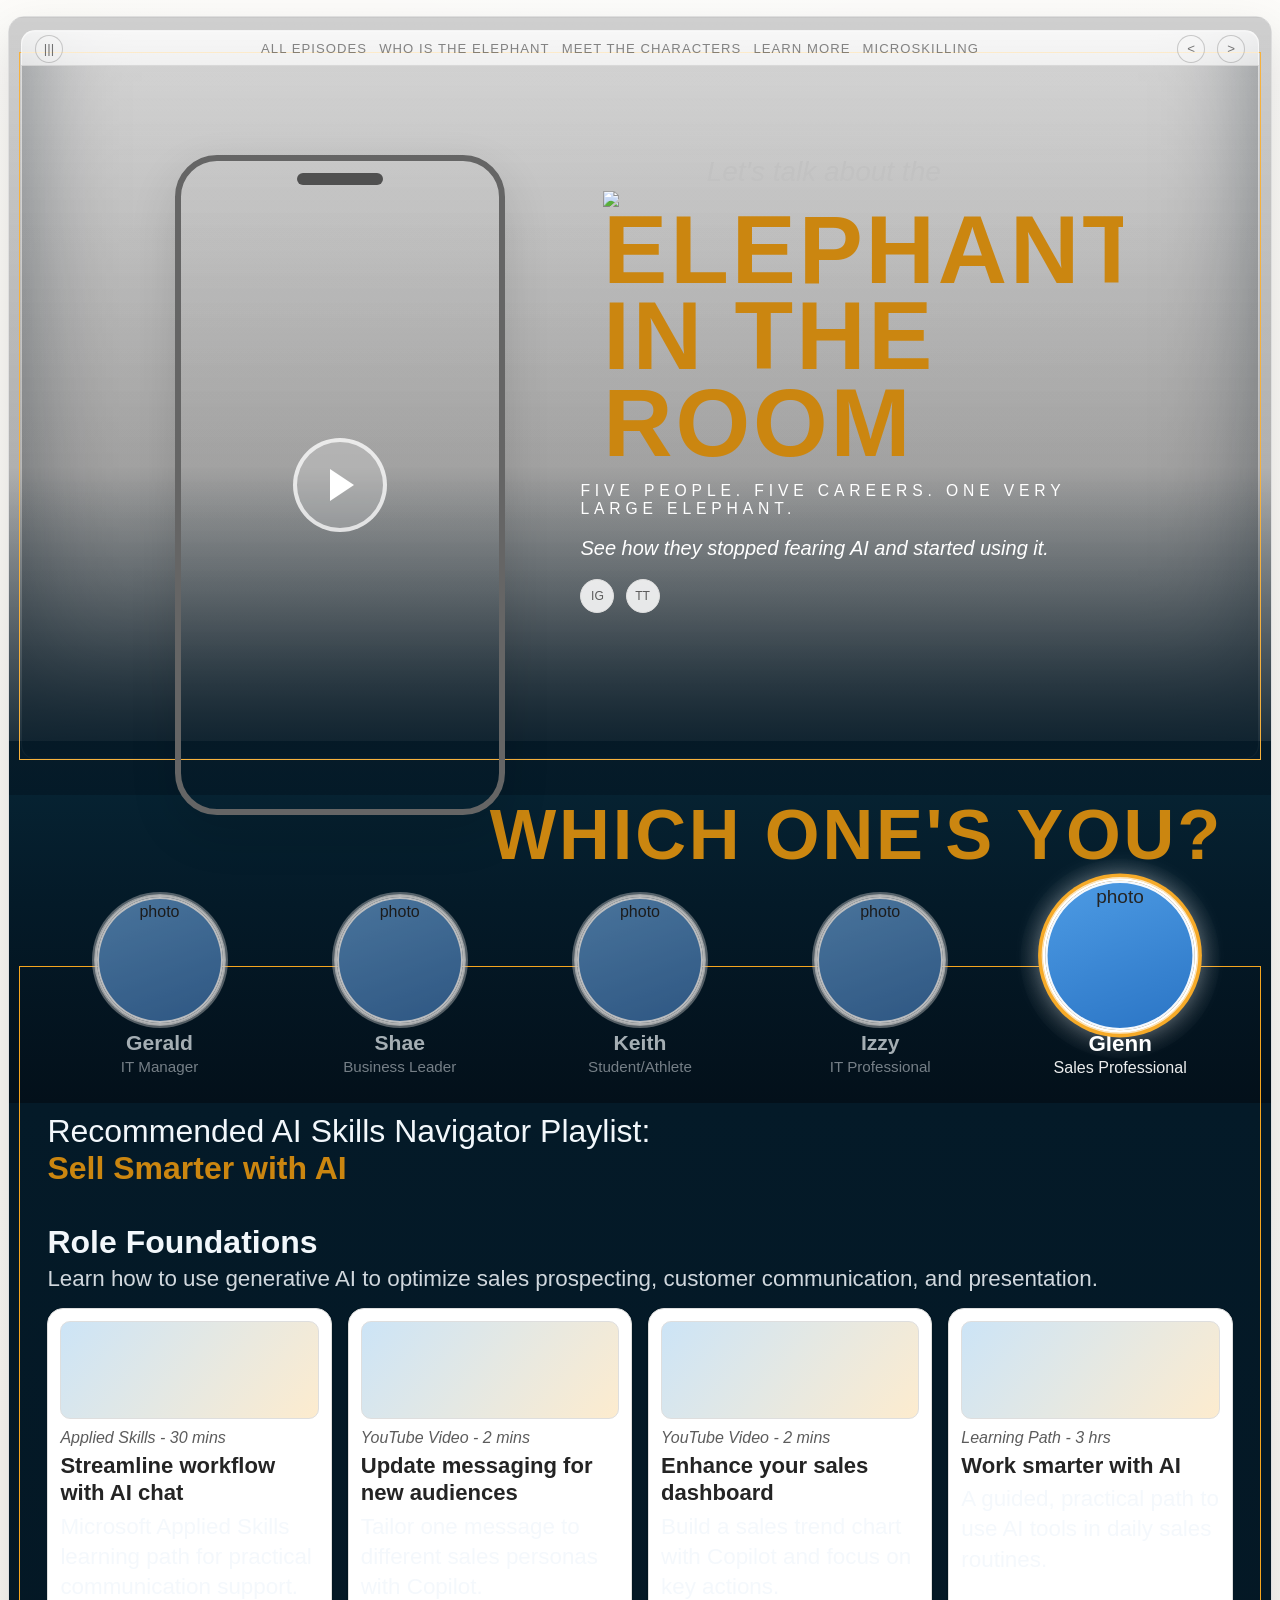
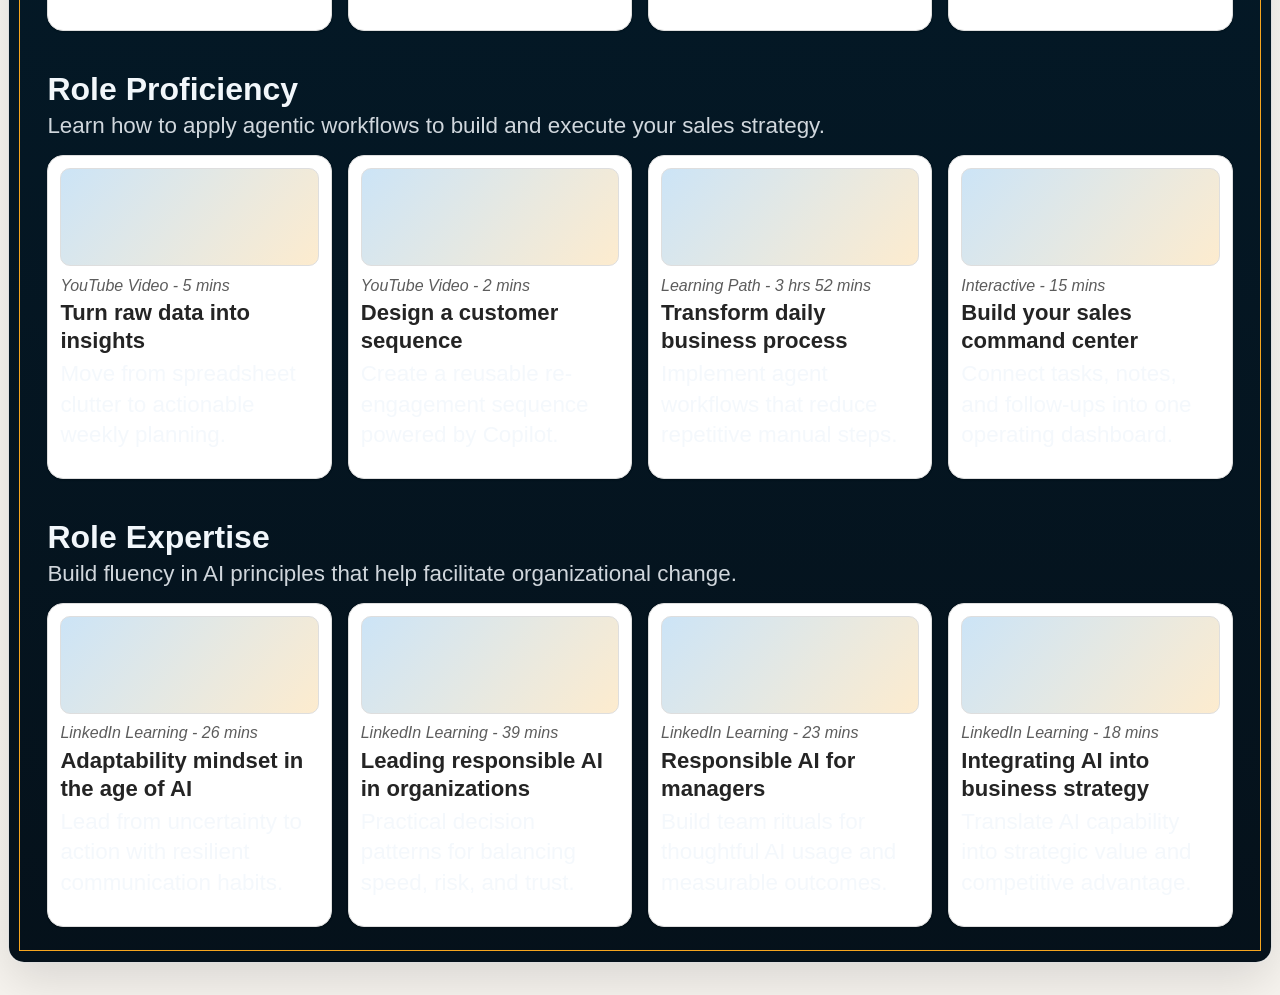
==== index.html @ 8b4877d6 "Add files via upload" ====
<!DOCTYPE html>
<html lang="en">
<head>
	<meta charset="UTF-8" />
	<meta name="viewport" content="width=device-width, initial-scale=1.0" />
	<title>Let's Talk About the Elephant</title>
	<script>
		(() => {
			const param = new URLSearchParams(window.location.search).get("scoutTheme");
			const theme =
				param || (window.matchMedia("(prefers-color-scheme: dark)").matches ? "dark" : "light");
			document.documentElement.setAttribute("data-theme", theme);
		})();
	</script>
	<link rel="stylesheet" href="styles.css" />
</head>
<body>
	<main class="page-shell">
		<header class="top-nav">
			<div class="menu-left">
				<button class="menu-btn" type="button" aria-label="Open menu">|||</button>
			</div>
			<nav class="nav-links" aria-label="Main navigation">
				<a href="#">All Episodes</a>
				<a href="#">Who Is the Elephant</a>
				<a href="#">Meet the Characters</a>
				<a href="#">Learn More</a>
				<a href="#">Microskilling</a>
			</nav>
			<div class="menu-right">
				<button class="arrow-btn" type="button" aria-label="Previous">&lt;</button>
				<button class="arrow-btn" type="button" aria-label="Next">&gt;</button>
			</div>
		</header>

		<section class="hero">
			<div class="hero-browser-layer" aria-hidden="true"></div>
			<div class="hero-pane-strip" aria-hidden="true"></div>
			<div class="phone-stage">
				<div class="phone" aria-label="Video preview in phone frame">
					<div class="notch"></div>
					<div class="person-placeholder">Video hero placeholder</div>
					<div class="play-btn" role="button" aria-label="Play video"></div>
				</div>
			</div>

			<div class="hero-copy">
				<p class="kicker">Let's talk about the</p>
				<h1 class="display"><img class="display-logo" src="Images/Asset 1SS_306090.png" alt="Elephant In The Room" /></h1>
				<p class="tagline">Five People. Five Careers. One Very Large Elephant.</p>
				<p class="subline">See how they stopped fearing AI and started using it.</p>
				<div class="socials" aria-label="Social media links">
					<a class="social-dot" href="#" aria-label="Instagram">IG</a>
					<a class="social-dot" href="#" aria-label="TikTok">TT</a>
				</div>
			</div>
		</section>

		<div class="lower-frame">
			<section class="characters">
				<h2 class="section-title">Which One's You?</h2>
				<div class="character-row">
					<article class="character" data-persona="gerald" role="button" tabindex="0" aria-pressed="false">
						<div class="avatar"><img class="avatar-photo" src="https://randomuser.me/api/portraits/men/45.jpg" alt="Gerald profile photo" /></div>
						<p class="character-name">Gerald</p>
						<p class="character-role">IT Manager</p>
					</article>
					<article class="character" data-persona="shae" role="button" tabindex="0" aria-pressed="false">
						<div class="avatar"><img class="avatar-photo" src="https://randomuser.me/api/portraits/women/44.jpg" alt="Shae profile photo" /></div>
						<p class="character-name">Shae</p>
						<p class="character-role">Business Leader</p>
					</article>
					<article class="character" data-persona="keith" role="button" tabindex="0" aria-pressed="false">
						<div class="avatar"><img class="avatar-photo" src="https://randomuser.me/api/portraits/men/22.jpg" alt="Keith profile photo" /></div>
						<p class="character-name">Keith</p>
						<p class="character-role">Student/Athlete</p>
					</article>
					<article class="character" data-persona="izzy" role="button" tabindex="0" aria-pressed="false">
						<div class="avatar"><img class="avatar-photo" src="https://randomuser.me/api/portraits/women/68.jpg" alt="Izzy profile photo" /></div>
						<p class="character-name">Izzy</p>
						<p class="character-role">IT Professional</p>
					</article>
					<article class="character active" data-persona="glenn" role="button" tabindex="0" aria-pressed="true">
						<div class="avatar"><img class="avatar-photo" src="https://randomuser.me/api/portraits/men/67.jpg" alt="Glenn profile photo" /></div>
						<p class="character-name">Glenn</p>
						<p class="character-role">Sales Professional</p>
					</article>
				</div>
			</section>

			<section class="content">
				<p class="recommend">Recommended AI Skills Navigator Playlist:<br /><strong>Sell Smarter with AI</strong></p>
				<div id="paths-root"></div>
			</section>
		</div>
	</main>
	<script>
		(() => {
			const personas = {
				gerald: {
					playlist: "Secure and Scale IT with AI",
					paths: [
						{
							title: "Role Foundations",
							description: "Build practical AI habits for service desk triage, documentation, and IT request handling.",
							cards: [
								{ meta: "Applied Skills - 35 mins", title: "Summarize tickets with Copilot", description: "Turn long issue threads into concise status updates and next-step plans." },
								{ meta: "YouTube Video - 4 mins", title: "Draft better incident notes", description: "Use structured prompts to create faster, clearer post-incident recaps." },
								{ meta: "Learning Path - 2 hrs 40 mins", title: "Automate repetitive IT tasks", description: "Reduce manual admin work across onboarding, reporting, and routine maintenance." },
								{ meta: "Interactive - 20 mins", title: "Build a triage workflow", description: "Design a lightweight triage flow that routes and prioritizes tickets with AI support." }
							]
						},
						{
							title: "Role Proficiency",
							description: "Move from one-off prompts to repeatable agent workflows for IT operations.",
							cards: [
								{ meta: "YouTube Video - 6 mins", title: "Standardize escalation guidance", description: "Create reusable escalation playbooks for common infrastructure events." },
								{ meta: "Applied Skills - 40 mins", title: "Create a runbook copilot", description: "Convert long runbooks into guided, task-based assistant flows." },
								{ meta: "Learning Path - 3 hrs 10 mins", title: "Improve root-cause analysis", description: "Use AI-assisted pattern spotting to reduce recurring incidents." },
								{ meta: "Interactive - 18 mins", title: "Model your on-call dashboard", description: "Design a single view for alerts, ownership, and incident status." }
							]
						},
						{
							title: "Role Expertise",
							description: "Lead safe AI adoption in IT with governance, reliability, and measurable outcomes.",
							cards: [
								{ meta: "LinkedIn Learning - 28 mins", title: "Responsible AI for IT leaders", description: "Set controls and guardrails while enabling rapid experimentation." },
								{ meta: "Learning Path - 2 hrs 55 mins", title: "Modernize IT knowledge systems", description: "Turn fragmented docs into a searchable, maintainable AI-ready knowledge base." },
								{ meta: "YouTube Video - 7 mins", title: "Measure support performance with AI", description: "Track resolution quality and speed using practical benchmark metrics." },
								{ meta: "Interactive - 15 mins", title: "Roadmap AI ops maturity", description: "Create a 90-day maturity plan for team capability, tooling, and governance." }
							]
						}
					]
				},
				shae: {
					playlist: "Lead Teams with Confident AI Decisions",
					paths: [
						{
							title: "Role Foundations",
							description: "Use AI to improve strategic planning, communication, and decision quality.",
							cards: [
								{ meta: "Learning Path - 2 hrs 20 mins", title: "Frame stronger business questions", description: "Translate ambiguous goals into clear, testable prompts and decisions." },
								{ meta: "YouTube Video - 3 mins", title: "Summarize executive updates", description: "Generate concise weekly briefs tailored for stakeholders." },
								{ meta: "Applied Skills - 25 mins", title: "Draft strategic narratives", description: "Build persuasive, data-informed narratives for change initiatives." },
								{ meta: "Interactive - 14 mins", title: "Map team priorities", description: "Use AI to balance impact, effort, and urgency in your planning cycle." }
							]
						},
						{
							title: "Role Proficiency",
							description: "Operationalize AI into recurring leadership rhythms and team execution.",
							cards: [
								{ meta: "YouTube Video - 5 mins", title: "Coach with AI-prepared 1:1s", description: "Generate focused coaching agendas from project and performance signals." },
								{ meta: "Learning Path - 3 hrs 05 mins", title: "Drive cross-functional alignment", description: "Use shared AI workspaces to align teams on goals and dependencies." },
								{ meta: "Applied Skills - 45 mins", title: "Prioritize roadmap tradeoffs", description: "Test decision scenarios quickly before committing resources." },
								{ meta: "Interactive - 16 mins", title: "Build an operating cadence", description: "Create repeatable review loops for forecasting, blockers, and risk decisions." }
							]
						},
						{
							title: "Role Expertise",
							description: "Shape responsible AI culture with transparency, accountability, and adoption metrics.",
							cards: [
								{ meta: "LinkedIn Learning - 31 mins", title: "Executive AI communication", description: "Communicate AI strategy clearly to boards, leaders, and operational teams." },
								{ meta: "Learning Path - 2 hrs 48 mins", title: "Govern AI decision quality", description: "Define checks for evidence, bias, and consistency in high-impact decisions." },
								{ meta: "YouTube Video - 6 mins", title: "Adoption scorecard design", description: "Track utilization, quality, and business impact across departments." },
								{ meta: "Interactive - 12 mins", title: "Plan leadership enablement", description: "Create an adoption plan for managers at different AI maturity levels." }
							]
						}
					]
				},
				keith: {
					playlist: "Study Faster and Perform Better with AI",
					paths: [
						{
							title: "Role Foundations",
							description: "Learn practical AI workflows for class prep, time management, and communication.",
							cards: [
								{ meta: "YouTube Video - 3 mins", title: "Break readings into study notes", description: "Convert long readings into concise summaries and flashcard prompts." },
								{ meta: "Applied Skills - 22 mins", title: "Build a weekly planner", description: "Use AI to map coursework, training blocks, and deadlines in one schedule." },
								{ meta: "Learning Path - 1 hr 55 mins", title: "Write clearer assignments", description: "Improve structure, argument flow, and revision quality with AI feedback." },
								{ meta: "Interactive - 10 mins", title: "Set game-day routines", description: "Create consistent pre- and post-performance reflection templates." }
							]
						},
						{
							title: "Role Proficiency",
							description: "Use AI to train smarter, reflect faster, and improve execution under pressure.",
							cards: [
								{ meta: "YouTube Video - 4 mins", title: "Analyze practice sessions", description: "Turn notes and stats into actionable practice focus points." },
								{ meta: "Learning Path - 2 hrs 30 mins", title: "Presentation and communication skills", description: "Use AI rehearsal tools to improve delivery for class and team contexts." },
								{ meta: "Applied Skills - 28 mins", title: "Build feedback loops", description: "Capture coach and instructor feedback in a structured improvement system." },
								{ meta: "Interactive - 15 mins", title: "Plan recovery windows", description: "Balance workload, rest, and deadlines with adaptive planning prompts." }
							]
						},
						{
							title: "Role Expertise",
							description: "Develop long-term AI literacy for career growth and ethical tool use.",
							cards: [
								{ meta: "LinkedIn Learning - 24 mins", title: "Responsible AI habits for students", description: "Use AI ethically while maintaining originality and academic integrity." },
								{ meta: "YouTube Video - 5 mins", title: "Build your professional profile", description: "Create stronger resumes and bios with evidence-based career storytelling." },
								{ meta: "Learning Path - 2 hrs 15 mins", title: "Career readiness with AI", description: "Practice interview prep, role research, and networking communication." },
								{ meta: "Interactive - 12 mins", title: "Map next-semester goals", description: "Set measurable growth goals for academics, athletics, and career prep." }
							]
						}
					]
				},
				izzy: {
					playlist: "Engineer Better Systems with AI",
					paths: [
						{
							title: "Role Foundations",
							description: "Apply AI to debugging, documentation, and code quality improvements.",
							cards: [
								{ meta: "Applied Skills - 34 mins", title: "Write cleaner technical docs", description: "Generate maintainable docs from code context and architecture notes." },
								{ meta: "YouTube Video - 4 mins", title: "Prompt for safer refactors", description: "Use AI to propose small, testable code changes with rollback confidence." },
								{ meta: "Learning Path - 2 hrs 42 mins", title: "Accelerate code reviews", description: "Build a rubric for faster review cycles and higher signal feedback." },
								{ meta: "Interactive - 17 mins", title: "Create a debug playbook", description: "Standardize diagnosis patterns for recurring defects and incidents." }
							]
						},
						{
							title: "Role Proficiency",
							description: "Move to advanced AI-assisted engineering workflows and automation patterns.",
							cards: [
								{ meta: "YouTube Video - 6 mins", title: "Test generation with guardrails", description: "Generate edge-case-focused tests while preserving meaningful assertions." },
								{ meta: "Applied Skills - 38 mins", title: "Automate integration checks", description: "Use AI to create repeatable pre-merge validation routines." },
								{ meta: "Learning Path - 3 hrs 20 mins", title: "Design resilient architecture", description: "Explore tradeoffs and failure modes with AI-assisted design prompts." },
								{ meta: "Interactive - 16 mins", title: "Plan technical debt sprints", description: "Prioritize debt reduction by impact, risk, and implementation effort." }
							]
						},
						{
							title: "Role Expertise",
							description: "Build AI engineering leadership with governance and scalable standards.",
							cards: [
								{ meta: "LinkedIn Learning - 29 mins", title: "Engineering governance with AI", description: "Set standards for quality, privacy, and reliability in AI-assisted code." },
								{ meta: "Learning Path - 2 hrs 58 mins", title: "Lead AI-ready platform teams", description: "Scale reusable patterns across teams with clear ownership models." },
								{ meta: "YouTube Video - 7 mins", title: "Measure development velocity", description: "Track where AI creates real delivery gains versus noise." },
								{ meta: "Interactive - 13 mins", title: "Set a code quality charter", description: "Define non-negotiable quality gates for AI-assisted development." }
							]
						}
					]
				},
				glenn: {
					playlist: "Sell Smarter with AI",
					paths: [
						{
							title: "Role Foundations",
							description: "Learn how to use generative AI to optimize sales prospecting, customer communication, and presentation.",
							cards: [
								{ meta: "Applied Skills - 30 mins", title: "Streamline workflow with AI chat", description: "Microsoft Applied Skills learning path for practical communication support." },
								{ meta: "YouTube Video - 2 mins", title: "Update messaging for new audiences", description: "Tailor one message to different sales personas with Copilot." },
								{ meta: "YouTube Video - 2 mins", title: "Enhance your sales dashboard", description: "Build a sales trend chart with Copilot and focus on key actions." },
								{ meta: "Learning Path - 3 hrs", title: "Work smarter with AI", description: "A guided, practical path to use AI tools in daily sales routines." }
							]
						},
						{
							title: "Role Proficiency",
							description: "Learn how to apply agentic workflows to build and execute your sales strategy.",
							cards: [
								{ meta: "YouTube Video - 5 mins", title: "Turn raw data into insights", description: "Move from spreadsheet clutter to actionable weekly planning." },
								{ meta: "YouTube Video - 2 mins", title: "Design a customer sequence", description: "Create a reusable re-engagement sequence powered by Copilot." },
								{ meta: "Learning Path - 3 hrs 52 mins", title: "Transform daily business process", description: "Implement agent workflows that reduce repetitive manual steps." },
								{ meta: "Interactive - 15 mins", title: "Build your sales command center", description: "Connect tasks, notes, and follow-ups into one operating dashboard." }
							]
						},
						{
							title: "Role Expertise",
							description: "Build fluency in AI principles that help facilitate organizational change.",
							cards: [
								{ meta: "LinkedIn Learning - 26 mins", title: "Adaptability mindset in the age of AI", description: "Lead from uncertainty to action with resilient communication habits." },
								{ meta: "LinkedIn Learning - 39 mins", title: "Leading responsible AI in organizations", description: "Practical decision patterns for balancing speed, risk, and trust." },
								{ meta: "LinkedIn Learning - 23 mins", title: "Responsible AI for managers", description: "Build team rituals for thoughtful AI usage and measurable outcomes." },
								{ meta: "LinkedIn Learning - 18 mins", title: "Integrating AI into business strategy", description: "Translate AI capability into strategic value and competitive advantage." }
							]
						}
					]
				}
			};

			const personaCards = Array.from(document.querySelectorAll(".character[data-persona]"));
			const playlistStrong = document.querySelector(".recommend strong");
			const pathsRoot = document.getElementById("paths-root");

			if (!personaCards.length || !playlistStrong || !pathsRoot) {
				return;
			}

			function renderCards(cards, container) {
				cards.forEach((item) => {
					const card = document.createElement("article");
					card.className = "card";

					const thumb = document.createElement("div");
					thumb.className = "thumb";
					card.appendChild(thumb);

					const meta = document.createElement("em");
					meta.textContent = item.meta;
					card.appendChild(meta);

					const title = document.createElement("h4");
					title.className = "card-title";
					title.textContent = item.title;
					card.appendChild(title);

					const desc = document.createElement("p");
					desc.className = "card-desc";
					desc.textContent = item.description;
					card.appendChild(desc);

					container.appendChild(card);
				});
			}

			function renderPaths(paths) {
				pathsRoot.textContent = "";
				paths.forEach((pathItem) => {
					const section = document.createElement("section");
					section.className = "path";

					const heading = document.createElement("h3");
					heading.textContent = pathItem.title;
					section.appendChild(heading);

					const desc = document.createElement("p");
					desc.textContent = pathItem.description;
					section.appendChild(desc);

					const grid = document.createElement("div");
					grid.className = "card-grid";
					renderCards(pathItem.cards, grid);
					section.appendChild(grid);

					pathsRoot.appendChild(section);
				});
			}

			function setActivePersona(personaId) {
				const data = personas[personaId];
				if (!data) {
					return;
				}

				personaCards.forEach((card) => {
					const isActive = card.dataset.persona === personaId;
					card.classList.toggle("active", isActive);
					card.classList.toggle("is-active", isActive);
					card.setAttribute("aria-pressed", isActive ? "true" : "false");
				});

				playlistStrong.textContent = data.playlist;
				renderPaths(data.paths);
			}

			personaCards.forEach((card) => {
				card.addEventListener("click", () => {
					setActivePersona(card.dataset.persona);
				});

				card.addEventListener("keydown", (event) => {
					if (event.key === "Enter" || event.key === " ") {
						event.preventDefault();
						setActivePersona(card.dataset.persona);
					}
				});
			});

			setActivePersona("glenn");
		})();
	</script>
</body>
</html>
---- styles.css ----
:root {
  color-scheme: light;
  --hero-bg-focus-x: 75%;
  --hero-bg-focus-y: 39%;
  --cp-bg: #f7f4ef;
  --cp-bg-elevated: #fcfbf8;
  --cp-surface: #ffffff;
  --cp-surface-soft: #f5f5f5;
  --cp-border: #dedede;
  --cp-border-strong: #919191;
  --cp-text: #242424;
  --cp-text-muted: #5c5c5c;
  --cp-text-soft: #6f6f6f;
  --cp-accent: #b11f4b;
  --cp-accent-hover: #9a1a41;
  --cp-accent-soft: rgba(177, 31, 75, 0.08);
  --cp-accent-fg: #ffffff;
  --cp-success: #16a34a;
  --cp-danger: #dc2626;
  --cp-warning: #f59e0b;
  --cp-link: #0078d4;
  --cp-shadow: 0 18px 48px rgba(0, 0, 0, 0.12);
  --cp-overlay: rgba(255, 255, 255, 0.8);
  --cp-panel: rgba(255, 255, 255, 0.86);
  --cp-panel-strong: rgba(255, 255, 255, 0.96);
  --cp-sheen: rgba(255, 255, 255, 0.55);
  --cp-highlight: rgba(177, 31, 75, 0.12);
  --cp-ocean-deep: #03101a;
  --cp-ocean-mid: #041a28;
  --cp-ocean-soft: #072636;
  --cp-ocean-text: #f2f7fb;
}
html[data-theme="dark"] {
  color-scheme: dark;
  --cp-bg: #3d3b3a;
  --cp-bg-elevated: #343231;
  --cp-surface: #292929;
  --cp-surface-soft: #2e2e2e;
  --cp-border: #474747;
  --cp-border-strong: #5f5f5f;
  --cp-text: #dedede;
  --cp-text-muted: #919191;
  --cp-text-soft: #b0b0b0;
  --cp-accent: #fd8ea1;
  --cp-accent-hover: #fb7b91;
  --cp-accent-soft: rgba(253, 142, 161, 0.14);
  --cp-accent-fg: #1a1a1a;
  --cp-success: #4ade80;
  --cp-danger: #f87171;
  --cp-warning: #fbbf24;
  --cp-link: #4da6ff;
  --cp-shadow: 0 18px 48px rgba(0, 0, 0, 0.32);
  --cp-overlay: rgba(41, 41, 41, 0.88);
  --cp-panel: rgba(41, 41, 41, 0.72);
  --cp-panel-strong: rgba(41, 41, 41, 0.96);
  --cp-sheen: rgba(255, 255, 255, 0.04);
  --cp-highlight: rgba(253, 142, 161, 0.12);
  --cp-ocean-deep: #04111b;
  --cp-ocean-mid: #052031;
  --cp-ocean-soft: #093244;
  --cp-ocean-text: #f2f7fb;
}

* {
  box-sizing: border-box;
}

body {
  margin: 0;
  font-family: "Segoe UI", Aptos, Calibri, -apple-system, BlinkMacSystemFont, sans-serif;
  color: var(--cp-text);
  background:
    radial-gradient(1400px 500px at 50% -80px, var(--cp-sheen), transparent 70%),
    linear-gradient(var(--cp-bg-elevated), var(--cp-bg));
}

a {
  color: inherit;
  text-decoration: none;
}

.page-shell {
  width: min(1400px, calc(100% - 1rem));
  margin: 1rem auto 2rem;
  background: linear-gradient(var(--cp-surface), var(--cp-bg-elevated));
  border: 1px solid var(--cp-border);
  border-radius: 16px;
  overflow: hidden;
  box-shadow: var(--cp-shadow);
  position: relative;
}

.top-nav {
  display: flex;
  justify-content: space-between;
  align-items: center;
  gap: 1rem;
  padding: 0.3rem 0.9rem;
  position: absolute;
  left: 0.72rem;
  right: 0.72rem;
  top: 0.82rem;
  z-index: 5;
  border-bottom: 0;
  background: transparent;
}

.menu-left,
.menu-right,
.nav-links {
  display: flex;
  align-items: center;
  gap: 0.75rem;
}

.menu-btn,
.arrow-btn {
  width: 28px;
  height: 28px;
  border-radius: 50%;
  border: 1px solid rgba(36, 36, 36, 0.22);
  background: rgba(255, 255, 255, 0.16);
  color: rgba(36, 36, 36, 0.62);
  cursor: pointer;
}

.nav-links {
  flex: 1;
  justify-content: center;
  flex-wrap: wrap;
  font-size: 0.82rem;
  letter-spacing: 0.08em;
  text-transform: uppercase;
  color: rgba(36, 36, 36, 0.55);
}

.hero {
  display: grid;
  grid-template-columns: minmax(280px, 1.1fr) 1fr;
  min-height: 700px;
  padding-bottom: 2.4rem;
  position: relative;
  isolation: isolate;
  z-index: 3;
  overflow: visible;
  background:
    linear-gradient(
      180deg,
      color-mix(in srgb, var(--cp-text) 22%, transparent) 0%,
      color-mix(in srgb, var(--cp-text) 46%, transparent) 100%
    ),
    url("Images/b8951c20d79c535f1d0859998ead3071.jpg");
  background-size: cover;
  background-position: var(--hero-bg-focus-x) var(--hero-bg-focus-y);
}

.hero-browser-layer {
  position: absolute;
  left: 0.72rem;
  right: 0.72rem;
  top: 0.82rem;
  bottom: 2.25rem;
  border-radius: 14px;
  background:
    linear-gradient(
      180deg,
      rgba(255, 255, 255, 0.16) 0%,
      rgba(255, 255, 255, 0.03) 22%,
      rgba(0, 0, 0, 0.18) 100%
    ),
    url("Images/b8951c20d79c535f1d0859998ead3071.jpg");
  background-size: cover;
  background-position: var(--hero-bg-focus-x) var(--hero-bg-focus-y);
  border: 1px solid rgba(255, 255, 255, 0.24);
  box-shadow:
    inset 0 1px 0 rgba(255, 255, 255, 0.28),
    inset 0 -70px 100px rgba(4, 15, 26, 0.4);
  overflow: hidden;
  z-index: 0;
}


.hero-pane-strip {
  position: absolute;
  left: 0.72rem;
  right: 0.72rem;
  top: 0.82rem;
  height: 36px;
  border-radius: 14px 14px 0 0;
  background: linear-gradient(180deg, rgba(255, 255, 255, 0.84), rgba(255, 255, 255, 0.68));
  border-bottom: 1px solid rgba(36, 36, 36, 0.15);
  z-index: 3;
  pointer-events: none;
}

.hero::after {
  content: "";
  position: absolute;
  left: 0.6rem;
  right: 0.6rem;
  top: 2.2rem;
  bottom: 2.2rem;
  border: 1px solid color-mix(in srgb, var(--cp-warning) 80%, var(--cp-surface) 20%);
  pointer-events: none;
  z-index: 2;
}

.hero::before {
  content: "";
  position: absolute;
  left: 0;
  right: 0;
  bottom: 0;
  height: 42%;
  background: linear-gradient(
    180deg,
    color-mix(in srgb, var(--cp-ocean-soft) 0%, transparent) 0%,
    var(--cp-ocean-mid) 100%
  );
  pointer-events: none;
  z-index: 1;
}

.phone-stage {
  display: grid;
  place-items: start center;
  padding: 2.5rem 1rem;
  background: transparent;
  z-index: 4;
}

.phone {
  width: min(330px, 85%);
  aspect-ratio: 9 / 18;
  border-radius: 42px;
  border: 6px solid color-mix(in srgb, var(--cp-border-strong) 60%, var(--cp-text) 40%);
  background-image: url("Images/1774267270237.jpg");
  background-size: cover;
  background-position: center;
  position: relative;
  transform: translateY(98px);
  overflow: hidden;
  box-shadow: var(--cp-shadow);
  z-index: 2;
}

.notch {
  width: 86px;
  height: 12px;
  border-radius: 999px;
  background: color-mix(in srgb, var(--cp-text) 80%, var(--cp-surface) 20%);
  position: absolute;
  top: 12px;
  left: 50%;
  transform: translateX(-50%);
}

.person-placeholder {
  display: none;
}

.play-btn {
  width: 94px;
  height: 94px;
  border-radius: 50%;
  border: 4px solid rgba(255, 255, 255, 0.72);
  background: rgba(255, 255, 255, 0.18);
  position: absolute;
  left: 50%;
  top: 50%;
  transform: translate(-50%, -50%);
  display: grid;
  place-items: center;
  backdrop-filter: blur(2px);
}

.play-btn::before {
  content: "";
  border-style: solid;
  border-width: 16px 0 16px 24px;
  border-color: transparent transparent transparent #ffffff;
  margin-left: 4px;
}

.hero-copy {
  display: grid;
  align-content: center;
  justify-items: start;
  text-align: left;
  padding: 2rem 1.8rem 2.3rem 0.4rem;
  background: transparent;
  z-index: 4;
  transform: translateX(-96px);
}

.kicker {
  margin: 0;
  font-size: 1.75rem;
  color: color-mix(in srgb, var(--cp-surface) 72%, var(--cp-text) 28%);
  font-style: italic;
  width: min(520px, 86%);
  text-align: center;
}

.display {
  margin: 0.2rem 0 1rem;
  font-family: Impact, Haettenschweiler, "Arial Narrow Bold", sans-serif;
  line-height: 0.9;
  letter-spacing: 0.03em;
  text-transform: uppercase;
  font-size: clamp(3rem, 8vw, 6rem);
  color: color-mix(in srgb, var(--cp-warning) 80%, var(--cp-text) 20%);
  width: 100%;
  display: flex;
  justify-content: center;
}

.display-logo {
  width: min(520px, 86vw);
  max-width: 100%;
  height: auto;
  display: block;
  margin: 0 auto;
}

.tagline {
  margin: 0;
  max-width: 500px;
  text-transform: uppercase;
  letter-spacing: 0.31em;
  font-size: 0.98rem;
  color: var(--cp-surface);
}

.subline {
  margin: 1.2rem 0 0;
  font-size: 1.25rem;
  font-style: italic;
  color: var(--cp-surface);
}

.socials {
  margin-top: 1.2rem;
  display: flex;
  gap: 0.7rem;
}

.social-dot {
  width: 34px;
  height: 34px;
  border-radius: 50%;
  background: var(--cp-panel);
  border: 1px solid var(--cp-border);
  display: grid;
  place-items: center;
  font-size: 0.76rem;
  color: var(--cp-text-muted);
}

.lower-frame {
  position: relative;
  margin-top: -3.4rem;
  z-index: 1;
}

.lower-frame::before {
  content: none;
}

.characters {
  border-top: 0;
  margin-top: 0;
  padding: 3.3rem 2.4rem 1.8rem;
  position: relative;
  background:
    linear-gradient(
      180deg,
      var(--cp-ocean-soft) 0%,
      var(--cp-ocean-mid) 45%,
      var(--cp-ocean-deep) 100%
    );
}

.section-title {
  margin: 0 0 1.4rem;
  text-align: right;
  font-family: Impact, Haettenschweiler, "Arial Narrow Bold", sans-serif;
  font-size: clamp(2.4rem, 6vw, 4.4rem);
  letter-spacing: 0.04em;
  color: color-mix(in srgb, var(--cp-warning) 80%, var(--cp-text) 20%);
  text-transform: uppercase;
  padding-right: 0.6rem;
}

.character-row {
  display: grid;
  grid-template-columns: repeat(5, minmax(120px, 1fr));
  gap: 1rem;
  align-items: start;
  position: relative;
  z-index: 4;
  isolation: isolate;
}

.character {
  text-align: center;
  position: relative;
  z-index: 5;
  cursor: pointer;
  transform: translateY(0) scale(1);
  transition: transform 180ms ease;
}

.avatar {
  width: 126px;
  height: 126px;
  margin: 0 auto 0.5rem;
  border-radius: 50%;
  background: linear-gradient(160deg, #4d9be4, #2b75c5);
  border: 2px solid rgba(255, 255, 255, 0.95);
  box-shadow:
    0 0 0 2px rgba(255, 255, 255, 0.86),
    0 0 0 5px rgba(255, 255, 255, 0.42);
  display: block;
  position: relative;
  z-index: 6;
  overflow: visible;
}

.avatar::after {
  content: "";
  position: absolute;
  inset: -5px;
  border-radius: 50%;
  border: 1px solid rgba(255, 255, 255, 0.68);
  pointer-events: none;
}

.avatar-photo {
  width: 100%;
  height: 116%;
  object-fit: cover;
  object-position: center 12%;
  display: block;
  position: absolute;
  z-index: 2;
  left: 0;
  top: -12%;
  border-radius: 0;
  clip-path: circle(48% at 50% 58%);
}

.character.active,
.character.is-active {
  transform: translateY(-3px) scale(1.06);
}

.character.active::before,
.character.is-active::before {
  content: "";
  position: absolute;
  left: 50%;
  top: -28px;
  width: 188px;
  height: 188px;
  transform: translateX(-50%);
  border-radius: 50%;
  background: radial-gradient(
    circle,
    rgba(255, 255, 255, 0.58) 0%,
    rgba(255, 255, 255, 0.3) 34%,
    rgba(255, 255, 255, 0.08) 56%,
    rgba(255, 255, 255, 0) 74%
  );
  pointer-events: none;
  z-index: 2;
}

.character.active .avatar,
.character.is-active .avatar {
  box-shadow:
    0 0 0 2px var(--cp-surface),
    0 0 0 6px color-mix(in srgb, var(--cp-warning) 88%, var(--cp-surface) 12%),
    0 0 24px color-mix(in srgb, var(--cp-surface) 60%, transparent);
  transform: scale(1.12);
}

.character:not(.active):not(.is-active) .avatar {
  filter: saturate(0.72) brightness(0.76);
}

.character:not(.active):not(.is-active) .character-name {
  color: color-mix(in srgb, var(--cp-ocean-text) 68%, transparent);
}

.character:not(.active):not(.is-active) .character-role {
  color: color-mix(in srgb, var(--cp-ocean-text) 48%, transparent);
}

.character.active .character-name,
.character.is-active .character-name {
  color: #ffffff;
}

.character.active .character-role,
.character.is-active .character-role {
  color: rgba(255, 255, 255, 0.92);
}

.character-name {
  margin: 0;
  color: var(--cp-ocean-text);
  font-size: 1.32rem;
  font-weight: 700;
}

.character-role {
  margin: 0.15rem 0 0;
  color: color-mix(in srgb, var(--cp-ocean-text) 82%, transparent);
  font-size: 0.95rem;
}

.content {
  --lower-line-top: -8.6rem;
  padding: 0.6rem 2.4rem 2rem;
  position: relative;
  z-index: 2;
  background:
    linear-gradient(
      180deg,
      var(--cp-ocean-mid) 0%,
      color-mix(in srgb, var(--cp-ocean-mid) 78%, var(--cp-ocean-deep) 22%) 38%,
      color-mix(in srgb, var(--cp-ocean-deep) 94%, var(--cp-text) 6%) 100%
    );
}

.content::before {
  content: "";
  position: absolute;
  left: 0.6rem;
  right: 0.6rem;
  top: var(--lower-line-top);
  bottom: 0.7rem;
  border: 1px solid color-mix(in srgb, var(--cp-warning) 92%, var(--cp-surface) 8%);
  pointer-events: none;
  z-index: 2;
}

.content > * {
  position: relative;
  z-index: 1;
}

.recommend {
  font-size: 2rem;
  color: var(--cp-ocean-text);
  margin: 0;
}

.recommend strong {
  color: color-mix(in srgb, var(--cp-warning) 80%, var(--cp-text) 20%);
}

.path {
  margin-top: 2.3rem;
}

.path h3 {
  margin: 0;
  color: var(--cp-ocean-text);
  font-size: 2rem;
}

.path p {
  margin: 0.3rem 0 1rem;
  color: color-mix(in srgb, var(--cp-ocean-text) 86%, transparent);
  font-size: 1.4rem;
}

.card-grid {
  display: grid;
  grid-template-columns: repeat(4, minmax(240px, 1fr));
  gap: 1rem;
  overflow-x: auto;
  padding-bottom: 0.2rem;
}

.card {
  min-height: 210px;
  border-radius: 16px;
  border: 1px solid var(--cp-border);
  background: var(--cp-surface);
  padding: 0.75rem;
  box-shadow: 0 0 2px rgba(0,0,0,0.12), 0 1px 2px rgba(0,0,0,0.14);
}

.thumb {
  height: 98px;
  border-radius: 0.625rem;
  border: 1px solid var(--cp-border);
  background:
    linear-gradient(130deg, color-mix(in srgb, var(--cp-link) 20%, var(--cp-surface) 80%), color-mix(in srgb, var(--cp-warning) 20%, var(--cp-surface) 80%));
}

.card em {
  display: block;
  margin-top: 0.65rem;
  color: var(--cp-text-muted);
}

.card-title {
  margin: 0.3rem 0 0;
  color: var(--cp-text);
  font-size: 1.38rem;
  line-height: 1.25;
}

.card-desc {
  margin: 0.45rem 0 0;
  color: var(--cp-text-soft);
  line-height: 1.35;
}

@media (max-width: 1080px) {
  .hero {
    grid-template-columns: minmax(260px, 0.95fr) 1fr;
    min-height: 640px;
    padding-bottom: 1.2rem;
    overflow: visible;
  }

  .hero-browser-layer {
    left: 0.8rem;
    right: 0.8rem;
    top: 0.8rem;
    bottom: 0.95rem;
  }

  .hero-pane-strip {
    left: 0.8rem;
    right: 0.8rem;
    top: 0.8rem;
  }

  .top-nav {
    left: 0.8rem;
    right: 0.8rem;
    top: 0.8rem;
  }

  .hero::after {
    top: 1.2rem;
    bottom: 0.9rem;
  }

  .hero::before {
    height: 38%;
  }

  .lower-frame {
    margin-top: 0;
  }

  .characters {
    padding: 1.1rem 1.2rem 1.2rem;
  }

  .section-title {
    text-align: center;
    padding-right: 0;
  }

  .phone-stage {
    padding: 1.2rem 0.8rem 0.9rem;
  }

  .phone {
    width: min(290px, 78%);
    transform: translateY(34px);
  }

  .tagline {
    letter-spacing: 0.25em;
  }

  .hero-copy {
    transform: translateX(-24px);
    justify-items: start;
    text-align: left;
    padding: 1.8rem 1.1rem 2rem 0.35rem;
  }

  .character-row {
    grid-template-columns: repeat(5, minmax(100px, 1fr));
  }

  .avatar {
    width: 112px;
    height: 112px;
  }

  .content::before {
    --lower-line-top: -8.6rem;
    left: 0.8rem;
    right: 0.8rem;
  }
}

@media (max-width: 900px) {
  .hero {
    grid-template-columns: 1fr;
    min-height: auto;
    padding-bottom: 1.5rem;
    overflow: hidden;
  }

  .hero::after {
    top: 1.2rem;
    bottom: 0.9rem;
  }

  .hero::before {
    height: 38%;
  }

  .phone-stage {
    padding-bottom: 1rem;
  }

  .phone {
    width: min(280px, 80vw);
    transform: translateY(0);
  }

  .hero-copy {
    transform: translateX(0);
    justify-items: center;
    text-align: center;
    padding: 1.8rem 1.2rem 2rem;
  }

  .kicker {
    width: min(540px, 95%);
  }

  .display-logo {
    width: min(540px, 94vw);
  }

  .tagline {
    max-width: 620px;
    text-align: center;
  }
}

@media (max-width: 760px) {
  .page-shell {
    width: calc(100% - 0.6rem);
    margin: 0.3rem auto 1rem;
    border-radius: 10px;
  }

  .hero-browser-layer {
    left: 0.55rem;
    right: 0.55rem;
    top: 0.55rem;
  }

  .hero-pane-strip {
    left: 0.55rem;
    right: 0.55rem;
    top: 0.55rem;
    height: 32px;
  }

  .top-nav {
    left: 0.55rem;
    right: 0.55rem;
    top: 0.55rem;
    padding: 0.2rem 0.35rem;
    gap: 0.35rem;
    flex-wrap: nowrap;
    justify-content: space-between;
    align-items: center;
  }

  .menu-left,
  .menu-right {
    gap: 0.25rem;
  }

  .menu-btn,
  .arrow-btn {
    width: 24px;
    height: 24px;
    font-size: 0.82rem;
  }

  .nav-links {
    order: 0;
    width: auto;
    min-width: 0;
    flex: 1;
    justify-content: flex-start;
    flex-wrap: nowrap;
    overflow-x: auto;
    scrollbar-width: none;
    font-size: 0.56rem;
    letter-spacing: 0.05em;
    gap: 0.35rem;
    padding: 0 0.15rem;
  }

  .nav-links a {
    white-space: nowrap;
    display: inline-block;
  }

  .nav-links::-webkit-scrollbar {
    display: none;
  }

  .phone-stage {
    padding: 0.9rem 0.6rem 0.45rem;
  }

  .phone {
    width: min(220px, 64vw);
    border-width: 5px;
  }

  .hero-copy {
    transform: translateX(0);
    justify-items: center;
    text-align: center;
    padding: 1rem 0.8rem 1.4rem;
  }

  .kicker {
    width: min(360px, 94%);
    font-size: 1.2rem;
  }

  .display {
    font-size: clamp(2.5rem, 16vw, 4rem);
  }

  .display-logo {
    width: min(380px, 90vw);
  }

  .tagline {
    max-width: 340px;
    font-size: 0.74rem;
    letter-spacing: 0.12em;
  }

  .subline {
    font-size: 0.95rem;
  }

  .character-row {
    grid-template-columns: repeat(2, minmax(120px, 1fr));
    justify-items: center;
  }

  .avatar {
    width: 106px;
    height: 106px;
  }

  .content {
    --lower-line-top: -7.4rem;
  }

  .recommend {
    font-size: 1.5rem;
    line-height: 1.2;
  }

  .path h3 {
    font-size: 1.7rem;
  }

  .path p {
    font-size: 1.02rem;
  }

  .card-grid {
    grid-template-columns: repeat(4, minmax(210px, 1fr));
  }
}
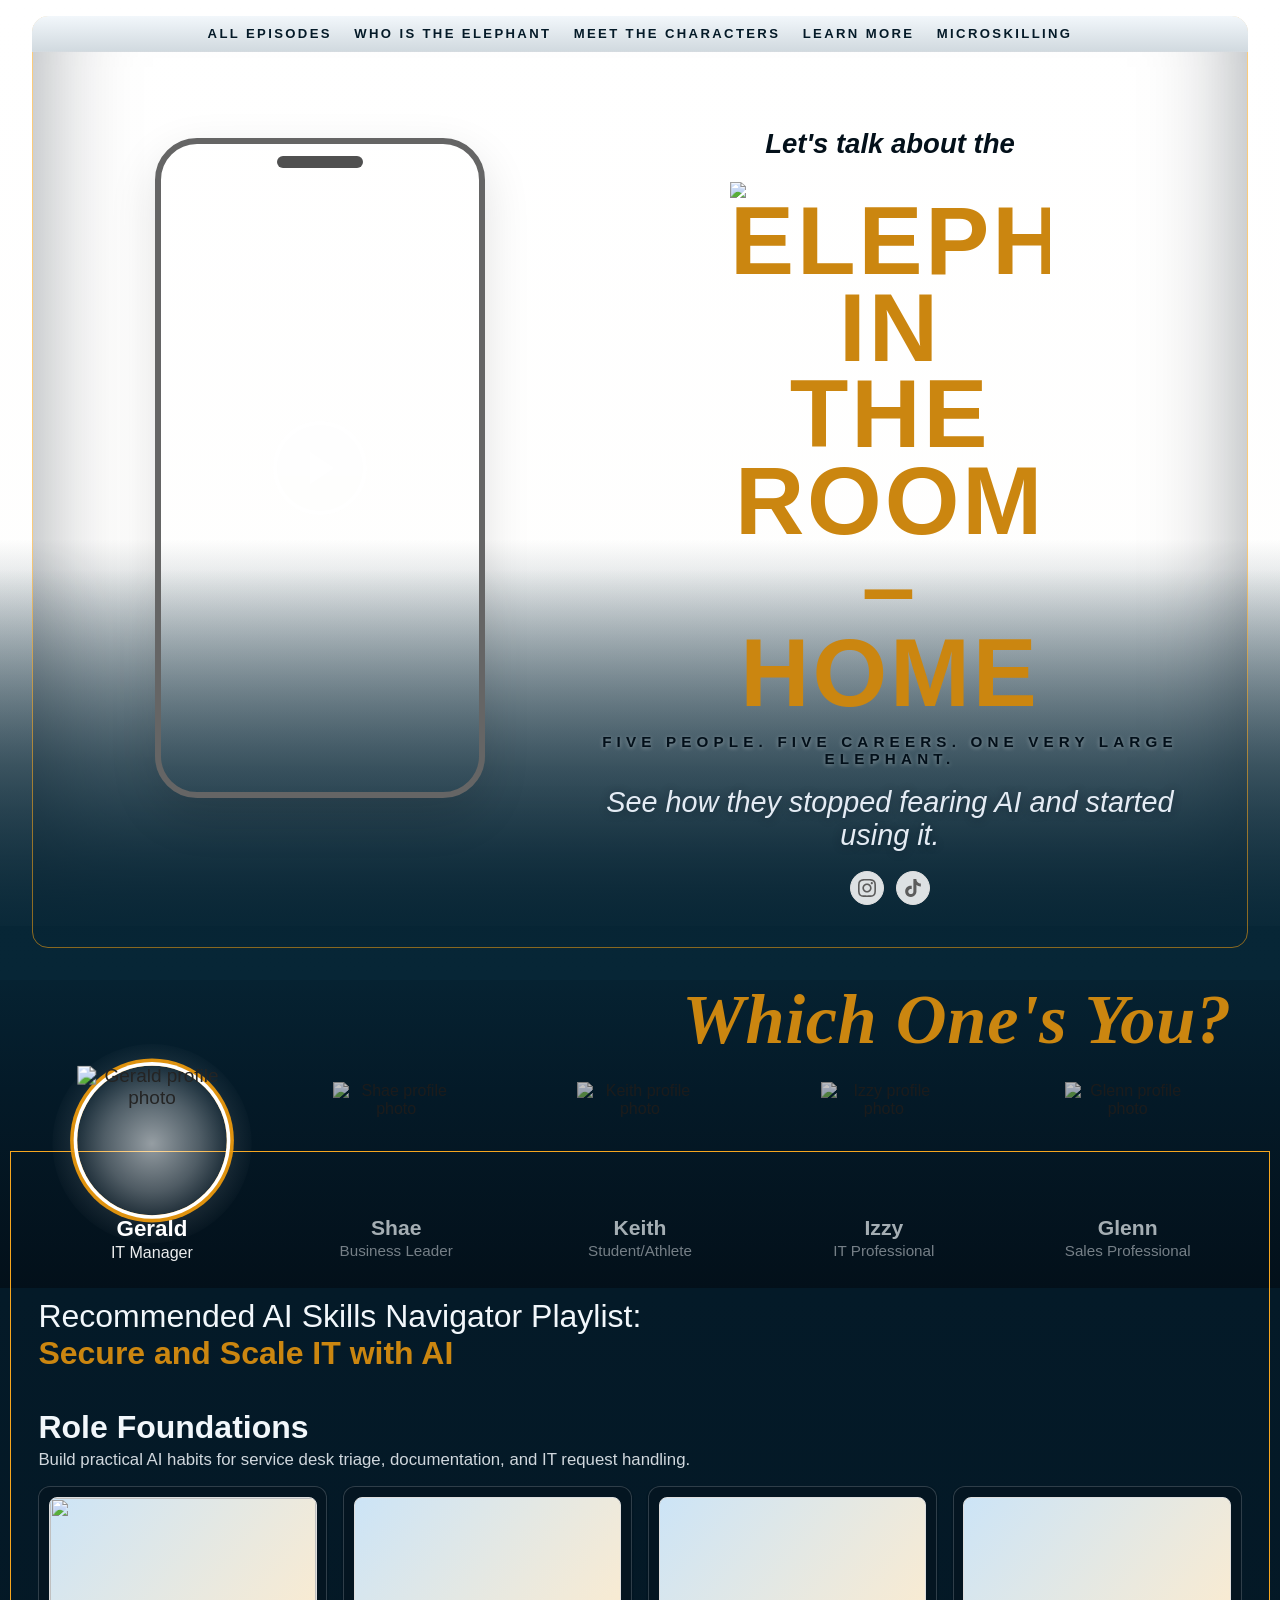
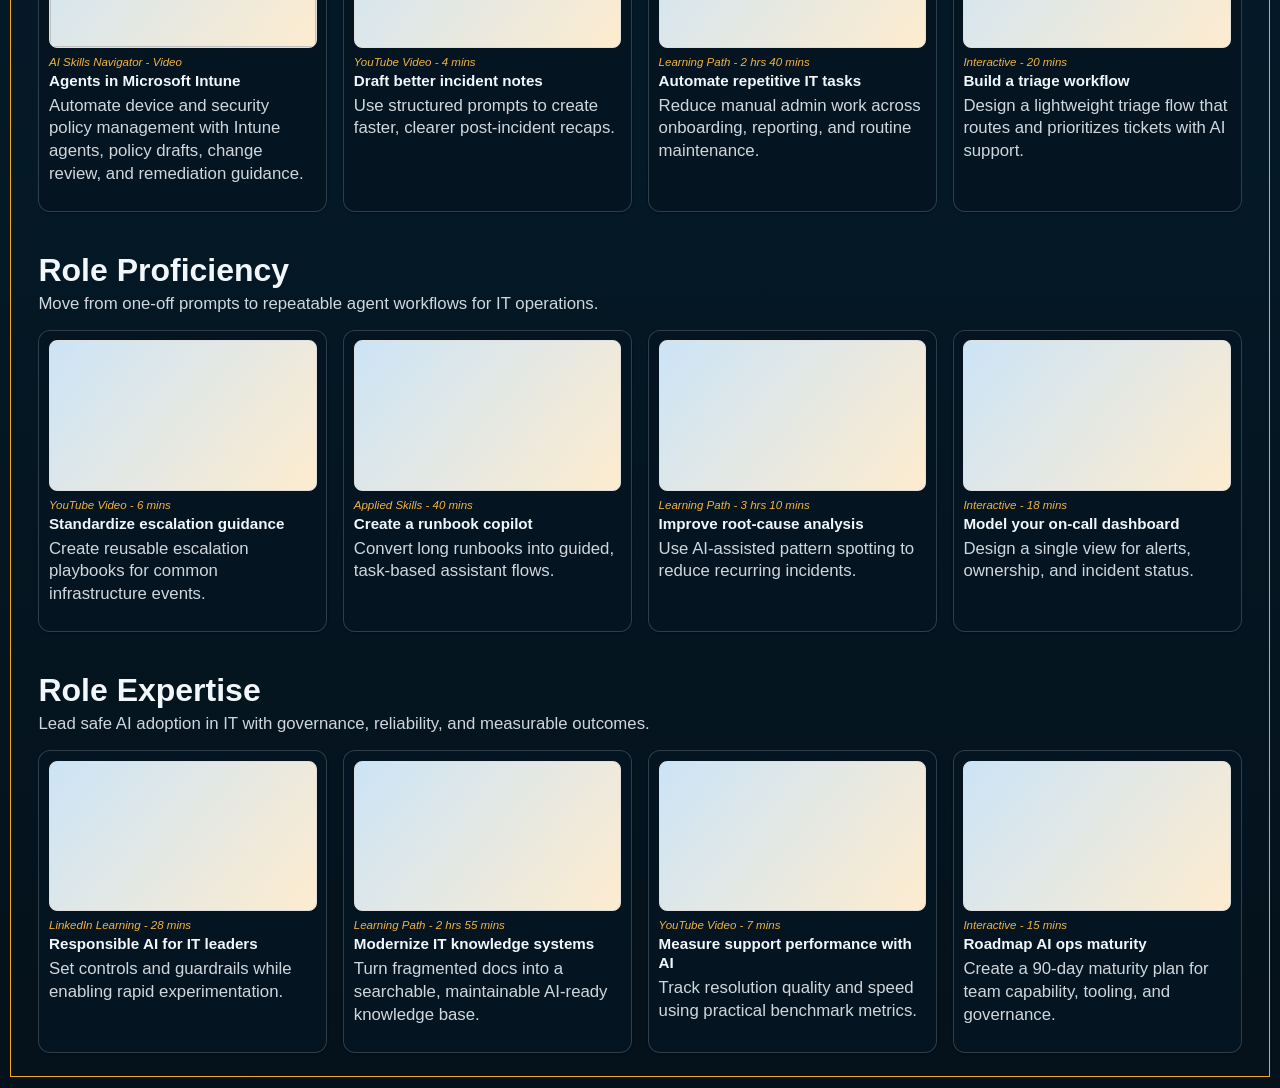
==== commit ab264233: "Wire AI Skills Navigator test tile Co-authored-by: Copilot <223556219+Copilot@users.noreply.github.c" ====
--- a/index.html
+++ b/index.html
@@ -2,6 +2,7 @@
 <html lang="en">
 <head>
 	<meta charset="UTF-8" />
+	<link rel="icon" type="image/x-icon" href="favicon.ico" />
 	<meta name="viewport" content="width=device-width, initial-scale=1.0" />
 	<title>Let's Talk About the Elephant</title>
 	<script>
@@ -16,21 +17,20 @@
 </head>
 <body>
 	<main class="page-shell">
-		<header class="top-nav">
+		<header class="top-nav hero-nav">
 			<div class="menu-left">
-				<button class="menu-btn" type="button" aria-label="Open menu">|||</button>
+				<button class="nav-hamburger" aria-label="Open menu" aria-expanded="false" aria-controls="main-nav" onclick="var n=document.getElementById('main-nav');var open=n.classList.toggle('open');this.setAttribute('aria-expanded',open);">
+					<span></span><span></span><span></span>
+				</button>
 			</div>
-			<nav class="nav-links" aria-label="Main navigation">
-				<a href="#">All Episodes</a>
-				<a href="#">Who Is the Elephant</a>
-				<a href="#">Meet the Characters</a>
-				<a href="#">Learn More</a>
-				<a href="#">Microskilling</a>
+			<nav class="nav-links" id="main-nav" aria-label="Main navigation">
+				<a href="all-episodes.html">All Episodes</a>
+				<a href="who-is-the-elephant.html">Who Is the Elephant</a>
+				<a href="meet-the-characters.html">Meet the Characters</a>
+				<a href="learn-more.html">Learn More</a>
+				<a href="microskilling.html">Microskilling</a>
 			</nav>
-			<div class="menu-right">
-				<button class="arrow-btn" type="button" aria-label="Previous">&lt;</button>
-				<button class="arrow-btn" type="button" aria-label="Next">&gt;</button>
-			</div>
+			<div class="menu-right"></div>
 		</header>
 
 		<section class="hero">
@@ -46,12 +46,16 @@
 
 			<div class="hero-copy">
 				<p class="kicker">Let's talk about the</p>
-				<h1 class="display"><img class="display-logo" src="Images/Asset 1SS_306090.png" alt="Elephant In The Room" /></h1>
+				<h1 class="display"><a href="index.html"><img class="display-logo" src="Images/eitr-logo.png" alt="Elephant In The Room – Home" /></a></h1>
 				<p class="tagline">Five People. Five Careers. One Very Large Elephant.</p>
 				<p class="subline">See how they stopped fearing AI and started using it.</p>
 				<div class="socials" aria-label="Social media links">
-					<a class="social-dot" href="#" aria-label="Instagram">IG</a>
-					<a class="social-dot" href="#" aria-label="TikTok">TT</a>
+					<a class="social-dot" href="#" aria-label="Instagram">
+						<svg xmlns="http://www.w3.org/2000/svg" width="18" height="18" viewBox="0 0 24 24" fill="currentColor" aria-hidden="true"><path d="M12 2.163c3.204 0 3.584.012 4.85.07 3.252.148 4.771 1.691 4.919 4.919.058 1.265.069 1.645.069 4.849 0 3.205-.012 3.584-.069 4.849-.149 3.225-1.664 4.771-4.919 4.919-1.266.058-1.644.07-4.85.07-3.204 0-3.584-.012-4.849-.07-3.26-.149-4.771-1.699-4.919-4.92-.058-1.265-.07-1.644-.07-4.849 0-3.204.013-3.583.07-4.849.149-3.227 1.664-4.771 4.919-4.919 1.266-.057 1.645-.069 4.849-.069zm0-2.163c-3.259 0-3.667.014-4.947.072-4.358.2-6.78 2.618-6.98 6.98-.059 1.281-.073 1.689-.073 4.948 0 3.259.014 3.668.072 4.948.2 4.358 2.618 6.78 6.98 6.98 1.281.058 1.689.072 4.948.072 3.259 0 3.668-.014 4.948-.072 4.354-.2 6.782-2.618 6.979-6.98.059-1.28.073-1.689.073-4.948 0-3.259-.014-3.667-.072-4.947-.196-4.354-2.617-6.78-6.979-6.98-1.281-.059-1.69-.073-4.949-.073zm0 5.838c-3.403 0-6.162 2.759-6.162 6.162s2.759 6.163 6.162 6.163 6.162-2.759 6.162-6.163c0-3.403-2.759-6.162-6.162-6.162zm0 10.162c-2.209 0-4-1.79-4-4 0-2.209 1.791-4 4-4s4 1.791 4 4c0 2.21-1.791 4-4 4zm6.406-11.845c-.796 0-1.441.645-1.441 1.44s.645 1.44 1.441 1.44c.795 0 1.439-.645 1.439-1.44s-.644-1.44-1.439-1.44z"/></svg>
+					</a>
+					<a class="social-dot" href="#" aria-label="TikTok">
+						<svg xmlns="http://www.w3.org/2000/svg" width="18" height="18" viewBox="0 0 24 24" fill="currentColor" aria-hidden="true"><path d="M12.525.02c1.31-.02 2.61-.01 3.91-.02.08 1.53.63 3.09 1.75 4.17 1.12 1.11 2.7 1.62 4.24 1.79v4.03c-1.44-.05-2.89-.35-4.2-.97-.57-.26-1.1-.59-1.62-.93-.01 2.92.01 5.84-.02 8.75-.08 1.4-.54 2.79-1.35 3.94-1.31 1.92-3.58 3.17-5.91 3.21-1.43.08-2.86-.31-4.08-1.03-2.02-1.19-3.44-3.37-3.65-5.71-.02-.5-.03-1-.01-1.49.18-1.9 1.12-3.72 2.58-4.96 1.66-1.44 3.98-2.13 6.15-1.72.02 1.48-.04 2.96-.04 4.44-.99-.32-2.15-.23-3.02.37-.63.41-1.11 1.04-1.36 1.75-.21.51-.15 1.07-.14 1.61.24 1.64 1.82 3.02 3.5 2.87 1.12-.01 2.19-.66 2.77-1.61.19-.33.4-.67.41-1.06.1-1.79.06-3.57.07-5.36.01-4.03-.01-8.05.02-12.07z"/></svg>
+					</a>
 				</div>
 			</div>
 		</section>
@@ -60,28 +64,28 @@
 			<section class="characters">
 				<h2 class="section-title">Which One's You?</h2>
 				<div class="character-row">
-					<article class="character" data-persona="gerald" role="button" tabindex="0" aria-pressed="false">
-						<div class="avatar"><img class="avatar-photo" src="https://randomuser.me/api/portraits/men/45.jpg" alt="Gerald profile photo" /></div>
+					<article class="character active" data-persona="gerald" role="button" tabindex="0" aria-pressed="true">
+						<div class="avatar"><img class="avatar-photo" src="Images/persona-gerald.png" alt="Gerald profile photo" /></div>
 						<p class="character-name">Gerald</p>
 						<p class="character-role">IT Manager</p>
 					</article>
 					<article class="character" data-persona="shae" role="button" tabindex="0" aria-pressed="false">
-						<div class="avatar"><img class="avatar-photo" src="https://randomuser.me/api/portraits/women/44.jpg" alt="Shae profile photo" /></div>
+						<div class="avatar"><img class="avatar-photo" src="Images/persona-shae.png" alt="Shae profile photo" /></div>
 						<p class="character-name">Shae</p>
 						<p class="character-role">Business Leader</p>
 					</article>
 					<article class="character" data-persona="keith" role="button" tabindex="0" aria-pressed="false">
-						<div class="avatar"><img class="avatar-photo" src="https://randomuser.me/api/portraits/men/22.jpg" alt="Keith profile photo" /></div>
+						<div class="avatar"><img class="avatar-photo" src="Images/persona-keith.png" alt="Keith profile photo" /></div>
 						<p class="character-name">Keith</p>
 						<p class="character-role">Student/Athlete</p>
 					</article>
 					<article class="character" data-persona="izzy" role="button" tabindex="0" aria-pressed="false">
-						<div class="avatar"><img class="avatar-photo" src="https://randomuser.me/api/portraits/women/68.jpg" alt="Izzy profile photo" /></div>
+						<div class="avatar"><img class="avatar-photo" src="Images/persona-izzy.png" alt="Izzy profile photo" /></div>
 						<p class="character-name">Izzy</p>
 						<p class="character-role">IT Professional</p>
 					</article>
-					<article class="character active" data-persona="glenn" role="button" tabindex="0" aria-pressed="true">
-						<div class="avatar"><img class="avatar-photo" src="https://randomuser.me/api/portraits/men/67.jpg" alt="Glenn profile photo" /></div>
+					<article class="character" data-persona="glenn" role="button" tabindex="0" aria-pressed="false">
+						<div class="avatar"><img class="avatar-photo" src="Images/persona-glenn.png" alt="Glenn profile photo" /></div>
 						<p class="character-name">Glenn</p>
 						<p class="character-role">Sales Professional</p>
 					</article>
@@ -104,7 +108,7 @@
 							title: "Role Foundations",
 							description: "Build practical AI habits for service desk triage, documentation, and IT request handling.",
 							cards: [
-								{ meta: "Applied Skills - 35 mins", title: "Summarize tickets with Copilot", description: "Turn long issue threads into concise status updates and next-step plans." },
+								{ meta: "AI Skills Navigator - Video", title: "Agents in Microsoft Intune", description: "Automate device and security policy management with Intune agents, policy drafts, change review, and remediation guidance.", href: "https://aiskillsnavigator.microsoft.com/explore/search/video-b31382f2aa0606f35a648957e7b6203b2398a7e28b1e0f45dbfedc8eec042595", thumbnail: "https://i.ytimg.com/vi/V7dlyoXzEE4/hqdefault.jpg" },
 								{ meta: "YouTube Video - 4 mins", title: "Draft better incident notes", description: "Use structured prompts to create faster, clearer post-incident recaps." },
 								{ meta: "Learning Path - 2 hrs 40 mins", title: "Automate repetitive IT tasks", description: "Reduce manual admin work across onboarding, reporting, and routine maintenance." },
 								{ meta: "Interactive - 20 mins", title: "Build a triage workflow", description: "Design a lightweight triage flow that routes and prioritizes tickets with AI support." }
@@ -284,11 +288,24 @@
 
 			function renderCards(cards, container) {
 				cards.forEach((item) => {
-					const card = document.createElement("article");
+					const card = document.createElement(item.href ? "a" : "article");
 					card.className = "card";
+					if (item.href) {
+						card.href = item.href;
+						card.target = "_blank";
+						card.rel = "noopener noreferrer";
+						card.setAttribute("aria-label", `${item.title} on AI Skills Navigator`);
+					}
 
 					const thumb = document.createElement("div");
 					thumb.className = "thumb";
+					if (item.thumbnail) {
+						const image = document.createElement("img");
+						image.src = item.thumbnail;
+						image.alt = "";
+						image.loading = "lazy";
+						thumb.appendChild(image);
+					}
 					card.appendChild(thumb);
 
 					const meta = document.createElement("em");
@@ -362,7 +379,7 @@
 				});
 			});
 
-			setActivePersona("glenn");
+			setActivePersona("gerald");
 		})();
 	</script>
 </body>
--- a/styles.css
+++ b/styles.css
@@ -1,7 +1,7 @@
 :root {
   color-scheme: light;
-  --hero-bg-focus-x: 75%;
-  --hero-bg-focus-y: 39%;
+  --hero-bg-focus-x: 50%;
+  --hero-bg-focus-y: 35%;
   --cp-bg: #f7f4ef;
   --cp-bg-elevated: #fcfbf8;
   --cp-surface: #ffffff;
@@ -69,9 +69,7 @@
   margin: 0;
   font-family: "Segoe UI", Aptos, Calibri, -apple-system, BlinkMacSystemFont, sans-serif;
   color: var(--cp-text);
-  background:
-    radial-gradient(1400px 500px at 50% -80px, var(--cp-sheen), transparent 70%),
-    linear-gradient(var(--cp-bg-elevated), var(--cp-bg));
+  background: var(--cp-ocean-deep);
 }
 
 a {
@@ -80,13 +78,14 @@
 }
 
 .page-shell {
-  width: min(1400px, calc(100% - 1rem));
-  margin: 1rem auto 2rem;
+  width: 100%;
+  max-width: 100%;
+  margin: 0;
   background: linear-gradient(var(--cp-surface), var(--cp-bg-elevated));
-  border: 1px solid var(--cp-border);
-  border-radius: 16px;
+  border: none;
+  border-radius: 0;
   overflow: hidden;
-  box-shadow: var(--cp-shadow);
+  box-shadow: none;
   position: relative;
 }
 
@@ -95,14 +94,28 @@
   justify-content: space-between;
   align-items: center;
   gap: 1rem;
-  padding: 0.3rem 0.9rem;
-  position: absolute;
-  left: 0.72rem;
-  right: 0.72rem;
-  top: 0.82rem;
+  padding: 0.5rem 1.4rem;
+  position: relative;
   z-index: 5;
   border-bottom: 0;
-  background: transparent;
+  background: var(--cp-ocean-deep);
+}
+
+.top-nav.hero-nav {
+  position: absolute;
+  left: 2rem;
+  right: 2rem;
+  top: 1rem;
+  height: 36px;
+  padding: 0 0.9rem;
+  z-index: 7;
+  border-radius: 16px 16px 0 0;
+  background: linear-gradient(
+    180deg,
+    var(--cp-ocean-text),
+    color-mix(in srgb, var(--cp-ocean-text) 86%, var(--cp-ocean-soft) 14%)
+  );
+  border-bottom: 1px solid color-mix(in srgb, var(--cp-ocean-deep) 12%, transparent);
 }
 
 .menu-left,
@@ -113,31 +126,62 @@
   gap: 0.75rem;
 }
 
+/* Hidden on desktop, shown only at mobile breakpoint */
+.nav-hamburger {
+  display: none;
+}
+
+/* Home link — visible on desktop, hidden on mobile */
+.home-link {
+  display: inline-flex;
+}
+
 .menu-btn,
 .arrow-btn {
   width: 28px;
   height: 28px;
   border-radius: 50%;
-  border: 1px solid rgba(36, 36, 36, 0.22);
-  background: rgba(255, 255, 255, 0.16);
-  color: rgba(36, 36, 36, 0.62);
+  border: 1px solid rgba(245, 158, 11, 0.5);
+  background: rgba(245, 158, 11, 0.08);
+  color: var(--cp-warning);
   cursor: pointer;
+  font-weight: 700;
 }
 
 .nav-links {
   flex: 1;
   justify-content: center;
-  flex-wrap: wrap;
+  flex-wrap: nowrap;
   font-size: 0.82rem;
-  letter-spacing: 0.08em;
+  letter-spacing: 0.18em;
   text-transform: uppercase;
-  color: rgba(36, 36, 36, 0.55);
+  color: rgba(242, 247, 251, 0.75);
+  font-weight: 600;
+  gap: 1.4rem;
+}
+
+.nav-links a {
+  white-space: nowrap;
+}
+
+.nav-links a:hover {
+  color: #fff;
+}
+
+/* Homepage: nav floats over light hero image — darken text */
+.hero-nav .nav-links {
+  color: var(--cp-ocean-mid);
+  text-shadow: 0 1px 3px rgba(255,255,255,0.4);
+}
+
+.hero-nav .nav-links a:hover {
+  color: var(--cp-ocean-deep);
 }
 
 .hero {
   display: grid;
-  grid-template-columns: minmax(280px, 1.1fr) 1fr;
-  min-height: 700px;
+  grid-template-columns: minmax(220px, 0.75fr) 0.75fr;
+  min-height: 580px;
   padding-bottom: 2.4rem;
   position: relative;
   isolation: isolate;
@@ -146,61 +190,47 @@
   background:
     linear-gradient(
       180deg,
-      color-mix(in srgb, var(--cp-text) 22%, transparent) 0%,
-      color-mix(in srgb, var(--cp-text) 46%, transparent) 100%
+      transparent 0%,
+      transparent 55%,
+      color-mix(in srgb, var(--cp-ocean-soft) 60%, transparent) 78%,
+      var(--cp-ocean-soft) 100%
     ),
-    url("Images/b8951c20d79c535f1d0859998ead3071.jpg");
-  background-size: cover;
-  background-position: var(--hero-bg-focus-x) var(--hero-bg-focus-y);
+    url("Images/EITRbkdNew.png");
+  background-size: 186% auto;
+  background-position: 33% 38%;
+  background-repeat: no-repeat;
 }
 
 .hero-browser-layer {
   position: absolute;
-  left: 0.72rem;
-  right: 0.72rem;
-  top: 0.82rem;
-  bottom: 2.25rem;
-  border-radius: 14px;
-  background:
-    linear-gradient(
-      180deg,
-      rgba(255, 255, 255, 0.16) 0%,
-      rgba(255, 255, 255, 0.03) 22%,
-      rgba(0, 0, 0, 0.18) 100%
-    ),
-    url("Images/b8951c20d79c535f1d0859998ead3071.jpg");
-  background-size: cover;
-  background-position: var(--hero-bg-focus-x) var(--hero-bg-focus-y);
+  left: 2rem;
+  right: 2rem;
+  top: 1rem;
+  bottom: 2rem;
+  border-radius: 16px;
   border: 1px solid rgba(255, 255, 255, 0.24);
   box-shadow:
     inset 0 1px 0 rgba(255, 255, 255, 0.28),
     inset 0 -70px 100px rgba(4, 15, 26, 0.4);
   overflow: hidden;
   z-index: 0;
-}
-
+  pointer-events: none;
+}
 
 .hero-pane-strip {
-  position: absolute;
-  left: 0.72rem;
-  right: 0.72rem;
-  top: 0.82rem;
-  height: 36px;
-  border-radius: 14px 14px 0 0;
-  background: linear-gradient(180deg, rgba(255, 255, 255, 0.84), rgba(255, 255, 255, 0.68));
-  border-bottom: 1px solid rgba(36, 36, 36, 0.15);
-  z-index: 3;
-  pointer-events: none;
+  display: none;
 }
 
 .hero::after {
   content: "";
   position: absolute;
-  left: 0.6rem;
-  right: 0.6rem;
-  top: 2.2rem;
-  bottom: 2.2rem;
-  border: 1px solid color-mix(in srgb, var(--cp-warning) 80%, var(--cp-surface) 20%);
+  left: 2rem;
+  right: 2rem;
+  top: 1rem;
+  bottom: 2rem;
+  border: 1px solid color-mix(in srgb, var(--cp-warning) 72%, transparent);
+  border-radius: 16px;
+  opacity: 0.74;
   pointer-events: none;
   z-index: 2;
 }
@@ -215,7 +245,7 @@
   background: linear-gradient(
     180deg,
     color-mix(in srgb, var(--cp-ocean-soft) 0%, transparent) 0%,
-    var(--cp-ocean-mid) 100%
+    var(--cp-ocean-soft) 100%
   );
   pointer-events: none;
   z-index: 1;
@@ -285,25 +315,34 @@
 .hero-copy {
   display: grid;
   align-content: center;
-  justify-items: start;
-  text-align: left;
-  padding: 2rem 1.8rem 2.3rem 0.4rem;
+  justify-items: center;
+  text-align: center;
+  padding: 8rem 1.8rem 2.3rem 0.4rem;
   background: transparent;
+  border: 0;
+  border-radius: 0;
+  box-shadow: none;
+  backdrop-filter: none;
   z-index: 4;
-  transform: translateX(-96px);
+  transform: translateX(-46px);
+  max-width: min(620px, 96%);
 }
 
 .kicker {
   margin: 0;
-  font-size: 1.75rem;
-  color: color-mix(in srgb, var(--cp-surface) 72%, var(--cp-text) 28%);
+  font-size: 1.72rem;
+  color: var(--cp-ocean-deep);
   font-style: italic;
-  width: min(520px, 86%);
+  font-weight: 600;
+  width: auto;
+  max-width: min(560px, 96%);
   text-align: center;
+  display: block;
+  text-shadow: 0 1px 6px rgba(255,255,255,0.5);
 }
 
 .display {
-  margin: 0.2rem 0 1rem;
+  margin: 1.4rem 0 1rem;
   font-family: Impact, Haettenschweiler, "Arial Narrow Bold", sans-serif;
   line-height: 0.9;
   letter-spacing: 0.03em;
@@ -316,7 +355,7 @@
 }
 
 .display-logo {
-  width: min(520px, 86vw);
+  width: min(320px, 55vw);
   max-width: 100%;
   height: auto;
   display: block;
@@ -325,24 +364,30 @@
 
 .tagline {
   margin: 0;
-  max-width: 500px;
+  max-width: 580px;
   text-transform: uppercase;
-  letter-spacing: 0.31em;
-  font-size: 0.98rem;
-  color: var(--cp-surface);
+  letter-spacing: 0.34em;
+  font-size: 0.95rem;
+  color: var(--cp-ocean-deep);
+  font-weight: 700;
+  text-shadow: 0 1px 4px rgba(255,255,255,0.4);
+  display: block;
 }
 
 .subline {
   margin: 1.2rem 0 0;
-  font-size: 1.25rem;
+  font-size: 1.8rem;
   font-style: italic;
-  color: var(--cp-surface);
+  color: rgba(236, 243, 251, 0.96);
+  text-shadow: 0 1px 8px rgba(8, 20, 34, 0.45);
+  display: block;
 }
 
 .socials {
   margin-top: 1.2rem;
   display: flex;
   gap: 0.7rem;
+  justify-content: center;
 }
 
 .social-dot {
@@ -384,11 +429,12 @@
 .section-title {
   margin: 0 0 1.4rem;
   text-align: right;
-  font-family: Impact, Haettenschweiler, "Arial Narrow Bold", sans-serif;
+  font-family: Georgia, "Times New Roman", serif;
+  font-style: italic;
   font-size: clamp(2.4rem, 6vw, 4.4rem);
-  letter-spacing: 0.04em;
+  letter-spacing: 0.01em;
   color: color-mix(in srgb, var(--cp-warning) 80%, var(--cp-text) 20%);
-  text-transform: uppercase;
+  text-transform: none;
   padding-right: 0.6rem;
 }
 
@@ -416,11 +462,9 @@
   height: 126px;
   margin: 0 auto 0.5rem;
   border-radius: 50%;
-  background: linear-gradient(160deg, #4d9be4, #2b75c5);
-  border: 2px solid rgba(255, 255, 255, 0.95);
-  box-shadow:
-    0 0 0 2px rgba(255, 255, 255, 0.86),
-    0 0 0 5px rgba(255, 255, 255, 0.42);
+  background: transparent;
+  border: none;
+  box-shadow: none;
   display: block;
   position: relative;
   z-index: 6;
@@ -428,26 +472,21 @@
 }
 
 .avatar::after {
-  content: "";
-  position: absolute;
-  inset: -5px;
-  border-radius: 50%;
-  border: 1px solid rgba(255, 255, 255, 0.68);
-  pointer-events: none;
+  display: none;
 }
 
 .avatar-photo {
   width: 100%;
-  height: 116%;
-  object-fit: cover;
-  object-position: center 12%;
+  height: 100%;
+  object-fit: contain;
+  object-position: center bottom;
   display: block;
   position: absolute;
   z-index: 2;
   left: 0;
-  top: -12%;
+  top: 0;
   border-radius: 0;
-  clip-path: circle(48% at 50% 58%);
+  clip-path: none;
 }
 
 .character.active,
@@ -478,15 +517,16 @@
 
 .character.active .avatar,
 .character.is-active .avatar {
-  box-shadow:
-    0 0 0 2px var(--cp-surface),
-    0 0 0 6px color-mix(in srgb, var(--cp-warning) 88%, var(--cp-surface) 12%),
-    0 0 24px color-mix(in srgb, var(--cp-surface) 60%, transparent);
   transform: scale(1.12);
+  outline: none;
+  box-shadow: 0 0 0 3px var(--cp-surface), 0 0 0 6px color-mix(in srgb, var(--cp-warning) 90%, transparent);
+  border-radius: 50%;
 }
 
 .character:not(.active):not(.is-active) .avatar {
   filter: saturate(0.72) brightness(0.76);
+  box-shadow: none;
+  outline: none;
 }
 
 .character:not(.active):not(.is-active) .character-name {
@@ -574,7 +614,7 @@
 .path p {
   margin: 0.3rem 0 1rem;
   color: color-mix(in srgb, var(--cp-ocean-text) 86%, transparent);
-  font-size: 1.4rem;
+  font-size: 1.05rem;
 }
 
 .card-grid {
@@ -586,39 +626,64 @@
 }
 
 .card {
-  min-height: 210px;
-  border-radius: 16px;
-  border: 1px solid var(--cp-border);
-  background: var(--cp-surface);
-  padding: 0.75rem;
-  box-shadow: 0 0 2px rgba(0,0,0,0.12), 0 1px 2px rgba(0,0,0,0.14);
+  display: block;
+  min-height: auto;
+  border-radius: 12px;
+  border: 1px solid color-mix(in srgb, var(--cp-ocean-text) 18%, transparent);
+  background: color-mix(in srgb, var(--cp-ocean-deep) 76%, var(--cp-ocean-soft) 24%);
+  padding: 0.6rem;
+  box-shadow: 0 0 2px rgba(0,0,0,0.22), 0 1px 2px rgba(0,0,0,0.2);
+}
+
+a.card {
+  color: inherit;
+  text-decoration: none;
+  transition: border-color 160ms ease, transform 160ms ease;
+}
+
+a.card:hover,
+a.card:focus-visible {
+  border-color: color-mix(in srgb, var(--cp-warning) 70%, transparent);
+  transform: translateY(-2px);
 }
 
 .thumb {
-  height: 98px;
-  border-radius: 0.625rem;
+  aspect-ratio: 16 / 9;
+  height: auto;
+  border-radius: 0.5rem;
   border: 1px solid var(--cp-border);
   background:
     linear-gradient(130deg, color-mix(in srgb, var(--cp-link) 20%, var(--cp-surface) 80%), color-mix(in srgb, var(--cp-warning) 20%, var(--cp-surface) 80%));
+  overflow: hidden;
+}
+
+.thumb img {
+  display: block;
+  width: 100%;
+  height: 100%;
+  object-fit: cover;
 }
 
 .card em {
   display: block;
-  margin-top: 0.65rem;
-  color: var(--cp-text-muted);
+  margin-top: 0.5rem;
+  font-size: 0.72rem;
+  color: color-mix(in srgb, var(--cp-warning) 78%, var(--cp-ocean-text) 22%);
 }
 
 .card-title {
-  margin: 0.3rem 0 0;
-  color: var(--cp-text);
-  font-size: 1.38rem;
+  margin: 0.2rem 0 0;
+  color: var(--cp-ocean-text);
+  font-size: 0.95rem;
   line-height: 1.25;
+  font-weight: 600;
 }
 
 .card-desc {
-  margin: 0.45rem 0 0;
-  color: var(--cp-text-soft);
+  margin: 0.25rem 0 0;
+  color: color-mix(in srgb, var(--cp-ocean-text) 78%, transparent);
   line-height: 1.35;
+  font-size: 0.82rem;
 }
 
 @media (max-width: 1080px) {
@@ -636,19 +701,15 @@
     bottom: 0.95rem;
   }
 
-  .hero-pane-strip {
+  .top-nav.hero-nav {
     left: 0.8rem;
     right: 0.8rem;
     top: 0.8rem;
   }
 
-  .top-nav {
+  .hero::after {
     left: 0.8rem;
     right: 0.8rem;
-    top: 0.8rem;
-  }
-
-  .hero::after {
     top: 1.2rem;
     bottom: 0.9rem;
   }
@@ -663,6 +724,7 @@
 
   .characters {
     padding: 1.1rem 1.2rem 1.2rem;
+    overflow: visible;
   }
 
   .section-title {
@@ -685,9 +747,10 @@
 
   .hero-copy {
     transform: translateX(-24px);
-    justify-items: start;
-    text-align: left;
-    padding: 1.8rem 1.1rem 2rem 0.35rem;
+    justify-items: center;
+    text-align: center;
+    padding: 1.5rem 1.1rem 1.8rem;
+    max-width: min(560px, 96%);
   }
 
   .character-row {
@@ -707,11 +770,82 @@
 }
 
 @media (max-width: 900px) {
+  .top-nav {
+    padding: 0 1rem;
+    height: 48px;
+  }
+
+  .top-nav.hero-nav {
+    height: 48px;
+  }
+
+  .nav-links {
+    display: none;
+    position: absolute;
+    top: 48px;
+    left: 0;
+    right: 0;
+    flex-direction: column;
+    background: var(--cp-ocean-deep);
+    padding: 0.75rem 1.2rem 1rem;
+    gap: 0.6rem;
+    z-index: 100;
+    border-top: 1px solid rgba(255,255,255,0.1);
+  }
+
+  .nav-links.open {
+    display: flex;
+  }
+
+  .nav-links a {
+    font-size: 0.9rem;
+    letter-spacing: 0.06em;
+    color: rgba(242,247,251,0.85);
+    padding: 0.35rem 0;
+    border-bottom: 1px solid rgba(255,255,255,0.07);
+    white-space: nowrap;
+  }
+
+  .nav-links a:last-child { border-bottom: none; }
+
+  .nav-hamburger {
+    display: flex;
+    flex-direction: column;
+    justify-content: center;
+    gap: 5px;
+    width: 32px;
+    height: 32px;
+    cursor: pointer;
+    background: none;
+    border: none;
+    padding: 0;
+  }
+
+  .nav-hamburger span {
+    display: block;
+    height: 2px;
+    width: 22px;
+    background: var(--cp-ocean-mid);
+    border-radius: 2px;
+    transition: all 180ms;
+  }
+
+  .kicker {
+    color: #ffffff;
+    text-shadow: 0 1px 6px rgba(0,0,0,0.4);
+  }
+
+  .tagline {
+    color: #ffffff;
+    text-shadow: 0 1px 6px rgba(0,0,0,0.4);
+  }
+
   .hero {
     grid-template-columns: 1fr;
     min-height: auto;
     padding-bottom: 1.5rem;
     overflow: hidden;
+    justify-items: center;
   }
 
   .hero::after {
@@ -735,8 +869,12 @@
   .hero-copy {
     transform: translateX(0);
     justify-items: center;
+    justify-self: center;
     text-align: center;
-    padding: 1.8rem 1.2rem 2rem;
+    padding: 1.4rem 1rem 1.6rem;
+    max-width: min(620px, 94%);
+    margin: 0 auto;
+    width: 100%;
   }
 
   .kicker {
@@ -750,6 +888,18 @@
   .tagline {
     max-width: 620px;
     text-align: center;
+  }
+}
+
+@media (min-width: 761px) and (max-width: 900px) {
+  .phone-stage {
+    padding-top: 4rem;
+  }
+
+  .section-title {
+    text-align: right;
+    padding-right: 1.2rem;
+    padding-left: 40%;
   }
 }
 
@@ -766,62 +916,89 @@
     top: 0.55rem;
   }
 
-  .hero-pane-strip {
-    left: 0.55rem;
-    right: 0.55rem;
-    top: 0.55rem;
+  .top-nav {
+    padding: 0 1rem;
+    height: 48px;
+    position: relative;
+  }
+
+  .top-nav.hero-nav {
+    position: absolute;
+    top: 0;
+    left: 0;
+    right: 0;
+    height: 48px;
+  }
+
+  /* Hide desktop nav links and show hamburger */
+  .nav-links {
+    display: none;
+    position: absolute;
+    top: 48px;
+    left: 0;
+    right: 0;
+    flex-direction: column;
+    background: var(--cp-ocean-deep);
+    padding: 0.75rem 1.2rem 1rem;
+    gap: 0.6rem;
+    z-index: 100;
+    border-top: 1px solid rgba(255,255,255,0.1);
+  }
+
+  .nav-links.open {
+    display: flex;
+  }
+
+  .nav-links a {
+    font-size: 0.9rem;
+    letter-spacing: 0.06em;
+    color: rgba(242,247,251,0.85);
+    padding: 0.35rem 0;
+    border-bottom: 1px solid rgba(255,255,255,0.07);
+    white-space: nowrap;
+  }
+
+  .nav-links a:last-child { border-bottom: none; }
+
+  /* Hide Home link on mobile — use hamburger menu instead */
+  .home-link { display: none; }
+
+  .nav-hamburger {
+    display: flex;
+    flex-direction: column;
+    justify-content: center;
+    gap: 5px;
+    width: 32px;
     height: 32px;
-  }
-
-  .top-nav {
-    left: 0.55rem;
-    right: 0.55rem;
-    top: 0.55rem;
-    padding: 0.2rem 0.35rem;
-    gap: 0.35rem;
-    flex-wrap: nowrap;
-    justify-content: space-between;
-    align-items: center;
-  }
-
-  .menu-left,
-  .menu-right {
-    gap: 0.25rem;
-  }
-
-  .menu-btn,
-  .arrow-btn {
-    width: 24px;
-    height: 24px;
-    font-size: 0.82rem;
-  }
-
-  .nav-links {
-    order: 0;
-    width: auto;
-    min-width: 0;
-    flex: 1;
-    justify-content: flex-start;
-    flex-wrap: nowrap;
-    overflow-x: auto;
-    scrollbar-width: none;
-    font-size: 0.56rem;
-    letter-spacing: 0.05em;
-    gap: 0.35rem;
-    padding: 0 0.15rem;
-  }
-
-  .nav-links a {
-    white-space: nowrap;
-    display: inline-block;
-  }
-
-  .nav-links::-webkit-scrollbar {
-    display: none;
+    cursor: pointer;
+    background: none;
+    border: none;
+    padding: 0;
+  }
+
+  .nav-hamburger span {
+    display: block;
+    height: 2px;
+    width: 22px;
+    background: var(--cp-ocean-mid);
+    border-radius: 2px;
+    transition: all 180ms;
+  }
+
+  .hero-nav .nav-hamburger span {
+    background: var(--cp-ocean-mid);
+  }
+
+  .menu-left, .menu-right { gap: 0.4rem; }
+
+  .menu-btn, .arrow-btn {
+    width: 28px;
+    height: 28px;
+    font-size: 0.8rem;
   }
 
   .phone-stage {
-    padding: 0.9rem 0.6rem 0.45rem;
+    padding: 3.05rem 0.6rem 0.45rem;
   }
 
   .phone {
@@ -833,44 +1010,83 @@
     transform: translateX(0);
     justify-items: center;
     text-align: center;
-    padding: 1rem 0.8rem 1.4rem;
+    padding: 1rem 3rem 1.2rem;
+    max-width: 100%;
+    width: 100%;
+    margin: 0 auto;
+    border-radius: 12px;
+    box-sizing: border-box;
   }
 
   .kicker {
-    width: min(360px, 94%);
+    width: 100%;
     font-size: 1.2rem;
   }
 
   .display {
-    font-size: clamp(2.5rem, 16vw, 4rem);
+    font-size: clamp(2rem, 13vw, 3.5rem);
+    width: 100%;
   }
 
   .display-logo {
-    width: min(380px, 90vw);
+    width: min(280px, 80%);
+    max-width: 100%;
   }
 
   .tagline {
-    max-width: 340px;
+    max-width: 100%;
     font-size: 0.74rem;
-    letter-spacing: 0.12em;
+    letter-spacing: 0.1em;
   }
 
   .subline {
-    font-size: 0.95rem;
+    font-size: 0.9rem;
+    max-width: 100%;
   }
 
   .character-row {
-    grid-template-columns: repeat(2, minmax(120px, 1fr));
-    justify-items: center;
+    display: flex;
+    align-items: flex-start;
+    gap: 0.7rem;
+    overflow-x: auto;
+    overflow-y: visible;
+    padding: 1rem 0.2rem 0.35rem;
+    scrollbar-width: none;
+  }
+
+  .character-row::-webkit-scrollbar {
+    display: none;
+  }
+
+  .character {
+    flex: 0 0 auto;
+    min-width: 90px;
+  }
+
+  .character.active,
+  .character.is-active {
+    transform: translateY(-1px) scale(1.02);
   }
 
   .avatar {
-    width: 106px;
-    height: 106px;
+    width: 90px;
+    height: 90px;
+  }
+
+  .character.active::before,
+  .character.is-active::before {
+    top: -10px;
+    width: 118px;
+    height: 118px;
+  }
+
+  .character.active .avatar,
+  .character.is-active .avatar {
+    transform: scale(1.03);
   }
 
   .content {
-    --lower-line-top: -7.4rem;
+    --lower-line-top: -6.15rem;
   }
 
   .recommend {
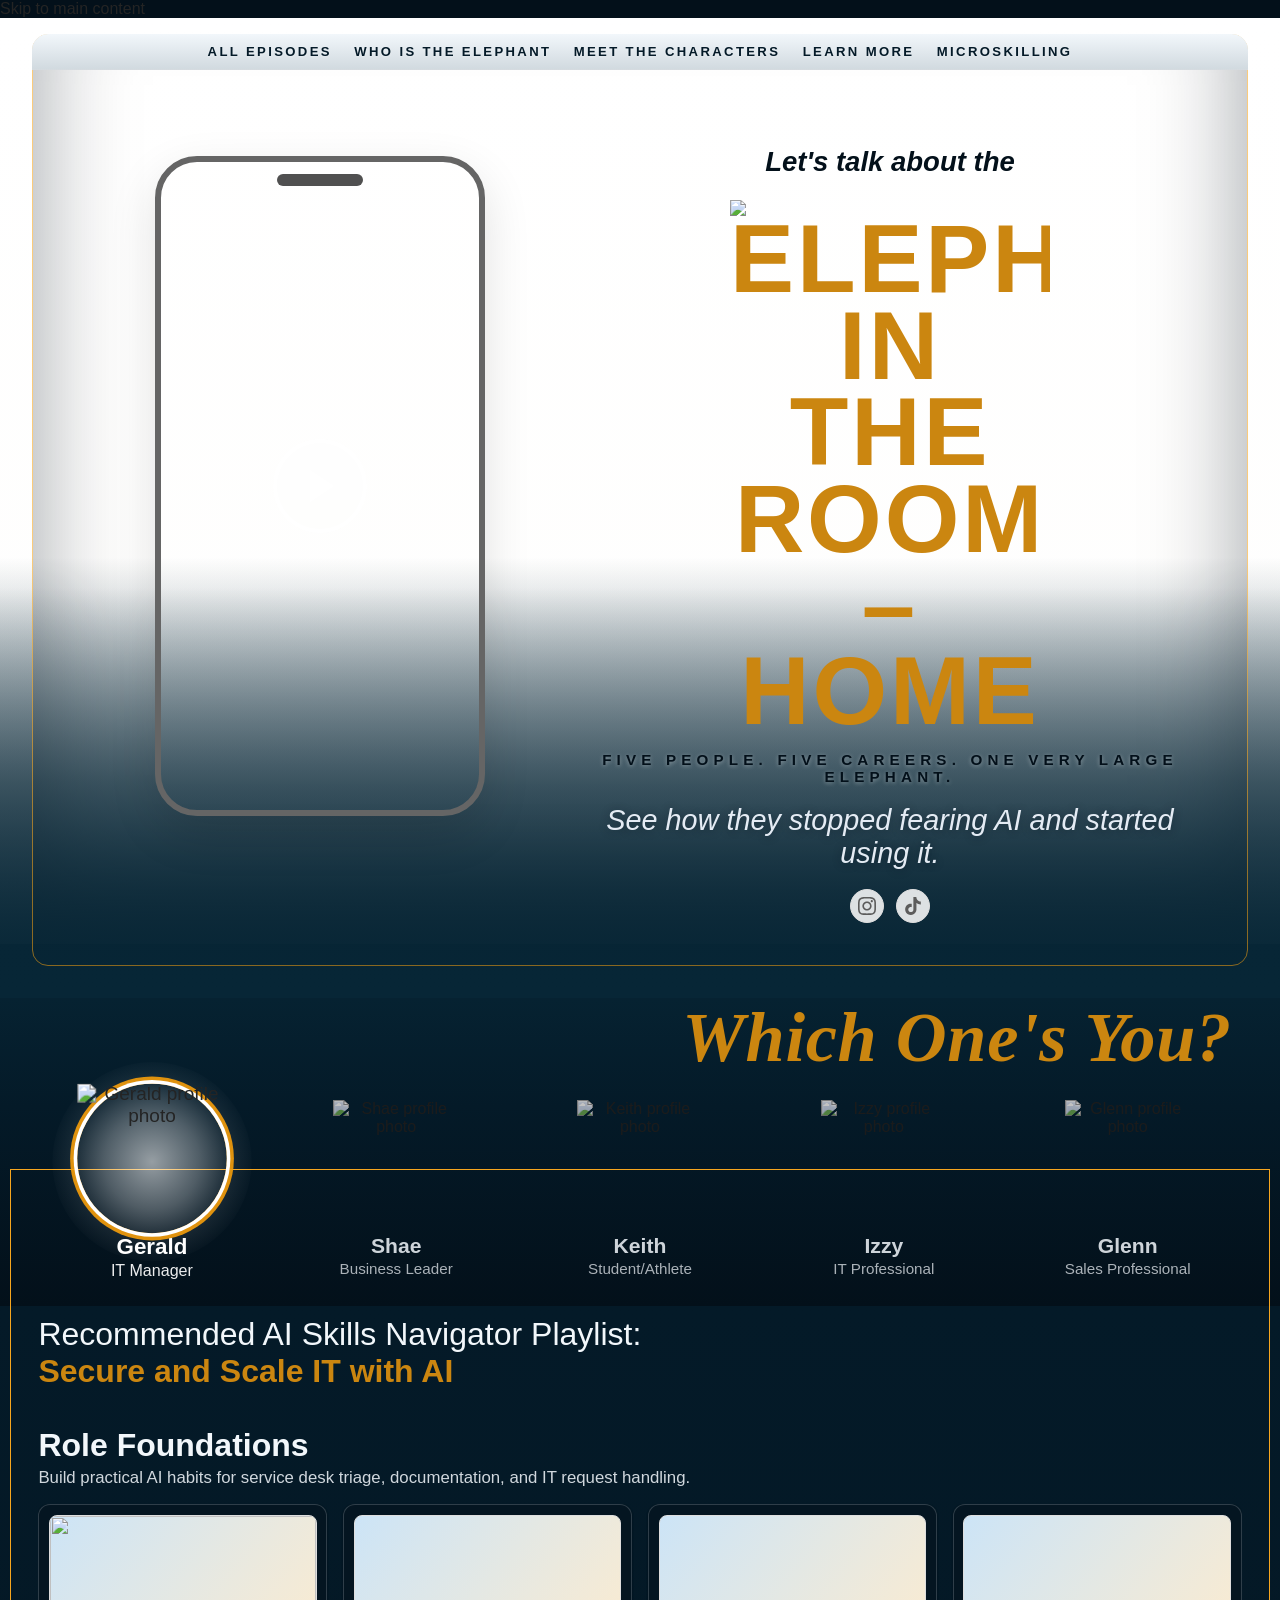
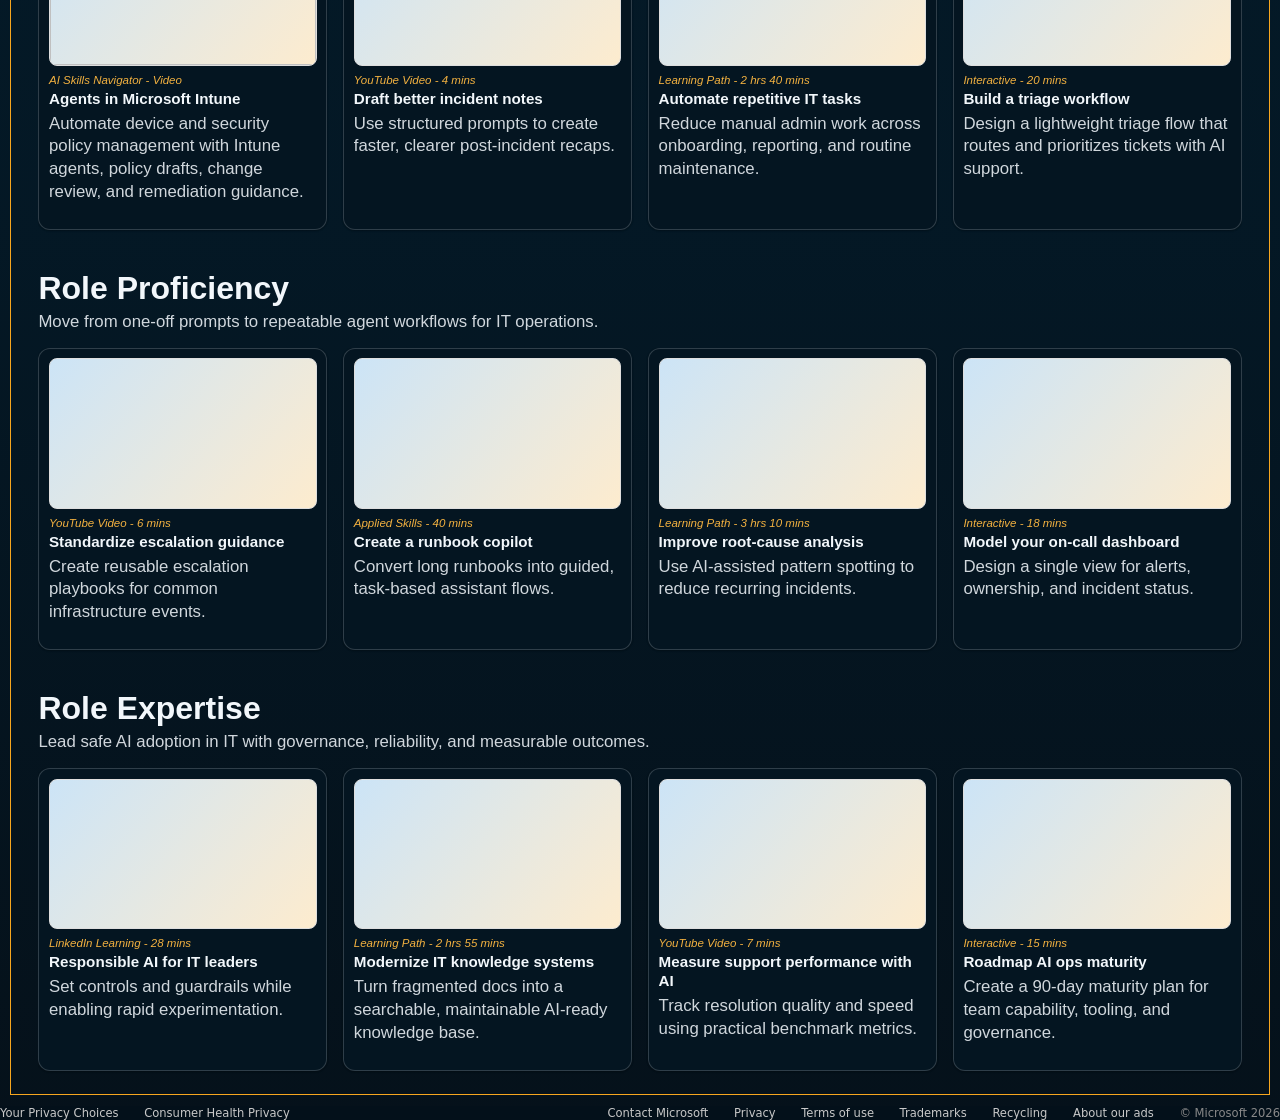
==== commit 1e9c28d6: "v2: Compliance, WCAG 2.1 AA, and design updates - Microsoft WCP Cookie Consent + Clarity analytics -" ====
--- a/index.html
+++ b/index.html
@@ -4,7 +4,37 @@
 	<meta charset="UTF-8" />
 	<link rel="icon" type="image/x-icon" href="favicon.ico" />
 	<meta name="viewport" content="width=device-width, initial-scale=1.0" />
-	<title>Let's Talk About the Elephant</title>
+  <meta name="description" content="Elephant In The Room — A Microsoft AI Skills Navigator series. Five people. Five careers. One very large elephant." />
+  <meta property="og:title" content="Elephant In The Room | AI Skills Navigator" />
+  <meta property="og:description" content="Elephant In The Room — A Microsoft AI Skills Navigator series. Five people. Five careers. One very large elephant." />
+  <meta property="og:type" content="website" />
+  <meta property="og:url" content="https://aiskillsnavigator.microsoft.com/eitr/" />
+  <meta name="twitter:card" content="summary_large_image" />
+  <meta name="twitter:site" content="@Microsoft" />
+  <meta property="og:image" content="Images/eitr-logo.png" />
+  <meta name="twitter:image" content="Images/eitr-logo.png" />
+	<title>Elephant In The Room | AI Skills Navigator</title>
+
+  <!-- Microsoft Clarity analytics -->
+  <script type="text/javascript">
+    (function(c,l,a,r,i,t,y){
+      c[a]=c[a]||function(){(c[a].q=c[a].q||[]).push(arguments)};
+      t=l.createElement(r);t.async=1;t.src="https://www.clarity.ms/tag/"+i;
+      y=l.getElementsByTagName(r)[0];y.parentNode.insertBefore(t,y);
+    })(window,document,"clarity","script","ttqwpbrhaw");
+  </script>
+
+  <!-- Microsoft WCP Cookie Consent -->
+  <script src="https://wcpstatic.microsoft.com/mscc/lib/v2/wcp-consent.js"></script>
+  <script>
+    window.onload = function() {
+      if (typeof WcpConsent !== 'undefined') {
+        WcpConsent.init('en-US', 'cookie-banner', function(err, _siteConsent) {
+          if (!err) { window.siteConsent = _siteConsent; }
+        });
+      }
+    };
+  </script>
 	<script>
 		(() => {
 			const param = new URLSearchParams(window.location.search).get("scoutTheme");
@@ -16,8 +46,11 @@
 	<link rel="stylesheet" href="styles.css" />
 </head>
 <body>
-	<main class="page-shell">
-		<header class="top-nav hero-nav">
+  <div id="cookie-banner"></div>
+  <a class="skip-nav" href="#main-content">Skip to main content</a>
+
+<main id="main-content" class="page-shell">
+		<header class="top-nav hero-nav" role="banner">
 			<div class="menu-left">
 				<button class="nav-hamburger" aria-label="Open menu" aria-expanded="false" aria-controls="main-nav" onclick="var n=document.getElementById('main-nav');var open=n.classList.toggle('open');this.setAttribute('aria-expanded',open);">
 					<span></span><span></span><span></span>
@@ -94,7 +127,7 @@
 
 			<section class="content">
 				<p class="recommend">Recommended AI Skills Navigator Playlist:<br /><strong>Sell Smarter with AI</strong></p>
-				<div id="paths-root"></div>
+				<div id="paths-root" aria-live="polite" aria-atomic="true"></div>
 			</section>
 		</div>
 	</main>
@@ -382,5 +415,22 @@
 			setActivePersona("gerald");
 		})();
 	</script>
+  <footer class="ms-footer" role="contentinfo" aria-label="Microsoft footer">
+    <nav style="display:flex;flex-direction:row;justify-content:space-between;align-items:center;flex-wrap:wrap;gap:0.5rem;font-size:0.72rem;font-family:'Segoe UI',system-ui,sans-serif;">
+      <div style="display:flex;align-items:center;gap:1.6rem;flex-wrap:wrap;">
+        <a href="https://privacy.microsoft.com/en-us/privacystatement" target="_blank" rel="noopener" style="color:#c8c8c8;text-decoration:none;white-space:nowrap;">Your Privacy Choices</a>
+        <a href="https://go.microsoft.com/fwlink/?LinkId=521839" target="_blank" rel="noopener" style="color:#c8c8c8;text-decoration:none;white-space:nowrap;">Consumer Health Privacy</a>
+      </div>
+      <div style="display:flex;align-items:center;gap:1.6rem;flex-wrap:wrap;">
+        <a href="https://support.microsoft.com/contactus" target="_blank" rel="noopener" style="color:#c8c8c8;text-decoration:none;white-space:nowrap;">Contact Microsoft</a>
+        <a href="https://privacy.microsoft.com/en-us/privacystatement" target="_blank" rel="noopener" style="color:#c8c8c8;text-decoration:none;white-space:nowrap;">Privacy</a>
+        <a href="https://go.microsoft.com/fwlink/?LinkID=206977" target="_blank" rel="noopener" style="color:#c8c8c8;text-decoration:none;white-space:nowrap;">Terms of use</a>
+        <a href="https://www.microsoft.com/trademarks" target="_blank" rel="noopener" style="color:#c8c8c8;text-decoration:none;white-space:nowrap;">Trademarks</a>
+        <a href="https://www.microsoft.com/en-us/legal/compliance/recycling" target="_blank" rel="noopener" style="color:#c8c8c8;text-decoration:none;white-space:nowrap;">Recycling</a>
+        <a href="https://go.microsoft.com/fwlink/?LinkId=248395" target="_blank" rel="noopener" style="color:#c8c8c8;text-decoration:none;white-space:nowrap;">About our ads</a>
+        <span style="color:#888;white-space:nowrap;">&copy; Microsoft <script>document.write(new Date().getFullYear())</script></span>
+      </div>
+    </nav>
+  </footer>
 </body>
 </html>
--- a/styles.css
+++ b/styles.css
@@ -333,12 +333,12 @@
   font-size: 1.72rem;
   color: var(--cp-ocean-deep);
   font-style: italic;
-  font-weight: 600;
+  font-weight: 700;
   width: auto;
   max-width: min(560px, 96%);
   text-align: center;
   display: block;
-  text-shadow: 0 1px 6px rgba(255,255,255,0.5);
+  text-shadow: 0 1px 8px rgba(255,255,255,0.8), 0 0 24px rgba(255,255,255,0.5);
 }
 
 .display {
@@ -1106,3 +1106,75 @@
     grid-template-columns: repeat(4, minmax(210px, 1fr));
   }
 }
+
+ Microsoft  */Compliance Footer /* 
+.ms-footer {
+  background: #171717;
+  color: #c8c8c8;
+  font-family: "Segoe UI", system-ui, sans-serif;
+  font-size: 0.72rem;
+  padding: 1rem 3rem;
+  margin-top: 4rem;
+  border-top: 1px solid #303030;
+}
+@media (max-width: 760px) {
+  .ms-footer { padding: 1.2rem 1.5rem; margin-top: 2rem; }
+  .ms-footer nav { flex-direction: column !important; align-items: flex-start !important; gap: 1rem !important; }
+}
+
+ WCAG 2.1  */AA Accessibility /* 
+
+/* Skip navigation link */
+.skip-nav {
+  position: absolute;
+  top: -100%;
+  left: 1rem;
+  z-index: 9999;
+  background: #fff;
+  color: #000;
+  padding: 0.75rem 1.25rem;
+  font-size: 0.9rem;
+  font-weight: 600;
+  border-radius: 0 0 8px 8px;
+  text-decoration: none;
+  border: 2px solid #000;
+  transition: top 0.1s;
+}
+.skip-nav:focus {
+  top: 0;
+}
+
+/* Focus visible styles for keyboard nav */
+a:focus-visible,
+button:focus-visible,
+[role="button"]:focus-visible,
+[tabindex]:focus-visible {
+  outline: 3px solid #0078d4;
+  outline-offset: 3px;
+  border-radius: 4px;
+}
+
+/* Character cards focus */
+.character:focus-visible {
+  outline: 3px solid #0078d4;
+  outline-offset: 6px;
+  border-radius: 50%;
+}
+
+/* Ensure inactive persona text meets contrast on dark bg */
+.character:not(.active):not(.is-active) .character-name {
+  color: rgba(242, 247, 251, 0.85);
+}
+.character:not(.active):not(.is-active) .character-role {
+  color: rgba(242, 247, 251, 0.70);
+}
+
+/* Fix card meta text contrast (#5c5c5c is  boost to #595959 min) */borderline 
+.card em {
+  color: #595959;
+}
+
+/* Hero kicker contrast over photo background */
+.kicker {
+  text-shadow: 0 1px 8px rgba(255,255,255,0.6), 0 0 20px rgba(255,255,255,0.3);
+}
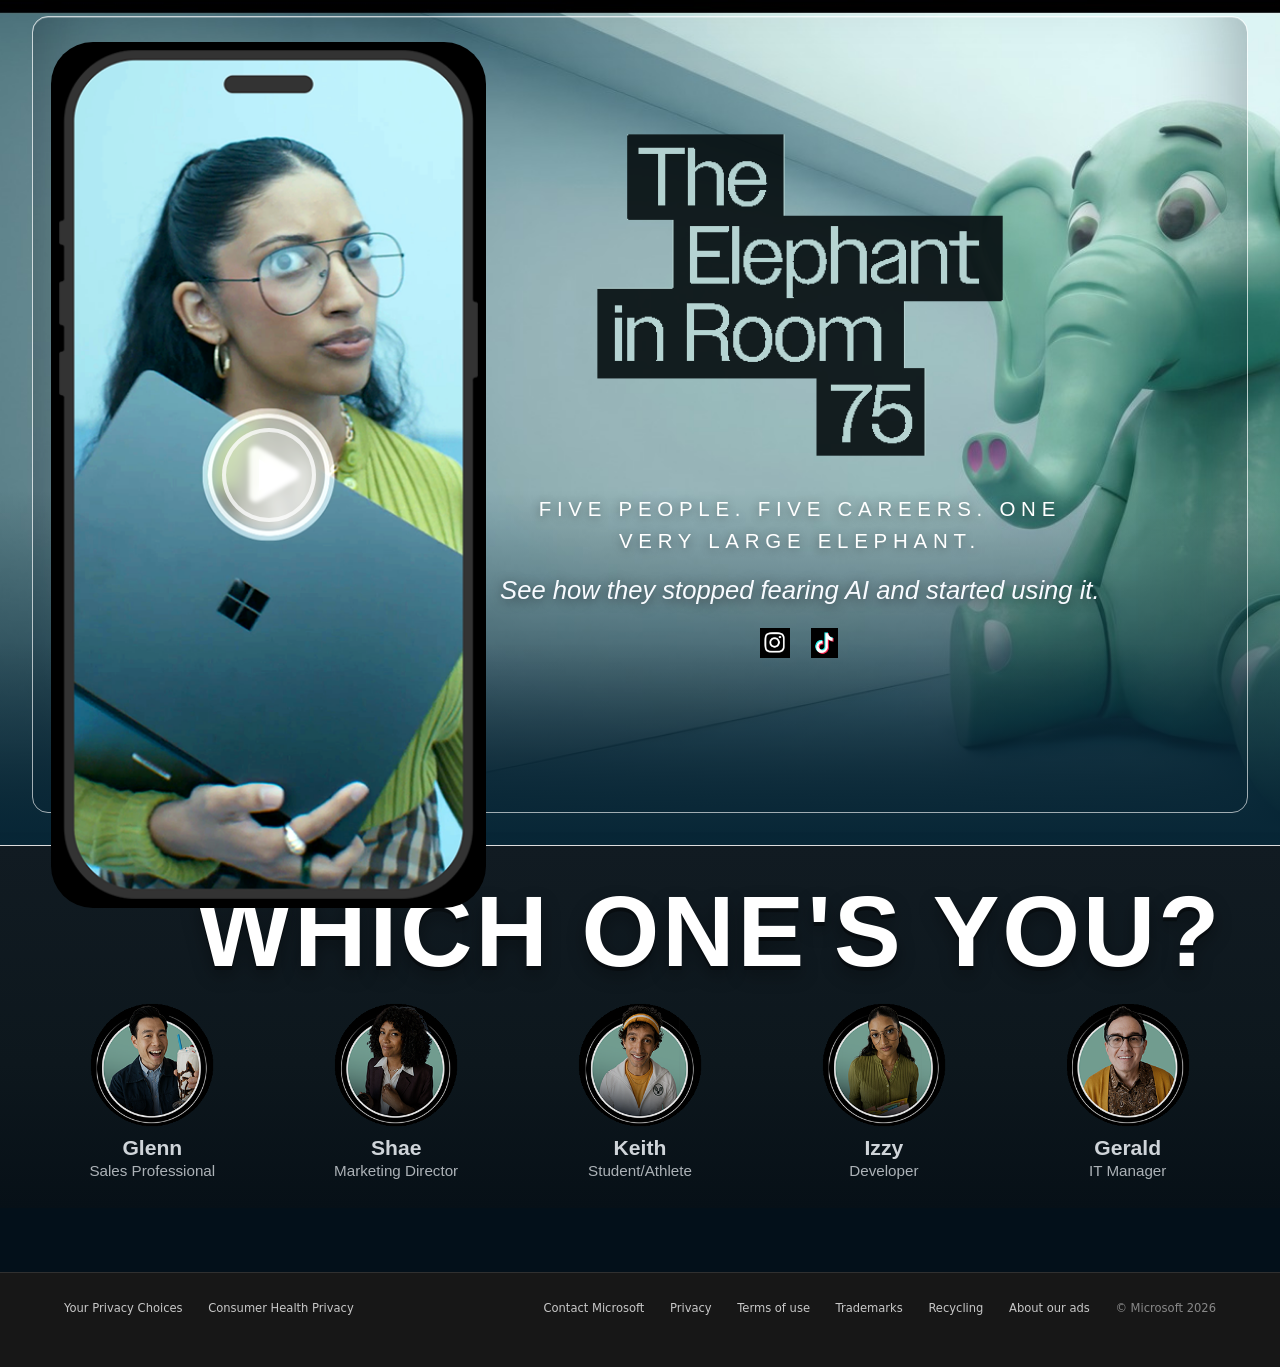
==== commit 71721285: "Refresh EITR landing page visuals and playlists Co-authored-by: Copilot <223556219+Copilot@users.nor" ====
--- a/index.html
+++ b/index.html
@@ -1,3 +1,4 @@
+<!-- Copyright (c) Microsoft Corporation. Licensed under the MIT License. -->
 <!DOCTYPE html>
 <html lang="en">
 <head>
@@ -11,8 +12,8 @@
   <meta property="og:url" content="https://aiskillsnavigator.microsoft.com/eitr/" />
   <meta name="twitter:card" content="summary_large_image" />
   <meta name="twitter:site" content="@Microsoft" />
-  <meta property="og:image" content="Images/eitr-logo.png" />
-  <meta name="twitter:image" content="Images/eitr-logo.png" />
+  <meta property="og:image" content="Images/v2-eitr-logo.png" />
+  <meta name="twitter:image" content="Images/v2-eitr-logo.png" />
 	<title>Elephant In The Room | AI Skills Navigator</title>
 
   <!-- Microsoft Clarity analytics -->
@@ -47,25 +48,9 @@
 </head>
 <body>
   <div id="cookie-banner"></div>
-  <a class="skip-nav" href="#main-content">Skip to main content</a>
+  <a class="skip-nav" href="#main-content" tabindex="0" style="position:absolute;width:1px;height:1px;padding:0;margin:-1px;overflow:hidden;clip:rect(0,0,0,0);white-space:nowrap;border:0;">Skip to main content</a>
 
 <main id="main-content" class="page-shell">
-		<header class="top-nav hero-nav" role="banner">
-			<div class="menu-left">
-				<button class="nav-hamburger" aria-label="Open menu" aria-expanded="false" aria-controls="main-nav" onclick="var n=document.getElementById('main-nav');var open=n.classList.toggle('open');this.setAttribute('aria-expanded',open);">
-					<span></span><span></span><span></span>
-				</button>
-			</div>
-			<nav class="nav-links" id="main-nav" aria-label="Main navigation">
-				<a href="all-episodes.html">All Episodes</a>
-				<a href="who-is-the-elephant.html">Who Is the Elephant</a>
-				<a href="meet-the-characters.html">Meet the Characters</a>
-				<a href="learn-more.html">Learn More</a>
-				<a href="microskilling.html">Microskilling</a>
-			</nav>
-			<div class="menu-right"></div>
-		</header>
-
 		<section class="hero">
 			<div class="hero-browser-layer" aria-hidden="true"></div>
 			<div class="hero-pane-strip" aria-hidden="true"></div>
@@ -79,15 +64,15 @@
 
 			<div class="hero-copy">
 				<p class="kicker">Let's talk about the</p>
-				<h1 class="display"><a href="index.html"><img class="display-logo" src="Images/eitr-logo.png" alt="Elephant In The Room – Home" /></a></h1>
+				<h1 class="display"><img class="display-logo" src="Images/v2-eitr-logo.png" alt="Elephant In The Room" /></h1>
 				<p class="tagline">Five People. Five Careers. One Very Large Elephant.</p>
 				<p class="subline">See how they stopped fearing AI and started using it.</p>
 				<div class="socials" aria-label="Social media links">
 					<a class="social-dot" href="#" aria-label="Instagram">
-						<svg xmlns="http://www.w3.org/2000/svg" width="18" height="18" viewBox="0 0 24 24" fill="currentColor" aria-hidden="true"><path d="M12 2.163c3.204 0 3.584.012 4.85.07 3.252.148 4.771 1.691 4.919 4.919.058 1.265.069 1.645.069 4.849 0 3.205-.012 3.584-.069 4.849-.149 3.225-1.664 4.771-4.919 4.919-1.266.058-1.644.07-4.85.07-3.204 0-3.584-.012-4.849-.07-3.26-.149-4.771-1.699-4.919-4.92-.058-1.265-.07-1.644-.07-4.849 0-3.204.013-3.583.07-4.849.149-3.227 1.664-4.771 4.919-4.919 1.266-.057 1.645-.069 4.849-.069zm0-2.163c-3.259 0-3.667.014-4.947.072-4.358.2-6.78 2.618-6.98 6.98-.059 1.281-.073 1.689-.073 4.948 0 3.259.014 3.668.072 4.948.2 4.358 2.618 6.78 6.98 6.98 1.281.058 1.689.072 4.948.072 3.259 0 3.668-.014 4.948-.072 4.354-.2 6.782-2.618 6.979-6.98.059-1.28.073-1.689.073-4.948 0-3.259-.014-3.667-.072-4.947-.196-4.354-2.617-6.78-6.979-6.98-1.281-.059-1.69-.073-4.949-.073zm0 5.838c-3.403 0-6.162 2.759-6.162 6.162s2.759 6.163 6.162 6.163 6.162-2.759 6.162-6.163c0-3.403-2.759-6.162-6.162-6.162zm0 10.162c-2.209 0-4-1.79-4-4 0-2.209 1.791-4 4-4s4 1.791 4 4c0 2.21-1.791 4-4 4zm6.406-11.845c-.796 0-1.441.645-1.441 1.44s.645 1.44 1.441 1.44c.795 0 1.439-.645 1.439-1.44s-.644-1.44-1.439-1.44z"/></svg>
+						<img src="Images/v2-icon-instagram.png" alt="" />
 					</a>
 					<a class="social-dot" href="#" aria-label="TikTok">
-						<svg xmlns="http://www.w3.org/2000/svg" width="18" height="18" viewBox="0 0 24 24" fill="currentColor" aria-hidden="true"><path d="M12.525.02c1.31-.02 2.61-.01 3.91-.02.08 1.53.63 3.09 1.75 4.17 1.12 1.11 2.7 1.62 4.24 1.79v4.03c-1.44-.05-2.89-.35-4.2-.97-.57-.26-1.1-.59-1.62-.93-.01 2.92.01 5.84-.02 8.75-.08 1.4-.54 2.79-1.35 3.94-1.31 1.92-3.58 3.17-5.91 3.21-1.43.08-2.86-.31-4.08-1.03-2.02-1.19-3.44-3.37-3.65-5.71-.02-.5-.03-1-.01-1.49.18-1.9 1.12-3.72 2.58-4.96 1.66-1.44 3.98-2.13 6.15-1.72.02 1.48-.04 2.96-.04 4.44-.99-.32-2.15-.23-3.02.37-.63.41-1.11 1.04-1.36 1.75-.21.51-.15 1.07-.14 1.61.24 1.64 1.82 3.02 3.5 2.87 1.12-.01 2.19-.66 2.77-1.61.19-.33.4-.67.41-1.06.1-1.79.06-3.57.07-5.36.01-4.03-.01-8.05.02-12.07z"/></svg>
+						<img src="Images/v2-icon-tiktok.png" alt="" />
 					</a>
 				</div>
 			</div>
@@ -97,36 +82,49 @@
 			<section class="characters">
 				<h2 class="section-title">Which One's You?</h2>
 				<div class="character-row">
-					<article class="character active" data-persona="gerald" role="button" tabindex="0" aria-pressed="true">
-						<div class="avatar"><img class="avatar-photo" src="Images/persona-gerald.png" alt="Gerald profile photo" /></div>
-						<p class="character-name">Gerald</p>
-						<p class="character-role">IT Manager</p>
-					</article>
-					<article class="character" data-persona="shae" role="button" tabindex="0" aria-pressed="false">
-						<div class="avatar"><img class="avatar-photo" src="Images/persona-shae.png" alt="Shae profile photo" /></div>
-						<p class="character-name">Shae</p>
-						<p class="character-role">Business Leader</p>
-					</article>
-					<article class="character" data-persona="keith" role="button" tabindex="0" aria-pressed="false">
-						<div class="avatar"><img class="avatar-photo" src="Images/persona-keith.png" alt="Keith profile photo" /></div>
-						<p class="character-name">Keith</p>
-						<p class="character-role">Student/Athlete</p>
-					</article>
-					<article class="character" data-persona="izzy" role="button" tabindex="0" aria-pressed="false">
-						<div class="avatar"><img class="avatar-photo" src="Images/persona-izzy.png" alt="Izzy profile photo" /></div>
-						<p class="character-name">Izzy</p>
-						<p class="character-role">IT Professional</p>
-					</article>
-					<article class="character" data-persona="glenn" role="button" tabindex="0" aria-pressed="false">
-						<div class="avatar"><img class="avatar-photo" src="Images/persona-glenn.png" alt="Glenn profile photo" /></div>
-						<p class="character-name">Glenn</p>
-						<p class="character-role">Sales Professional</p>
-					</article>
+					<button class="character" data-persona="glenn" type="button" aria-pressed="false">
+						<span class="avatar"><img class="avatar-photo" src="Images/v2-persona-glenn.png" alt="Glenn profile photo" /></span>
+						<span class="character-name">Glenn</span>
+						<span class="character-role">Sales Professional</span>
+					</button>
+					<button class="character" data-persona="shae" type="button" aria-pressed="false">
+						<span class="avatar"><img class="avatar-photo" src="Images/v2-persona-shae.png" alt="Shae profile photo" /></span>
+						<span class="character-name">Shae</span>
+						<span class="character-role">Marketing Director</span>
+					</button>
+					<button class="character" data-persona="keith" type="button" aria-pressed="false">
+						<span class="avatar"><img class="avatar-photo" src="Images/v2-persona-keith.png" alt="Keith profile photo" /></span>
+						<span class="character-name">Keith</span>
+						<span class="character-role">Student/Athlete</span>
+					</button>
+					<button class="character" data-persona="izzy" type="button" aria-pressed="false">
+						<span class="avatar"><img class="avatar-photo" src="Images/v2-persona-izzy.png" alt="Izzy profile photo" /></span>
+						<span class="character-name">Izzy</span>
+						<span class="character-role">Developer</span>
+					</button>
+					<button class="character" data-persona="gerald" type="button" aria-pressed="false">
+						<span class="avatar"><img class="avatar-photo" src="Images/v2-persona-gerald.png" alt="Gerald profile photo" /></span>
+						<span class="character-name">Gerald</span>
+						<span class="character-role">IT Manager</span>
+					</button>
 				</div>
 			</section>
 
-			<section class="content">
-				<p class="recommend">Recommended AI Skills Navigator Playlist:<br /><strong>Sell Smarter with AI</strong></p>
+			<section class="content" id="content-panel" hidden>
+				<article class="story-panel" id="story-panel">
+					<span class="story-eyebrow">Meet Glenn</span>
+					<h2>Can he use AI to paint a winning picture?</h2>
+					<p>Glenn, an accountant at a paint company, has a shot at landing Frosty Boy, a beloved ice cream-and-burger chain, but time is running out to build the pitch. Can he use AI to paint a winning picture, or will things get messy?</p>
+					<div class="story-actions">
+						<a href="all-episodes.html#glenn" class="story-link">Watch Glenn's story now</a>
+						<a class="inline-social" href="#" aria-label="Instagram"><img src="Images/v2-icon-instagram.png" alt="" /></a>
+						<a class="inline-social" href="#" aria-label="TikTok"><img src="Images/v2-icon-tiktok.png" alt="" /></a>
+					</div>
+				</article>
+				<div class="playlist-header">
+					<h2 class="recommend">Start your AI skilling journey on AI Skills Navigator</h2>
+					<p class="recommend-subline"></p>
+				</div>
 				<div id="paths-root" aria-live="polite" aria-atomic="true"></div>
 			</section>
 		</div>
@@ -135,187 +133,90 @@
 		(() => {
 			const personas = {
 				gerald: {
-					playlist: "Secure and Scale IT with AI",
-					paths: [
-						{
-							title: "Role Foundations",
-							description: "Build practical AI habits for service desk triage, documentation, and IT request handling.",
-							cards: [
-								{ meta: "AI Skills Navigator - Video", title: "Agents in Microsoft Intune", description: "Automate device and security policy management with Intune agents, policy drafts, change review, and remediation guidance.", href: "https://aiskillsnavigator.microsoft.com/explore/search/video-b31382f2aa0606f35a648957e7b6203b2398a7e28b1e0f45dbfedc8eec042595", thumbnail: "https://i.ytimg.com/vi/V7dlyoXzEE4/hqdefault.jpg" },
-								{ meta: "YouTube Video - 4 mins", title: "Draft better incident notes", description: "Use structured prompts to create faster, clearer post-incident recaps." },
-								{ meta: "Learning Path - 2 hrs 40 mins", title: "Automate repetitive IT tasks", description: "Reduce manual admin work across onboarding, reporting, and routine maintenance." },
-								{ meta: "Interactive - 20 mins", title: "Build a triage workflow", description: "Design a lightweight triage flow that routes and prioritizes tickets with AI support." }
-							]
-						},
-						{
-							title: "Role Proficiency",
-							description: "Move from one-off prompts to repeatable agent workflows for IT operations.",
-							cards: [
-								{ meta: "YouTube Video - 6 mins", title: "Standardize escalation guidance", description: "Create reusable escalation playbooks for common infrastructure events." },
-								{ meta: "Applied Skills - 40 mins", title: "Create a runbook copilot", description: "Convert long runbooks into guided, task-based assistant flows." },
-								{ meta: "Learning Path - 3 hrs 10 mins", title: "Improve root-cause analysis", description: "Use AI-assisted pattern spotting to reduce recurring incidents." },
-								{ meta: "Interactive - 18 mins", title: "Model your on-call dashboard", description: "Design a single view for alerts, ownership, and incident status." }
-							]
-						},
-						{
-							title: "Role Expertise",
-							description: "Lead safe AI adoption in IT with governance, reliability, and measurable outcomes.",
-							cards: [
-								{ meta: "LinkedIn Learning - 28 mins", title: "Responsible AI for IT leaders", description: "Set controls and guardrails while enabling rapid experimentation." },
-								{ meta: "Learning Path - 2 hrs 55 mins", title: "Modernize IT knowledge systems", description: "Turn fragmented docs into a searchable, maintainable AI-ready knowledge base." },
-								{ meta: "YouTube Video - 7 mins", title: "Measure support performance with AI", description: "Track resolution quality and speed using practical benchmark metrics." },
-								{ meta: "Interactive - 15 mins", title: "Roadmap AI ops maturity", description: "Create a 90-day maturity plan for team capability, tooling, and governance." }
-							]
-						}
+					story: {
+						eyebrow: "Meet Gerald",
+						heading: "Can he embrace AI without opening a new can of worms?",
+						body: "Gerald is an IT manager who helped build TinDin into a fast-growing tinned-fish business, but he worries expansion and AI could cost it the human touch. Can he embrace AI without opening a new can of worms, or sardines?",
+						watchLabel: "Watch Gerald's story now"
+					},
+					sectionTitle: "Work less. Azure more.",
+					sectionSubtitle: "Need help managing Azure spend? Use Copilot and agents to spend less time managing Azure and get Azure to manage itself.",
+					paths: [
+						{ title: "Managing Costs in Azure", description: "A few basic things to know before you use AI tools.", href: "https://aiskillsnavigator.microsoft.com/playlists/precreated/precreatedplaylist-0ef615fbd653fc0871395be14d9a111876b52ea174528f123cb557f4db8e7ca0?UTM_Source=AUD&UTM_Medium=Webpage&UTM_Campaign=EITREvetPage&UTM_Term=ITpro&UTM_Content=PL1", thumbnail: "Images/thumb-it-costs.png", imageAsset: "Thumbnail selected from folder" },
+						{ title: "Copilot in your cost management toolbox", description: "Gerald demonstrated how Copilot helped him discover efficiencies. Review some additional and more in depth examples.", href: "https://aiskillsnavigator.microsoft.com/playlists/precreated/precreatedplaylist-d5eaee65690b635da60defd7aa78b239586bb72dbe0be20b7545ac05dbb46e10?UTM_Source=AUD&UTM_Medium=Webpage&UTM_Campaign=EITREvetPage&UTM_Term=ITpro&UTM_Content=PL2", thumbnail: "Images/thumb-it-toolbox.png", imageAsset: "Thumbnail selected from folder" },
+						{ title: "Investigate agents for operations", description: "Whether you're planning, deploying, validating, or managing, agentic tools can add to your capabilities.", href: "https://aiskillsnavigator.microsoft.com/playlists/precreated/precreatedplaylist-bd617e6a478bdedefc9c211a995323be7718f1d8973f0cdfca260f39b5514582?UTM_Source=AUD&UTM_Medium=Webpage&UTM_Campaign=EITREvetPage&UTM_Term=ITpro&UTM_Content=PL3", thumbnail: "Images/thumb-it-agents.png", imageAsset: "Thumbnail selected from folder" }
 					]
 				},
 				shae: {
-					playlist: "Lead Teams with Confident AI Decisions",
-					paths: [
-						{
-							title: "Role Foundations",
-							description: "Use AI to improve strategic planning, communication, and decision quality.",
-							cards: [
-								{ meta: "Learning Path - 2 hrs 20 mins", title: "Frame stronger business questions", description: "Translate ambiguous goals into clear, testable prompts and decisions." },
-								{ meta: "YouTube Video - 3 mins", title: "Summarize executive updates", description: "Generate concise weekly briefs tailored for stakeholders." },
-								{ meta: "Applied Skills - 25 mins", title: "Draft strategic narratives", description: "Build persuasive, data-informed narratives for change initiatives." },
-								{ meta: "Interactive - 14 mins", title: "Map team priorities", description: "Use AI to balance impact, effort, and urgency in your planning cycle." }
-							]
-						},
-						{
-							title: "Role Proficiency",
-							description: "Operationalize AI into recurring leadership rhythms and team execution.",
-							cards: [
-								{ meta: "YouTube Video - 5 mins", title: "Coach with AI-prepared 1:1s", description: "Generate focused coaching agendas from project and performance signals." },
-								{ meta: "Learning Path - 3 hrs 05 mins", title: "Drive cross-functional alignment", description: "Use shared AI workspaces to align teams on goals and dependencies." },
-								{ meta: "Applied Skills - 45 mins", title: "Prioritize roadmap tradeoffs", description: "Test decision scenarios quickly before committing resources." },
-								{ meta: "Interactive - 16 mins", title: "Build an operating cadence", description: "Create repeatable review loops for forecasting, blockers, and risk decisions." }
-							]
-						},
-						{
-							title: "Role Expertise",
-							description: "Shape responsible AI culture with transparency, accountability, and adoption metrics.",
-							cards: [
-								{ meta: "LinkedIn Learning - 31 mins", title: "Executive AI communication", description: "Communicate AI strategy clearly to boards, leaders, and operational teams." },
-								{ meta: "Learning Path - 2 hrs 48 mins", title: "Govern AI decision quality", description: "Define checks for evidence, bias, and consistency in high-impact decisions." },
-								{ meta: "YouTube Video - 6 mins", title: "Adoption scorecard design", description: "Track utilization, quality, and business impact across departments." },
-								{ meta: "Interactive - 12 mins", title: "Plan leadership enablement", description: "Create an adoption plan for managers at different AI maturity levels." }
-							]
-						}
+					story: {
+						eyebrow: "Meet Shae",
+						heading: "Can AI strengthen her big idea without taking away what makes it hers?",
+						body: "Shae, a marketing director at a cosmetics brand owned by a tween vlogger, must launch a new product while defending a shrinking marketing budget. Can AI strengthen her big idea without taking away what makes it hers?",
+						watchLabel: "Watch Shae's story now"
+					},
+					sectionTitle: "Lead Teams with Confident AI Decisions",
+					sectionSubtitle: "Explore AI use cases for marketing planning, content production, and campaign decision-making.",
+					paths: [
+						{ title: "Scale content production efficiently", description: "Repurpose long-form assets into slides, social copy, emails, and other campaign materials.", href: "learn-more.html", thumbnail: "Images/thumb-marketing-scale.png" },
+						{ title: "Improve decision-making with data", description: "Use AI to summarize top KPIs for messaging impact and turn campaign outcomes into clear recommendations.", href: "https://youtu.be/F7aKSXlI3Yw?si=aQP4oBSJtHovdENo", thumbnail: "https://i.ytimg.com/vi/F7aKSXlI3Yw/hqdefault.jpg", imageAsset: "https://youtu.be/F7aKSXlI3Yw?si=aQP4oBSJtHovdENo" },
+						{ title: "Create marketing copy aligned to brand voice", description: "Use Copilot to generate marketing copy that aligns to storybook voice, tone, and quality expectations.", href: "learn-more.html", thumbnail: "Images/thumb-marketing-copy.png" }
 					]
 				},
 				keith: {
-					playlist: "Study Faster and Perform Better with AI",
-					paths: [
-						{
-							title: "Role Foundations",
-							description: "Learn practical AI workflows for class prep, time management, and communication.",
-							cards: [
-								{ meta: "YouTube Video - 3 mins", title: "Break readings into study notes", description: "Convert long readings into concise summaries and flashcard prompts." },
-								{ meta: "Applied Skills - 22 mins", title: "Build a weekly planner", description: "Use AI to map coursework, training blocks, and deadlines in one schedule." },
-								{ meta: "Learning Path - 1 hr 55 mins", title: "Write clearer assignments", description: "Improve structure, argument flow, and revision quality with AI feedback." },
-								{ meta: "Interactive - 10 mins", title: "Set game-day routines", description: "Create consistent pre- and post-performance reflection templates." }
-							]
-						},
-						{
-							title: "Role Proficiency",
-							description: "Use AI to train smarter, reflect faster, and improve execution under pressure.",
-							cards: [
-								{ meta: "YouTube Video - 4 mins", title: "Analyze practice sessions", description: "Turn notes and stats into actionable practice focus points." },
-								{ meta: "Learning Path - 2 hrs 30 mins", title: "Presentation and communication skills", description: "Use AI rehearsal tools to improve delivery for class and team contexts." },
-								{ meta: "Applied Skills - 28 mins", title: "Build feedback loops", description: "Capture coach and instructor feedback in a structured improvement system." },
-								{ meta: "Interactive - 15 mins", title: "Plan recovery windows", description: "Balance workload, rest, and deadlines with adaptive planning prompts." }
-							]
-						},
-						{
-							title: "Role Expertise",
-							description: "Develop long-term AI literacy for career growth and ethical tool use.",
-							cards: [
-								{ meta: "LinkedIn Learning - 24 mins", title: "Responsible AI habits for students", description: "Use AI ethically while maintaining originality and academic integrity." },
-								{ meta: "YouTube Video - 5 mins", title: "Build your professional profile", description: "Create stronger resumes and bios with evidence-based career storytelling." },
-								{ meta: "Learning Path - 2 hrs 15 mins", title: "Career readiness with AI", description: "Practice interview prep, role research, and networking communication." },
-								{ meta: "Interactive - 12 mins", title: "Map next-semester goals", description: "Set measurable growth goals for academics, athletics, and career prep." }
-							]
-						}
+					story: {
+						eyebrow: "Meet Keith",
+						heading: "Can AI help him create a new game plan?",
+						body: "Keith is a college student who has two months to declare a major and find a future beyond tennis. Can AI help him create a new game plan and find a career that will still be there when he graduates?",
+						watchLabel: "Watch Keith's story now"
+					},
+					sectionTitle: "Skills for Your Next Big Move",
+					sectionSubtitle: "Learn practical skills for school, work, and everything in between.",
+					paths: [
+						{ title: "Starting with AI the Basics", description: "Learn practical skills for school, work, and everything in between.", href: "https://aiskillsnavigator.microsoft.com/playlists/precreated/precreatedplaylist-7256d1f6e562537b830906cd28454732a31c2f4a45c4eca8f0b16bf8d51701ff", thumbnail: "Images/thumb-student-basics.png", imageAsset: "Thumbnail selected from folder" },
+						{ title: "Starting Your Job Search", description: "From applying to interviewing to the offer.", href: "https://aiskillsnavigator.microsoft.com/playlists/precreated/precreatedplaylist-b673c2f2b566efcdea40753130645b0c2b9de64c810a065e49078caf44daeed7", thumbnail: "Images/thumb-student-job-search.png", imageAsset: "Thumbnail selected from folder" },
+						{ title: "Build your career decision roadmap", description: "Compare paths, plan next steps, and prepare for a future beyond tennis.", href: "https://learn.microsoft.com/en-us/microsoft-365/copilot/extensibility/agent-template-career-coach", thumbnail: "Images/thumb-student-roadmap.png" }
 					]
 				},
 				izzy: {
-					playlist: "Engineer Better Systems with AI",
-					paths: [
-						{
-							title: "Role Foundations",
-							description: "Apply AI to debugging, documentation, and code quality improvements.",
-							cards: [
-								{ meta: "Applied Skills - 34 mins", title: "Write cleaner technical docs", description: "Generate maintainable docs from code context and architecture notes." },
-								{ meta: "YouTube Video - 4 mins", title: "Prompt for safer refactors", description: "Use AI to propose small, testable code changes with rollback confidence." },
-								{ meta: "Learning Path - 2 hrs 42 mins", title: "Accelerate code reviews", description: "Build a rubric for faster review cycles and higher signal feedback." },
-								{ meta: "Interactive - 17 mins", title: "Create a debug playbook", description: "Standardize diagnosis patterns for recurring defects and incidents." }
-							]
-						},
-						{
-							title: "Role Proficiency",
-							description: "Move to advanced AI-assisted engineering workflows and automation patterns.",
-							cards: [
-								{ meta: "YouTube Video - 6 mins", title: "Test generation with guardrails", description: "Generate edge-case-focused tests while preserving meaningful assertions." },
-								{ meta: "Applied Skills - 38 mins", title: "Automate integration checks", description: "Use AI to create repeatable pre-merge validation routines." },
-								{ meta: "Learning Path - 3 hrs 20 mins", title: "Design resilient architecture", description: "Explore tradeoffs and failure modes with AI-assisted design prompts." },
-								{ meta: "Interactive - 16 mins", title: "Plan technical debt sprints", description: "Prioritize debt reduction by impact, risk, and implementation effort." }
-							]
-						},
-						{
-							title: "Role Expertise",
-							description: "Build AI engineering leadership with governance and scalable standards.",
-							cards: [
-								{ meta: "LinkedIn Learning - 29 mins", title: "Engineering governance with AI", description: "Set standards for quality, privacy, and reliability in AI-assisted code." },
-								{ meta: "Learning Path - 2 hrs 58 mins", title: "Lead AI-ready platform teams", description: "Scale reusable patterns across teams with clear ownership models." },
-								{ meta: "YouTube Video - 7 mins", title: "Measure development velocity", description: "Track where AI creates real delivery gains versus noise." },
-								{ meta: "Interactive - 13 mins", title: "Set a code quality charter", description: "Define non-negotiable quality gates for AI-assisted development." }
-							]
-						}
+					story: {
+						eyebrow: "Meet Izzy",
+						heading: "Can AI help her catch up?",
+						body: "Izzy is a Developer at a real estate platform leading a high-pressure app integration as AI-generated code and pull requests flood her queue. Can AI help her catch up, or is she already too far behind the curve?",
+						watchLabel: "Watch Izzy's story now"
+					},
+					sectionTitle: "Accelerate development with GitHub AI",
+					sectionSubtitle: "Learn to use GitHub Copilot and agentic AI tools to write, review, and deliver software faster while maintaining quality and control.",
+					paths: [
+						{ title: "Accelerate Code Reviews with GitHub Copilot", description: "Learn how to use GitHub Copilot to streamline pull request reviews, identify bugs earlier, and improve code quality.", href: "https://aiskillsnavigator.microsoft.com/playlists/precreated/precreatedplaylist-1d5028bfdabc12dedcc0e9935fca5f0b1935e2b7222e89c22d5cedd2cbd52aa9?UTM_Source=AUD&UTM_Medium=Webpage&UTM_Campaign=EITREvetPage&UTM_Term=Developer&UTM_Content=PL1", thumbnail: "Images/thumb-dev-code-reviews.png", imageAsset: "https://aiskillsnavigator.microsoft.com/player?playlistId=7eceda23-7def-4e8e-b5a2-a57bb9a2212f&catalogId=video-95b11cc074e8761d71ad740b9a97a4be76c4be876259df33adecdd4d90673e2d" },
+						{ title: "Use AI-assisted coding with GitHub Copilot", description: "Use GitHub Copilot to write, review, and understand code faster. Learn the basics, apply it to real tasks, and improve code quality.", href: "https://aiskillsnavigator.microsoft.com/playlists/precreated/precreatedplaylist-203a497597c0f9a90f9c39aed6d16817763da05eb82173161461fe67a372d80a?UTM_Source=AUD&UTM_Medium=Webpage&UTM_Campaign=EITREvetPage&UTM_Term=Developer&UTM_Content=PL2", thumbnail: "Images/thumb-dev-ai-coding.png", imageAsset: "https://aiskillsnavigator.microsoft.com/player?playlistId=8c6a7a23-eea8-443d-8a1c-546af6bff376&catalogId=video-f9ff5275e9c50b00648bded2430d1c4660152a4382e8eb8d12031c0d8b6e5b27" },
+						{ title: "Develop agentic AI systems with GitHub", description: "Learn how GitHub is evolving the SDLC with agentic systems and AI agents that automate workflows within human-defined guardrails.", href: "https://aiskillsnavigator.microsoft.com/playlists/precreated/precreatedplaylist-c6b94c46f109a3eba698fbd71a1620a5f5e90085e75a9a48ab2033dd13ebaed6?UTM_Source=AUD&UTM_Medium=Webpage&UTM_Campaign=EITREvetPage&UTM_Term=Developer&UTM_Content=PL3", thumbnail: "https://i.ytimg.com/vi/XisVQoz5grw/hqdefault.jpg", imageAsset: "https://www.youtube.com/watch?v=XisVQoz5grw" }
 					]
 				},
 				glenn: {
-					playlist: "Sell Smarter with AI",
-					paths: [
-						{
-							title: "Role Foundations",
-							description: "Learn how to use generative AI to optimize sales prospecting, customer communication, and presentation.",
-							cards: [
-								{ meta: "Applied Skills - 30 mins", title: "Streamline workflow with AI chat", description: "Microsoft Applied Skills learning path for practical communication support." },
-								{ meta: "YouTube Video - 2 mins", title: "Update messaging for new audiences", description: "Tailor one message to different sales personas with Copilot." },
-								{ meta: "YouTube Video - 2 mins", title: "Enhance your sales dashboard", description: "Build a sales trend chart with Copilot and focus on key actions." },
-								{ meta: "Learning Path - 3 hrs", title: "Work smarter with AI", description: "A guided, practical path to use AI tools in daily sales routines." }
-							]
-						},
-						{
-							title: "Role Proficiency",
-							description: "Learn how to apply agentic workflows to build and execute your sales strategy.",
-							cards: [
-								{ meta: "YouTube Video - 5 mins", title: "Turn raw data into insights", description: "Move from spreadsheet clutter to actionable weekly planning." },
-								{ meta: "YouTube Video - 2 mins", title: "Design a customer sequence", description: "Create a reusable re-engagement sequence powered by Copilot." },
-								{ meta: "Learning Path - 3 hrs 52 mins", title: "Transform daily business process", description: "Implement agent workflows that reduce repetitive manual steps." },
-								{ meta: "Interactive - 15 mins", title: "Build your sales command center", description: "Connect tasks, notes, and follow-ups into one operating dashboard." }
-							]
-						},
-						{
-							title: "Role Expertise",
-							description: "Build fluency in AI principles that help facilitate organizational change.",
-							cards: [
-								{ meta: "LinkedIn Learning - 26 mins", title: "Adaptability mindset in the age of AI", description: "Lead from uncertainty to action with resilient communication habits." },
-								{ meta: "LinkedIn Learning - 39 mins", title: "Leading responsible AI in organizations", description: "Practical decision patterns for balancing speed, risk, and trust." },
-								{ meta: "LinkedIn Learning - 23 mins", title: "Responsible AI for managers", description: "Build team rituals for thoughtful AI usage and measurable outcomes." },
-								{ meta: "LinkedIn Learning - 18 mins", title: "Integrating AI into business strategy", description: "Translate AI capability into strategic value and competitive advantage." }
-							]
-						}
+					story: {
+						eyebrow: "Meet Glenn",
+						heading: "Can he use AI to paint a winning picture?",
+						body: "Glenn, an accountant at a paint company, has a shot at landing Frosty Boy, a beloved ice cream-and-burger chain, but time is running out to build the pitch. Can he use AI to paint a winning picture, or will things get messy?",
+						watchLabel: "Watch Glenn's story now"
+					},
+					sectionTitle: "Sell Smarter with AI",
+					sectionSubtitle: "Use AI to personalize outreach, prepare for sales meetings, and turn pipeline data into action.",
+					paths: [
+						{ title: "Personalize customer interactions and recommendations", description: "Generate messaging variants and personalize outreach using deal or account history.", href: "https://youtu.be/Ak0QWdAskjo?si=XNwsrlKquDRGhOfQ", thumbnail: "https://i.ytimg.com/vi/Ak0QWdAskjo/hqdefault.jpg", imageAsset: "https://youtu.be/Ak0QWdAskjo?si=XNwsrlKquDRGhOfQ" },
+						{ title: "Improve sales productivity", description: "Use AI to prepare for meetings, summarize calls, and draft follow-up communications.", href: "https://youtu.be/5yXjktPaYZQ", thumbnail: "https://i.ytimg.com/vi/5yXjktPaYZQ/hqdefault.jpg", imageAsset: "https://youtu.be/5yXjktPaYZQ" },
+						{ title: "Forecast sales trends and revenue outcomes", description: "Build a trend chart comparing monthly performance to quota and turn pipeline data into action.", href: "https://youtu.be/vCCAcuojZTM?si=OuHUPslowI5W_mnD", thumbnail: "https://i.ytimg.com/vi/vCCAcuojZTM/hqdefault.jpg", imageAsset: "https://youtu.be/vCCAcuojZTM?si=OuHUPslowI5W_mnD" }
 					]
 				}
 			};
 
 			const personaCards = Array.from(document.querySelectorAll(".character[data-persona]"));
-			const playlistStrong = document.querySelector(".recommend strong");
+			const contentPanel = document.getElementById("content-panel");
+			const storyPanel = document.getElementById("story-panel");
+			const playlistTitle = document.querySelector(".recommend");
+			const playlistSubtitle = document.querySelector(".recommend-subline");
 			const pathsRoot = document.getElementById("paths-root");
 
-			if (!personaCards.length || !playlistStrong || !pathsRoot) {
+			if (!personaCards.length || !contentPanel || !storyPanel || !playlistTitle || !playlistSubtitle || !pathsRoot) {
 				return;
 			}
 
@@ -361,25 +262,45 @@
 
 			function renderPaths(paths) {
 				pathsRoot.textContent = "";
-				paths.forEach((pathItem) => {
-					const section = document.createElement("section");
-					section.className = "path";
-
-					const heading = document.createElement("h3");
-					heading.textContent = pathItem.title;
-					section.appendChild(heading);
+				const grid = document.createElement("div");
+				grid.className = "card-grid";
+				paths.slice(0, 3).forEach((pathItem) => {
+					const card = document.createElement(pathItem.href ? "a" : "article");
+					card.className = "card";
+					if (pathItem.href) {
+						card.href = pathItem.href;
+						card.target = "_blank";
+						card.rel = "noopener noreferrer";
+					}
+
+					const thumb = document.createElement("div");
+					thumb.className = "thumb";
+					if (pathItem.thumbnail) {
+						const image = document.createElement("img");
+						image.src = pathItem.thumbnail;
+						image.alt = "";
+						image.loading = "lazy";
+						thumb.appendChild(image);
+					}
+					card.appendChild(thumb);
+
+					const meta = document.createElement("em");
+					meta.textContent = pathItem.href && pathItem.href.includes("youtu") ? "YouTube Video" : "AI Skills Navigator";
+					card.appendChild(meta);
+
+					const title = document.createElement("h4");
+					title.className = "card-title";
+					title.textContent = pathItem.title;
+					card.appendChild(title);
 
 					const desc = document.createElement("p");
+					desc.className = "card-desc";
 					desc.textContent = pathItem.description;
-					section.appendChild(desc);
-
-					const grid = document.createElement("div");
-					grid.className = "card-grid";
-					renderCards(pathItem.cards, grid);
-					section.appendChild(grid);
-
-					pathsRoot.appendChild(section);
-				});
+					card.appendChild(desc);
+
+					grid.appendChild(card);
+				});
+				pathsRoot.appendChild(grid);
 			}
 
 			function setActivePersona(personaId) {
@@ -388,6 +309,7 @@
 					return;
 				}
 
+				contentPanel.hidden = false;
 				personaCards.forEach((card) => {
 					const isActive = card.dataset.persona === personaId;
 					card.classList.toggle("active", isActive);
@@ -395,7 +317,14 @@
 					card.setAttribute("aria-pressed", isActive ? "true" : "false");
 				});
 
-				playlistStrong.textContent = data.playlist;
+				storyPanel.querySelector(".story-eyebrow").textContent = data.story.eyebrow;
+				storyPanel.querySelector("h2").textContent = data.story.heading;
+				storyPanel.querySelector("p").textContent = data.story.body;
+				const storyLinks = storyPanel.querySelectorAll("a");
+				storyLinks[0].textContent = data.story.watchLabel;
+				storyLinks[0].href = `all-episodes.html#${personaId}`;
+				playlistTitle.textContent = data.sectionTitle;
+				playlistSubtitle.textContent = data.sectionSubtitle;
 				renderPaths(data.paths);
 			}
 
@@ -412,7 +341,10 @@
 				});
 			});
 
-			setActivePersona("gerald");
+			const requestedPersona = window.location.hash.replace("#", "");
+			if (personas[requestedPersona]) {
+				setActivePersona(requestedPersona);
+			}
 		})();
 	</script>
   <footer class="ms-footer" role="contentinfo" aria-label="Microsoft footer">
--- a/styles.css
+++ b/styles.css
@@ -1,3 +1,4 @@
+/* Copyright (c) Microsoft Corporation. Licensed under the MIT License. */
 :root {
   color-scheme: light;
   --hero-bg-focus-x: 50%;
@@ -90,7 +91,7 @@
 }
 
 .top-nav {
-  display: flex;
+  display: none;
   justify-content: space-between;
   align-items: center;
   gap: 1rem;
@@ -180,9 +181,9 @@
 
 .hero {
   display: grid;
-  grid-template-columns: minmax(220px, 0.75fr) 0.75fr;
-  min-height: 580px;
-  padding-bottom: 2.4rem;
+  grid-template-columns: minmax(340px, 0.7fr) 1fr;
+  min-height: 845px;
+  padding-bottom: 0;
   position: relative;
   isolation: isolate;
   z-index: 3;
@@ -191,13 +192,13 @@
     linear-gradient(
       180deg,
       transparent 0%,
-      transparent 55%,
-      color-mix(in srgb, var(--cp-ocean-soft) 60%, transparent) 78%,
-      var(--cp-ocean-soft) 100%
+      transparent 76%,
+      rgba(7, 21, 28, 0.22) 88%,
+      rgba(7, 21, 28, 0.7) 100%
     ),
-    url("Images/EITRbkdNew.png");
-  background-size: 186% auto;
-  background-position: 33% 38%;
+    url("Images/v2-hero-scene.jpg");
+  background-size: cover;
+  background-position: center top;
   background-repeat: no-repeat;
 }
 
@@ -228,7 +229,7 @@
   right: 2rem;
   top: 1rem;
   bottom: 2rem;
-  border: 1px solid color-mix(in srgb, var(--cp-warning) 72%, transparent);
+  border: 1px solid rgba(255, 255, 255, 0.82);
   border-radius: 16px;
   opacity: 0.74;
   pointer-events: none;
@@ -254,35 +255,32 @@
 .phone-stage {
   display: grid;
   place-items: start center;
-  padding: 2.5rem 1rem;
+  padding: 2.6rem 0.6rem 0;
   background: transparent;
   z-index: 4;
+  position: absolute;
+  inset: 0 auto 0 0;
+  width: 42%;
 }
 
 .phone {
-  width: min(330px, 85%);
-  aspect-ratio: 9 / 18;
+  width: clamp(330px, 34vw, 445px);
+  aspect-ratio: 424 / 844;
   border-radius: 42px;
-  border: 6px solid color-mix(in srgb, var(--cp-border-strong) 60%, var(--cp-text) 40%);
-  background-image: url("Images/1774267270237.jpg");
-  background-size: cover;
+  border: 0;
+  background-image: url("Images/v2-phone.png");
+  background-size: contain;
   background-position: center;
+  background-repeat: no-repeat;
   position: relative;
-  transform: translateY(98px);
-  overflow: hidden;
-  box-shadow: var(--cp-shadow);
+  transform: translateY(0);
+  overflow: visible;
+  box-shadow: none;
   z-index: 2;
 }
 
 .notch {
-  width: 86px;
-  height: 12px;
-  border-radius: 999px;
-  background: color-mix(in srgb, var(--cp-text) 80%, var(--cp-surface) 20%);
-  position: absolute;
-  top: 12px;
-  left: 50%;
-  transform: translateX(-50%);
+  display: none;
 }
 
 .person-placeholder {
@@ -313,36 +311,28 @@
 }
 
 .hero-copy {
+  grid-column: 2;
   display: grid;
-  align-content: center;
+  align-content: start;
   justify-items: center;
   text-align: center;
-  padding: 8rem 1.8rem 2.3rem 0.4rem;
+  padding: 7.65rem 1.8rem 2.3rem 0.4rem;
   background: transparent;
   border: 0;
   border-radius: 0;
   box-shadow: none;
   backdrop-filter: none;
   z-index: 4;
-  transform: translateX(-46px);
-  max-width: min(620px, 96%);
+  transform: translateX(-36px);
+  max-width: min(640px, 96%);
 }
 
 .kicker {
-  margin: 0;
-  font-size: 1.72rem;
-  color: var(--cp-ocean-deep);
-  font-style: italic;
-  font-weight: 700;
-  width: auto;
-  max-width: min(560px, 96%);
-  text-align: center;
-  display: block;
-  text-shadow: 0 1px 8px rgba(255,255,255,0.8), 0 0 24px rgba(255,255,255,0.5);
+  display: none;
 }
 
 .display {
-  margin: 1.4rem 0 1rem;
+  margin: 0 0 1.55rem;
   font-family: Impact, Haettenschweiler, "Arial Narrow Bold", sans-serif;
   line-height: 0.9;
   letter-spacing: 0.03em;
@@ -355,7 +345,7 @@
 }
 
 .display-logo {
-  width: min(320px, 55vw);
+  width: min(430px, 58vw);
   max-width: 100%;
   height: auto;
   display: block;
@@ -366,20 +356,21 @@
   margin: 0;
   max-width: 580px;
   text-transform: uppercase;
-  letter-spacing: 0.34em;
-  font-size: 0.95rem;
-  color: var(--cp-ocean-deep);
-  font-weight: 700;
-  text-shadow: 0 1px 4px rgba(255,255,255,0.4);
+  letter-spacing: 0.28em;
+  font-size: clamp(1rem, 1.7vw, 1.28rem);
+  color: #ffffff;
+  font-weight: 500;
+  line-height: 1.55;
+  text-shadow: 0 2px 10px rgba(0,0,0,0.42);
   display: block;
 }
 
 .subline {
   margin: 1.2rem 0 0;
-  font-size: 1.8rem;
+  font-size: clamp(1.25rem, 2vw, 1.65rem);
   font-style: italic;
-  color: rgba(236, 243, 251, 0.96);
-  text-shadow: 0 1px 8px rgba(8, 20, 34, 0.45);
+  color: #f8fbff;
+  text-shadow: 0 2px 12px rgba(0,0,0,0.58);
   display: block;
 }
 
@@ -391,20 +382,27 @@
 }
 
 .social-dot {
-  width: 34px;
-  height: 34px;
+  width: 38px;
+  height: 38px;
   border-radius: 50%;
-  background: var(--cp-panel);
-  border: 1px solid var(--cp-border);
+  background: transparent;
+  border: 0;
   display: grid;
   place-items: center;
   font-size: 0.76rem;
-  color: var(--cp-text-muted);
+  color: var(--cp-ocean-text);
+}
+
+.social-dot img {
+  display: block;
+  width: 30px;
+  height: 30px;
+  object-fit: contain;
 }
 
 .lower-frame {
   position: relative;
-  margin-top: -3.4rem;
+  margin-top: 0;
   z-index: 1;
 }
 
@@ -415,27 +413,30 @@
 .characters {
   border-top: 0;
   margin-top: 0;
-  padding: 3.3rem 2.4rem 1.8rem;
+  padding: 2.55rem 2.4rem 1.8rem;
   position: relative;
   background:
     linear-gradient(
       180deg,
-      var(--cp-ocean-soft) 0%,
-      var(--cp-ocean-mid) 45%,
-      var(--cp-ocean-deep) 100%
+      #111b22 0%,
+      #0d171d 60%,
+      #071017 100%
     );
+  border-top: 1px solid rgba(255, 255, 255, 0.86);
 }
 
 .section-title {
-  margin: 0 0 1.4rem;
+  margin: 0 0 1.7rem;
   text-align: right;
-  font-family: Georgia, "Times New Roman", serif;
-  font-style: italic;
-  font-size: clamp(2.4rem, 6vw, 4.4rem);
-  letter-spacing: 0.01em;
-  color: color-mix(in srgb, var(--cp-warning) 80%, var(--cp-text) 20%);
-  text-transform: none;
-  padding-right: 0.6rem;
+  font-family: Impact, Haettenschweiler, "Arial Narrow Bold", sans-serif;
+  font-style: normal;
+  font-size: clamp(3.8rem, 8vw, 6.25rem);
+  letter-spacing: 0.03em;
+  color: #ffffff;
+  text-shadow: 0 4px 0 rgba(0,0,0,0.36), 0 8px 18px rgba(0,0,0,0.36);
+  text-transform: uppercase;
+  padding-right: 1.2rem;
+  line-height: 0.88;
 }
 
 .character-row {
@@ -449,6 +450,11 @@
 }
 
 .character {
+  appearance: none;
+  border: 0;
+  background: transparent;
+  font: inherit;
+  padding: 0;
   text-align: center;
   position: relative;
   z-index: 5;
@@ -519,22 +525,22 @@
 .character.is-active .avatar {
   transform: scale(1.12);
   outline: none;
-  box-shadow: 0 0 0 3px var(--cp-surface), 0 0 0 6px color-mix(in srgb, var(--cp-warning) 90%, transparent);
+  box-shadow: 0 0 0 3px var(--cp-surface), 0 0 0 6px color-mix(in srgb, #74c7ae 90%, transparent);
   border-radius: 50%;
 }
 
 .character:not(.active):not(.is-active) .avatar {
-  filter: saturate(0.72) brightness(0.76);
+  filter: saturate(0.86) brightness(0.9);
   box-shadow: none;
   outline: none;
 }
 
 .character:not(.active):not(.is-active) .character-name {
-  color: color-mix(in srgb, var(--cp-ocean-text) 68%, transparent);
+  color: color-mix(in srgb, var(--cp-ocean-text) 86%, transparent);
 }
 
 .character:not(.active):not(.is-active) .character-role {
-  color: color-mix(in srgb, var(--cp-ocean-text) 48%, transparent);
+  color: color-mix(in srgb, var(--cp-ocean-text) 70%, transparent);
 }
 
 .character.active .character-name,
@@ -548,40 +554,47 @@
 }
 
 .character-name {
+  display: block;
   margin: 0;
-  color: var(--cp-ocean-text);
+  color: #f8fbff;
   font-size: 1.32rem;
   font-weight: 700;
 }
 
 .character-role {
+  display: block;
   margin: 0.15rem 0 0;
-  color: color-mix(in srgb, var(--cp-ocean-text) 82%, transparent);
+  color: color-mix(in srgb, var(--cp-ocean-text) 88%, transparent);
   font-size: 0.95rem;
 }
 
 .content {
-  --lower-line-top: -8.6rem;
-  padding: 0.6rem 2.4rem 2rem;
+  --playlist-green: #74c7ae;
+  --lower-line-top: -10.8rem;
+  padding: 1.35rem clamp(1.2rem, 4vw, 4rem) 10rem;
   position: relative;
   z-index: 2;
   background:
     linear-gradient(
       180deg,
-      var(--cp-ocean-mid) 0%,
-      color-mix(in srgb, var(--cp-ocean-mid) 78%, var(--cp-ocean-deep) 22%) 38%,
-      color-mix(in srgb, var(--cp-ocean-deep) 94%, var(--cp-text) 6%) 100%
+      #111a20 0%,
+      #050a13 42%,
+      #01040c 100%
     );
+}
+
+.content[hidden] {
+  display: none;
 }
 
 .content::before {
   content: "";
   position: absolute;
-  left: 0.6rem;
-  right: 0.6rem;
+  left: 1.55rem;
+  right: 1.55rem;
   top: var(--lower-line-top);
-  bottom: 0.7rem;
-  border: 1px solid color-mix(in srgb, var(--cp-warning) 92%, var(--cp-surface) 8%);
+  bottom: 1.2rem;
+  border: 1px solid rgba(255, 255, 255, 0.82);
   pointer-events: none;
   z-index: 2;
 }
@@ -591,14 +604,90 @@
   z-index: 1;
 }
 
+.playlist-header {
+  margin: 1.7rem 0 1.45rem;
+}
+
 .recommend {
-  font-size: 2rem;
-  color: var(--cp-ocean-text);
   margin: 0;
-}
-
-.recommend strong {
-  color: color-mix(in srgb, var(--cp-warning) 80%, var(--cp-text) 20%);
+  color: var(--playlist-green);
+  font-size: clamp(1.45rem, 2.2vw, 2rem);
+  font-weight: 800;
+  line-height: 1.2;
+  text-shadow: 0 2px 8px rgba(0,0,0,0.35);
+}
+
+.recommend-subline {
+  max-width: 70ch;
+  margin: 0.35rem 0 0;
+  color: #ffffff;
+  font-size: clamp(0.98rem, 1.4vw, 1.18rem);
+  line-height: 1.35;
+}
+
+.story-panel {
+  max-width: none;
+  margin: 0;
+  padding: 1.65rem 2rem 1.25rem;
+  border: 0;
+  border-radius: 22px 22px 0 0;
+  background: linear-gradient(180deg, rgba(72, 78, 83, 0.9) 0%, rgba(18, 24, 32, 0.64) 100%);
+  box-shadow: none;
+}
+
+.story-eyebrow {
+  display: none;
+  margin: 0 0 0.4rem;
+  color: #ffcf46;
+  font-size: 0.76rem;
+  font-weight: 700;
+  letter-spacing: 0.16em;
+  text-transform: uppercase;
+}
+
+.story-panel h2 {
+  display: none;
+}
+
+.story-panel p {
+  max-width: 96ch;
+  margin: 0;
+  color: #ffffff;
+  font-size: clamp(1.05rem, 1.65vw, 1.45rem);
+  font-weight: 600;
+  line-height: 1.32;
+  text-shadow: 0 2px 4px rgba(0,0,0,0.5);
+}
+
+.story-actions {
+  display: flex;
+  flex-wrap: wrap;
+  align-items: center;
+  gap: 0.9rem;
+  margin-top: 1.9rem;
+}
+
+.story-link {
+  color: var(--playlist-green);
+  font-size: clamp(1.25rem, 2vw, 1.85rem);
+  font-weight: 800;
+  line-height: 1;
+  text-decoration: none;
+  text-shadow: 0 2px 8px rgba(0,0,0,0.35);
+}
+
+.inline-social {
+  display: inline-grid;
+  place-items: center;
+  width: 34px;
+  height: 34px;
+}
+
+.inline-social img {
+  display: block;
+  width: 30px;
+  height: 30px;
+  object-fit: contain;
 }
 
 .path {
@@ -619,20 +708,20 @@
 
 .card-grid {
   display: grid;
-  grid-template-columns: repeat(4, minmax(240px, 1fr));
-  gap: 1rem;
-  overflow-x: auto;
-  padding-bottom: 0.2rem;
+  grid-template-columns: repeat(3, minmax(0, 1fr));
+  gap: 1.35rem;
+  overflow: visible;
+  padding-bottom: 0;
 }
 
 .card {
   display: block;
-  min-height: auto;
-  border-radius: 12px;
-  border: 1px solid color-mix(in srgb, var(--cp-ocean-text) 18%, transparent);
-  background: color-mix(in srgb, var(--cp-ocean-deep) 76%, var(--cp-ocean-soft) 24%);
-  padding: 0.6rem;
-  box-shadow: 0 0 2px rgba(0,0,0,0.22), 0 1px 2px rgba(0,0,0,0.2);
+  min-height: 280px;
+  border-radius: 10px;
+  border: 0;
+  background: #242731;
+  padding: 0.65rem 0.65rem 1.4rem;
+  box-shadow: none;
 }
 
 a.card {
@@ -643,17 +732,16 @@
 
 a.card:hover,
 a.card:focus-visible {
-  border-color: color-mix(in srgb, var(--cp-warning) 70%, transparent);
+  border-color: color-mix(in srgb, var(--playlist-green) 70%, transparent);
   transform: translateY(-2px);
 }
 
 .thumb {
   aspect-ratio: 16 / 9;
   height: auto;
-  border-radius: 0.5rem;
-  border: 1px solid var(--cp-border);
-  background:
-    linear-gradient(130deg, color-mix(in srgb, var(--cp-link) 20%, var(--cp-surface) 80%), color-mix(in srgb, var(--cp-warning) 20%, var(--cp-surface) 80%));
+  border-radius: 8px;
+  border: 0;
+  background: #4a4c55;
   overflow: hidden;
 }
 
@@ -668,28 +756,28 @@
   display: block;
   margin-top: 0.5rem;
   font-size: 0.72rem;
-  color: color-mix(in srgb, var(--cp-warning) 78%, var(--cp-ocean-text) 22%);
+  color: var(--playlist-green);
 }
 
 .card-title {
-  margin: 0.2rem 0 0;
-  color: var(--cp-ocean-text);
-  font-size: 0.95rem;
+  margin: 1rem 0 0;
+  color: var(--playlist-green);
+  font-size: 1.05rem;
   line-height: 1.25;
-  font-weight: 600;
+  font-weight: 800;
 }
 
 .card-desc {
-  margin: 0.25rem 0 0;
-  color: color-mix(in srgb, var(--cp-ocean-text) 78%, transparent);
-  line-height: 1.35;
-  font-size: 0.82rem;
+  margin: 0.15rem 0 0;
+  color: #ffffff;
+  line-height: 1.3;
+  font-size: 0.98rem;
 }
 
 @media (max-width: 1080px) {
   .hero {
-    grid-template-columns: minmax(260px, 0.95fr) 1fr;
-    min-height: 640px;
+    grid-template-columns: minmax(300px, 0.78fr) 1fr;
+    min-height: 790px;
     padding-bottom: 1.2rem;
     overflow: visible;
   }
@@ -733,12 +821,14 @@
   }
 
   .phone-stage {
+    position: absolute;
+    width: 42%;
     padding: 1.2rem 0.8rem 0.9rem;
   }
 
   .phone {
-    width: min(290px, 78%);
-    transform: translateY(34px);
+    width: min(340px, 88%);
+    transform: translateY(10px);
   }
 
   .tagline {
@@ -746,7 +836,7 @@
   }
 
   .hero-copy {
-    transform: translateX(-24px);
+    transform: translateX(-14px);
     justify-items: center;
     text-align: center;
     padding: 1.5rem 1.1rem 1.8rem;
@@ -843,7 +933,7 @@
   .hero {
     grid-template-columns: 1fr;
     min-height: auto;
-    padding-bottom: 1.5rem;
+    padding: 1.1rem 1rem 1.5rem;
     overflow: hidden;
     justify-items: center;
   }
@@ -858,7 +948,10 @@
   }
 
   .phone-stage {
-    padding-bottom: 1rem;
+    position: relative;
+    inset: auto;
+    width: 100%;
+    padding: 0.9rem 0.8rem 0.6rem;
   }
 
   .phone {
@@ -867,11 +960,12 @@
   }
 
   .hero-copy {
+    grid-column: auto;
     transform: translateX(0);
     justify-items: center;
     justify-self: center;
     text-align: center;
-    padding: 1.4rem 1rem 1.6rem;
+    padding: 0.75rem 1rem 1.6rem;
     max-width: min(620px, 94%);
     margin: 0 auto;
     width: 100%;
@@ -882,7 +976,7 @@
   }
 
   .display-logo {
-    width: min(540px, 94vw);
+    width: min(380px, 88vw);
   }
 
   .tagline {
@@ -998,7 +1092,10 @@
   }
 
   .phone-stage {
-    padding: 3.05rem 0.6rem 0.45rem;
+    position: relative;
+    inset: auto;
+    width: 100%;
+    padding: 0.8rem 0.6rem 0.45rem;
   }
 
   .phone {
@@ -1007,10 +1104,11 @@
   }
 
   .hero-copy {
+    grid-column: auto;
     transform: translateX(0);
     justify-items: center;
     text-align: center;
-    padding: 1rem 3rem 1.2rem;
+    padding: 0.55rem 1.2rem 1.2rem;
     max-width: 100%;
     width: 100%;
     margin: 0 auto;
@@ -1029,7 +1127,7 @@
   }
 
   .display-logo {
-    width: min(280px, 80%);
+    width: min(285px, 84vw);
     max-width: 100%;
   }
 
@@ -1087,6 +1185,22 @@
 
   .content {
     --lower-line-top: -6.15rem;
+    padding: 1.1rem 1.15rem 4rem;
+  }
+
+  .content::before {
+    left: 0.75rem;
+    right: 0.75rem;
+  }
+
+  .story-panel {
+    padding: 1.2rem 1rem 1rem;
+    border-radius: 16px 16px 0 0;
+  }
+
+  .story-actions {
+    gap: 0.55rem;
+    margin-top: 1.35rem;
   }
 
   .recommend {
@@ -1094,6 +1208,10 @@
     line-height: 1.2;
   }
 
+  .recommend-subline {
+    font-size: 0.98rem;
+  }
+
   .path h3 {
     font-size: 1.7rem;
   }
@@ -1103,45 +1221,89 @@
   }
 
   .card-grid {
-    grid-template-columns: repeat(4, minmax(210px, 1fr));
-  }
-}
-
- Microsoft  */Compliance Footer /* 
+    grid-template-columns: 1fr;
+    gap: 0.95rem;
+  }
+
+  .card {
+    min-height: 230px;
+  }
+}
+
+/* Microsoft Compliance Footer */
 .ms-footer {
   background: #171717;
   color: #c8c8c8;
   font-family: "Segoe UI", system-ui, sans-serif;
   font-size: 0.72rem;
-  padding: 1rem 3rem;
+  padding: 1.75rem 4rem 3.25rem;
   margin-top: 4rem;
   border-top: 1px solid #303030;
 }
+
+.ms-footer nav {
+  align-items: flex-start !important;
+  row-gap: 1rem !important;
+}
+
+.ms-footer nav > div {
+  row-gap: 0.9rem !important;
+}
+
 @media (max-width: 760px) {
-  .ms-footer { padding: 1.2rem 1.5rem; margin-top: 2rem; }
-  .ms-footer nav { flex-direction: column !important; align-items: flex-start !important; gap: 1rem !important; }
-}
-
- WCAG 2.1  */AA Accessibility /* 
+  .ms-footer {
+    padding: 1.75rem 1.5rem 3rem;
+    margin-top: 2rem;
+  }
+
+  .ms-footer nav {
+    flex-direction: column !important;
+    align-items: flex-start !important;
+    justify-content: flex-start !important;
+    gap: 1.25rem !important;
+  }
+
+  .ms-footer nav > div {
+    flex-direction: column !important;
+    align-items: flex-start !important;
+    gap: 0.85rem !important;
+  }
+}
+
+/* WCAG 2.1 AA Accessibility */
 
 /* Skip navigation link */
 .skip-nav {
   position: absolute;
-  top: -100%;
+  width: 1px;
+  height: 1px;
+  padding: 0;
+  margin: -1px;
+  overflow: hidden;
+  clip: rect(0,0,0,0);
+  white-space: nowrap;
+  border: 0;
+}
+.skip-nav:focus {
+  position: fixed;
+  top: 1rem;
   left: 1rem;
+  width: auto;
+  height: auto;
+  padding: 0.75rem 1.25rem;
+  margin: 0;
+  overflow: visible;
+  clip: auto;
+  white-space: normal;
   z-index: 9999;
   background: #fff;
   color: #000;
-  padding: 0.75rem 1.25rem;
   font-size: 0.9rem;
   font-weight: 600;
-  border-radius: 0 0 8px 8px;
+  border-radius: 8px;
   text-decoration: none;
   border: 2px solid #000;
-  transition: top 0.1s;
-}
-.skip-nav:focus {
-  top: 0;
+  box-shadow: 0 4px 12px rgba(0,0,0,0.3);
 }
 
 /* Focus visible styles for keyboard nav */
@@ -1169,7 +1331,7 @@
   color: rgba(242, 247, 251, 0.70);
 }
 
-/* Fix card meta text contrast (#5c5c5c is  boost to #595959 min) */borderline 
+/* Fix card meta text contrast. */
 .card em {
   color: #595959;
 }
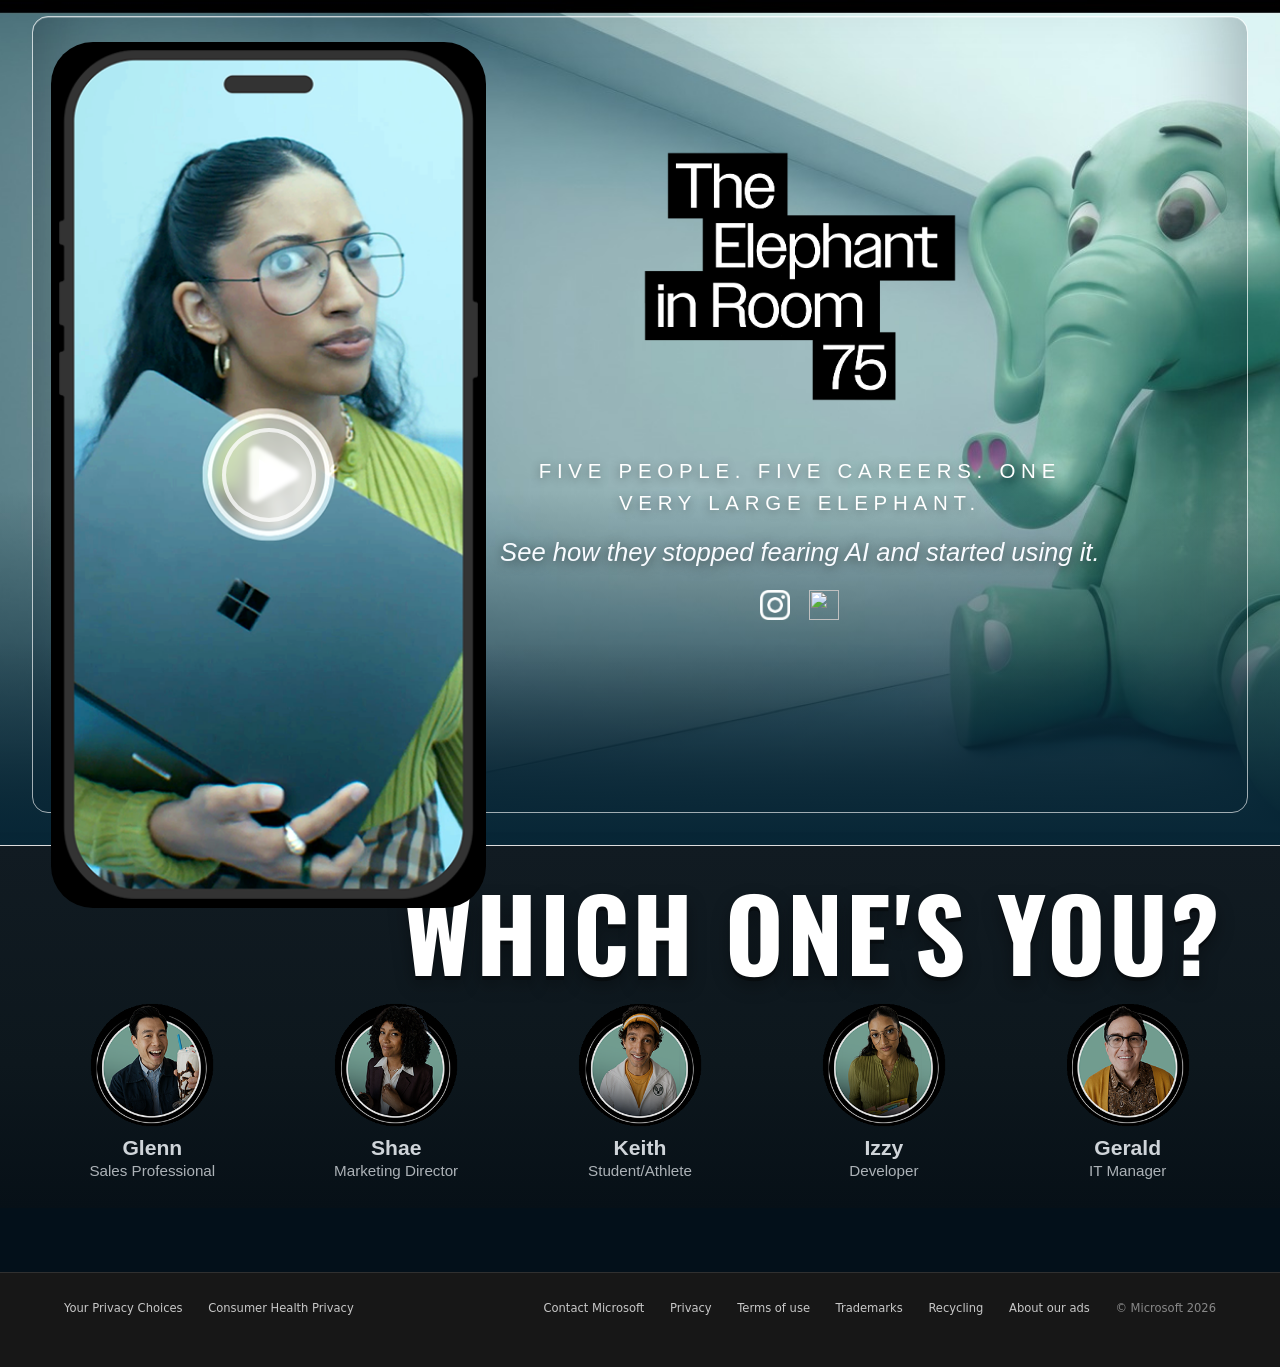
==== commit 4beddc01: "Update EITR review site assets and playlist links Co-authored-by: Copilot <223556219+Copilot@users.n" ====
--- a/index.html
+++ b/index.html
@@ -3,7 +3,7 @@
 <html lang="en">
 <head>
 	<meta charset="UTF-8" />
-	<link rel="icon" type="image/x-icon" href="favicon.ico" />
+	<link rel="icon" type="image/png" href="Images/eitr-favicon.png" />
 	<meta name="viewport" content="width=device-width, initial-scale=1.0" />
   <meta name="description" content="Elephant In The Room — A Microsoft AI Skills Navigator series. Five people. Five careers. One very large elephant." />
   <meta property="og:title" content="Elephant In The Room | AI Skills Navigator" />
@@ -140,11 +140,11 @@
 						watchLabel: "Watch Gerald's story now"
 					},
 					sectionTitle: "Work less. Azure more.",
-					sectionSubtitle: "Need help managing Azure spend? Use Copilot and agents to spend less time managing Azure and get Azure to manage itself.",
-					paths: [
-						{ title: "Managing Costs in Azure", description: "A few basic things to know before you use AI tools.", href: "https://aiskillsnavigator.microsoft.com/playlists/precreated/precreatedplaylist-0ef615fbd653fc0871395be14d9a111876b52ea174528f123cb557f4db8e7ca0?UTM_Source=AUD&UTM_Medium=Webpage&UTM_Campaign=EITREvetPage&UTM_Term=ITpro&UTM_Content=PL1", thumbnail: "Images/thumb-it-costs.png", imageAsset: "Thumbnail selected from folder" },
-						{ title: "Copilot in your cost management toolbox", description: "Gerald demonstrated how Copilot helped him discover efficiencies. Review some additional and more in depth examples.", href: "https://aiskillsnavigator.microsoft.com/playlists/precreated/precreatedplaylist-d5eaee65690b635da60defd7aa78b239586bb72dbe0be20b7545ac05dbb46e10?UTM_Source=AUD&UTM_Medium=Webpage&UTM_Campaign=EITREvetPage&UTM_Term=ITpro&UTM_Content=PL2", thumbnail: "Images/thumb-it-toolbox.png", imageAsset: "Thumbnail selected from folder" },
-						{ title: "Investigate agents for operations", description: "Whether you're planning, deploying, validating, or managing, agentic tools can add to your capabilities.", href: "https://aiskillsnavigator.microsoft.com/playlists/precreated/precreatedplaylist-bd617e6a478bdedefc9c211a995323be7718f1d8973f0cdfca260f39b5514582?UTM_Source=AUD&UTM_Medium=Webpage&UTM_Campaign=EITREvetPage&UTM_Term=ITpro&UTM_Content=PL3", thumbnail: "Images/thumb-it-agents.png", imageAsset: "Thumbnail selected from folder" }
+					sectionSubtitle: "Need help managing Azure spend? Use Copilot and agents to spend less time managing Azure and get Azure to manage itself",
+					paths: [
+						{ title: "Managing Costs in Azure", description: "A few basic things to know before you use AI tools.", href: "https://aiskillsnavigator.microsoft.com/playlists/precreated/precreatedplaylist-0ef615fbd653fc0871395be14d9a111876b52ea174528f123cb557f4db8e7ca0", thumbnail: "Images/thumb-it-costs.png", imageAsset: "Thumbnail selected from folder" },
+						{ title: "Copilot in your cost management toolbox", description: "Gerald demonstrated how Copilot helped him discover efficiencies. Review some additional and more in depth examples", href: "https://aiskillsnavigator.microsoft.com/playlists/precreated/precreatedplaylist-d5eaee65690b635da60defd7aa78b239586bb72dbe0be20b7545ac05dbb46e10", thumbnail: "Images/thumb-it-toolbox.png", imageAsset: "Thumbnail selected from folder" },
+						{ title: "Investigate agents for operations", description: "Azure Copilot and GitHub Copilot aren't your only available tools. Whether you're planning, deploying, validating, or managing, agentic tools can add to your capabilities.", href: "https://aiskillsnavigator.microsoft.com/playlists/precreated/precreatedplaylist-bd617e6a478bdedefc9c211a995323be7718f1d8973f0cdfca260f39b5514582", thumbnail: "Images/thumb-it-agents.png", imageAsset: "Thumbnail selected from folder" }
 					]
 				},
 				shae: {
@@ -154,12 +154,12 @@
 						body: "Shae, a marketing director at a cosmetics brand owned by a tween vlogger, must launch a new product while defending a shrinking marketing budget. Can AI strengthen her big idea without taking away what makes it hers?",
 						watchLabel: "Watch Shae's story now"
 					},
-					sectionTitle: "Lead Teams with Confident AI Decisions",
-					sectionSubtitle: "Explore AI use cases for marketing planning, content production, and campaign decision-making.",
-					paths: [
-						{ title: "Scale content production efficiently", description: "Repurpose long-form assets into slides, social copy, emails, and other campaign materials.", href: "learn-more.html", thumbnail: "Images/thumb-marketing-scale.png" },
-						{ title: "Improve decision-making with data", description: "Use AI to summarize top KPIs for messaging impact and turn campaign outcomes into clear recommendations.", href: "https://youtu.be/F7aKSXlI3Yw?si=aQP4oBSJtHovdENo", thumbnail: "https://i.ytimg.com/vi/F7aKSXlI3Yw/hqdefault.jpg", imageAsset: "https://youtu.be/F7aKSXlI3Yw?si=aQP4oBSJtHovdENo" },
-						{ title: "Create marketing copy aligned to brand voice", description: "Use Copilot to generate marketing copy that aligns to storybook voice, tone, and quality expectations.", href: "learn-more.html", thumbnail: "Images/thumb-marketing-copy.png" }
+					sectionTitle: "Pitch Smarter. Close Faster.",
+					sectionSubtitle: "Big meeting, not enough time? Use Copilot to organize your numbers, build a pitch that lands, and walk in ready.",
+					paths: [
+						{ title: "Copilot in Excel for Sales Prep", description: "Beginner-friendly Excel foundations with light Copilot guidance to clean data, build tables/lookups, and summarize sales quickly.", href: "https://aiskillsnavigator.microsoft.com/playlists/efa975b4-f9f5-4aac-b190-23d4dd3eeb30?conversationId=sp-conv-ea87ba4f-0aed-4a1a-af54-86db4d1ecdd0", thumbnail: "Images/thumb-marketing-scale.png", imageAsset: "Thumbnail selected from folder" },
+						{ title: "Build a Winning Pitch Deck with Copilot", description: "Turn scattered ideas into a polished, persuasive deck — less time formatting, more time selling.", href: "https://aiskillsnavigator.microsoft.com/playlists/5f9c6c39-484c-4993-8144-03d9d2d5dd35?conversationId=sp-conv-8bf40d66-6519-4219-ae33-74e28497da43", thumbnail: "Images/thumb-marketing-copy.png", imageAsset: "Thumbnail selected from folder" },
+						{ title: "Launch Faster with Copilot", description: "Launching on a tight timeline? See how Copilot speeds up the move from concept to campaign-ready content.", href: "https://aiskillsnavigator.microsoft.com/playlists/caeb6afa-cfd0-475f-a04d-0e0d48f9face?conversationId=sp-conv-fb88701d-c8b5-45c6-bcc3-3f2d0413d6e5", thumbnail: "Images/thumb-marketing-scale.png", imageAsset: "Thumbnail selected from folder" }
 					]
 				},
 				keith: {
@@ -172,9 +172,8 @@
 					sectionTitle: "Skills for Your Next Big Move",
 					sectionSubtitle: "Learn practical skills for school, work, and everything in between.",
 					paths: [
-						{ title: "Starting with AI the Basics", description: "Learn practical skills for school, work, and everything in between.", href: "https://aiskillsnavigator.microsoft.com/playlists/precreated/precreatedplaylist-7256d1f6e562537b830906cd28454732a31c2f4a45c4eca8f0b16bf8d51701ff", thumbnail: "Images/thumb-student-basics.png", imageAsset: "Thumbnail selected from folder" },
-						{ title: "Starting Your Job Search", description: "From applying to interviewing to the offer.", href: "https://aiskillsnavigator.microsoft.com/playlists/precreated/precreatedplaylist-b673c2f2b566efcdea40753130645b0c2b9de64c810a065e49078caf44daeed7", thumbnail: "Images/thumb-student-job-search.png", imageAsset: "Thumbnail selected from folder" },
-						{ title: "Build your career decision roadmap", description: "Compare paths, plan next steps, and prepare for a future beyond tennis.", href: "https://learn.microsoft.com/en-us/microsoft-365/copilot/extensibility/agent-template-career-coach", thumbnail: "Images/thumb-student-roadmap.png" }
+						{ title: "Starting with AI the Basics", description: "From applying to interviewing to the offer.", href: "https://aiskillsnavigator.microsoft.com/playlists/precreated/precreatedplaylist-7256d1f6e562537b830906cd28454732a31c2f4a45c4eca8f0b16bf8d51701ff", thumbnail: "Images/thumb-student-basics.png", imageAsset: "Thumbnail selected from folder" },
+						{ title: "Starting Your Job Search", description: "From applying to interviewing to the offer.", href: "https://aiskillsnavigator.microsoft.com/playlists/precreated/precreatedplaylist-b673c2f2b566efcdea40753130645b0c2b9de64c810a065e49078caf44daeed7", thumbnail: "Images/thumb-student-job-search.png", imageAsset: "Thumbnail selected from folder" }
 					]
 				},
 				izzy: {
@@ -187,9 +186,9 @@
 					sectionTitle: "Accelerate development with GitHub AI",
 					sectionSubtitle: "Learn to use GitHub Copilot and agentic AI tools to write, review, and deliver software faster while maintaining quality and control.",
 					paths: [
-						{ title: "Accelerate Code Reviews with GitHub Copilot", description: "Learn how to use GitHub Copilot to streamline pull request reviews, identify bugs earlier, and improve code quality.", href: "https://aiskillsnavigator.microsoft.com/playlists/precreated/precreatedplaylist-1d5028bfdabc12dedcc0e9935fca5f0b1935e2b7222e89c22d5cedd2cbd52aa9?UTM_Source=AUD&UTM_Medium=Webpage&UTM_Campaign=EITREvetPage&UTM_Term=Developer&UTM_Content=PL1", thumbnail: "Images/thumb-dev-code-reviews.png", imageAsset: "https://aiskillsnavigator.microsoft.com/player?playlistId=7eceda23-7def-4e8e-b5a2-a57bb9a2212f&catalogId=video-95b11cc074e8761d71ad740b9a97a4be76c4be876259df33adecdd4d90673e2d" },
-						{ title: "Use AI-assisted coding with GitHub Copilot", description: "Use GitHub Copilot to write, review, and understand code faster. Learn the basics, apply it to real tasks, and improve code quality.", href: "https://aiskillsnavigator.microsoft.com/playlists/precreated/precreatedplaylist-203a497597c0f9a90f9c39aed6d16817763da05eb82173161461fe67a372d80a?UTM_Source=AUD&UTM_Medium=Webpage&UTM_Campaign=EITREvetPage&UTM_Term=Developer&UTM_Content=PL2", thumbnail: "Images/thumb-dev-ai-coding.png", imageAsset: "https://aiskillsnavigator.microsoft.com/player?playlistId=8c6a7a23-eea8-443d-8a1c-546af6bff376&catalogId=video-f9ff5275e9c50b00648bded2430d1c4660152a4382e8eb8d12031c0d8b6e5b27" },
-						{ title: "Develop agentic AI systems with GitHub", description: "Learn how GitHub is evolving the SDLC with agentic systems and AI agents that automate workflows within human-defined guardrails.", href: "https://aiskillsnavigator.microsoft.com/playlists/precreated/precreatedplaylist-c6b94c46f109a3eba698fbd71a1620a5f5e90085e75a9a48ab2033dd13ebaed6?UTM_Source=AUD&UTM_Medium=Webpage&UTM_Campaign=EITREvetPage&UTM_Term=Developer&UTM_Content=PL3", thumbnail: "https://i.ytimg.com/vi/XisVQoz5grw/hqdefault.jpg", imageAsset: "https://www.youtube.com/watch?v=XisVQoz5grw" }
+						{ title: "Accelerate Code Reviews with GitHub Copilot", description: "Learn how to use GitHub Copilot to streamline pull request reviews, identify bugs earlier, and improve code quality.", href: "https://aiskillsnavigator.microsoft.com/playlists/precreated/precreatedplaylist-1d5028bfdabc12dedcc0e9935fca5f0b1935e2b7222e89c22d5cedd2cbd52aa9", thumbnail: "Images/thumb-dev-code-reviews.png", imageAsset: "https://aiskillsnavigator.microsoft.com/player?playlistId=7eceda23-7def-4e8e-b5a2-a57bb9a2212f&catalogId=video-95b11cc074e8761d71ad740b9a97a4be76c4be876259df33adecdd4d90673e2d" },
+						{ title: "Use AI-assisted coding with GitHub Copilot", description: "Use GitHub Copilot to write, review, and understand code faster. Learn the basics, apply it to real tasks, and improve code quality.", href: "https://aiskillsnavigator.microsoft.com/playlists/precreated/precreatedplaylist-203a497597c0f9a90f9c39aed6d16817763da05eb82173161461fe67a372d80a", thumbnail: "Images/thumb-dev-ai-coding.png", imageAsset: "https://aiskillsnavigator.microsoft.com/player?playlistId=8c6a7a23-eea8-443d-8a1c-546af6bff376&catalogId=video-f9ff5275e9c50b00648bded2430d1c4660152a4382e8eb8d12031c0d8b6e5b27" },
+						{ title: "Develop agentic AI systems with GitHub", description: "Learn how GitHub is evolving the SDLC with agentic systems and AI agents that automate workflows within human-defined guardrails.", href: "https://aiskillsnavigator.microsoft.com/playlists/precreated/precreatedplaylist-c6b94c46f109a3eba698fbd71a1620a5f5e90085e75a9a48ab2033dd13ebaed6", thumbnail: "https://i.ytimg.com/vi/XisVQoz5grw/hqdefault.jpg", imageAsset: "https://www.youtube.com/watch?v=XisVQoz5grw" }
 					]
 				},
 				glenn: {
@@ -199,12 +198,12 @@
 						body: "Glenn, an accountant at a paint company, has a shot at landing Frosty Boy, a beloved ice cream-and-burger chain, but time is running out to build the pitch. Can he use AI to paint a winning picture, or will things get messy?",
 						watchLabel: "Watch Glenn's story now"
 					},
-					sectionTitle: "Sell Smarter with AI",
-					sectionSubtitle: "Use AI to personalize outreach, prepare for sales meetings, and turn pipeline data into action.",
-					paths: [
-						{ title: "Personalize customer interactions and recommendations", description: "Generate messaging variants and personalize outreach using deal or account history.", href: "https://youtu.be/Ak0QWdAskjo?si=XNwsrlKquDRGhOfQ", thumbnail: "https://i.ytimg.com/vi/Ak0QWdAskjo/hqdefault.jpg", imageAsset: "https://youtu.be/Ak0QWdAskjo?si=XNwsrlKquDRGhOfQ" },
-						{ title: "Improve sales productivity", description: "Use AI to prepare for meetings, summarize calls, and draft follow-up communications.", href: "https://youtu.be/5yXjktPaYZQ", thumbnail: "https://i.ytimg.com/vi/5yXjktPaYZQ/hqdefault.jpg", imageAsset: "https://youtu.be/5yXjktPaYZQ" },
-						{ title: "Forecast sales trends and revenue outcomes", description: "Build a trend chart comparing monthly performance to quota and turn pipeline data into action.", href: "https://youtu.be/vCCAcuojZTM?si=OuHUPslowI5W_mnD", thumbnail: "https://i.ytimg.com/vi/vCCAcuojZTM/hqdefault.jpg", imageAsset: "https://youtu.be/vCCAcuojZTM?si=OuHUPslowI5W_mnD" }
+					sectionTitle: "Make Your Case with Copilot",
+					sectionSubtitle: "Tight budget, big expectations. See how Copilot helps you build the case you need to defend your budget and prove results.",
+					paths: [
+						{ title: "Make Your Case with Copilot", description: "Turn your budget numbers and priorities into a clear, compelling case the board will actually buy into.", href: "https://aiskillsnavigator.microsoft.com/playlists/da1a49d6-a08a-46cc-a674-1a7f407792e3?conversationId=sp-conv-11a449a8-6ebb-48a7-a583-39a22f108c03", thumbnail: "Images/thumb-sales-productivity.png", imageAsset: "Thumbnail selected from folder" },
+						{ title: "Analyze Campaign Performance with Copilot", description: "Show exactly what's working — Copilot helps turn campaign data into the proof points you need to defend your budget.", href: "https://aiskillsnavigator.microsoft.com/playlists/ba653a65-3cac-4df4-b503-cc6a4ce90d8f?conversationId=sp-conv-e3a1924c-5fe1-4d2b-a822-ad99c48bba65", thumbnail: "Images/thumb-sales-forecast.png", imageAsset: "Thumbnail selected from folder" },
+						{ title: "Know Your Client with Copilot", description: "Know your client before you walk in the room. Copilot helps you pull together key background and talking points in minutes.", href: "https://aiskillsnavigator.microsoft.com/playlists/9cc4adc8-577e-4ba8-88a5-e550a182f383?conversationId=sp-conv-e4c81732-b355-457b-9366-99ee10dcd42a", thumbnail: "Images/thumb-sales-personalize.png", imageAsset: "Thumbnail selected from folder" }
 					]
 				}
 			};
--- a/styles.css
+++ b/styles.css
@@ -1,4 +1,6 @@
 /* Copyright (c) Microsoft Corporation. Licensed under the MIT License. */
+@import url("https://fonts.googleapis.com/css2?family=Oswald:wght@700&display=swap");
+
 :root {
   color-scheme: light;
   --hero-bg-focus-x: 50%;
@@ -439,6 +441,10 @@
   line-height: 0.88;
 }
 
+.characters > .section-title {
+  font-family: "Oswald", Impact, Haettenschweiler, "Arial Narrow Bold", sans-serif;
+}
+
 .character-row {
   display: grid;
   grid-template-columns: repeat(5, minmax(120px, 1fr));
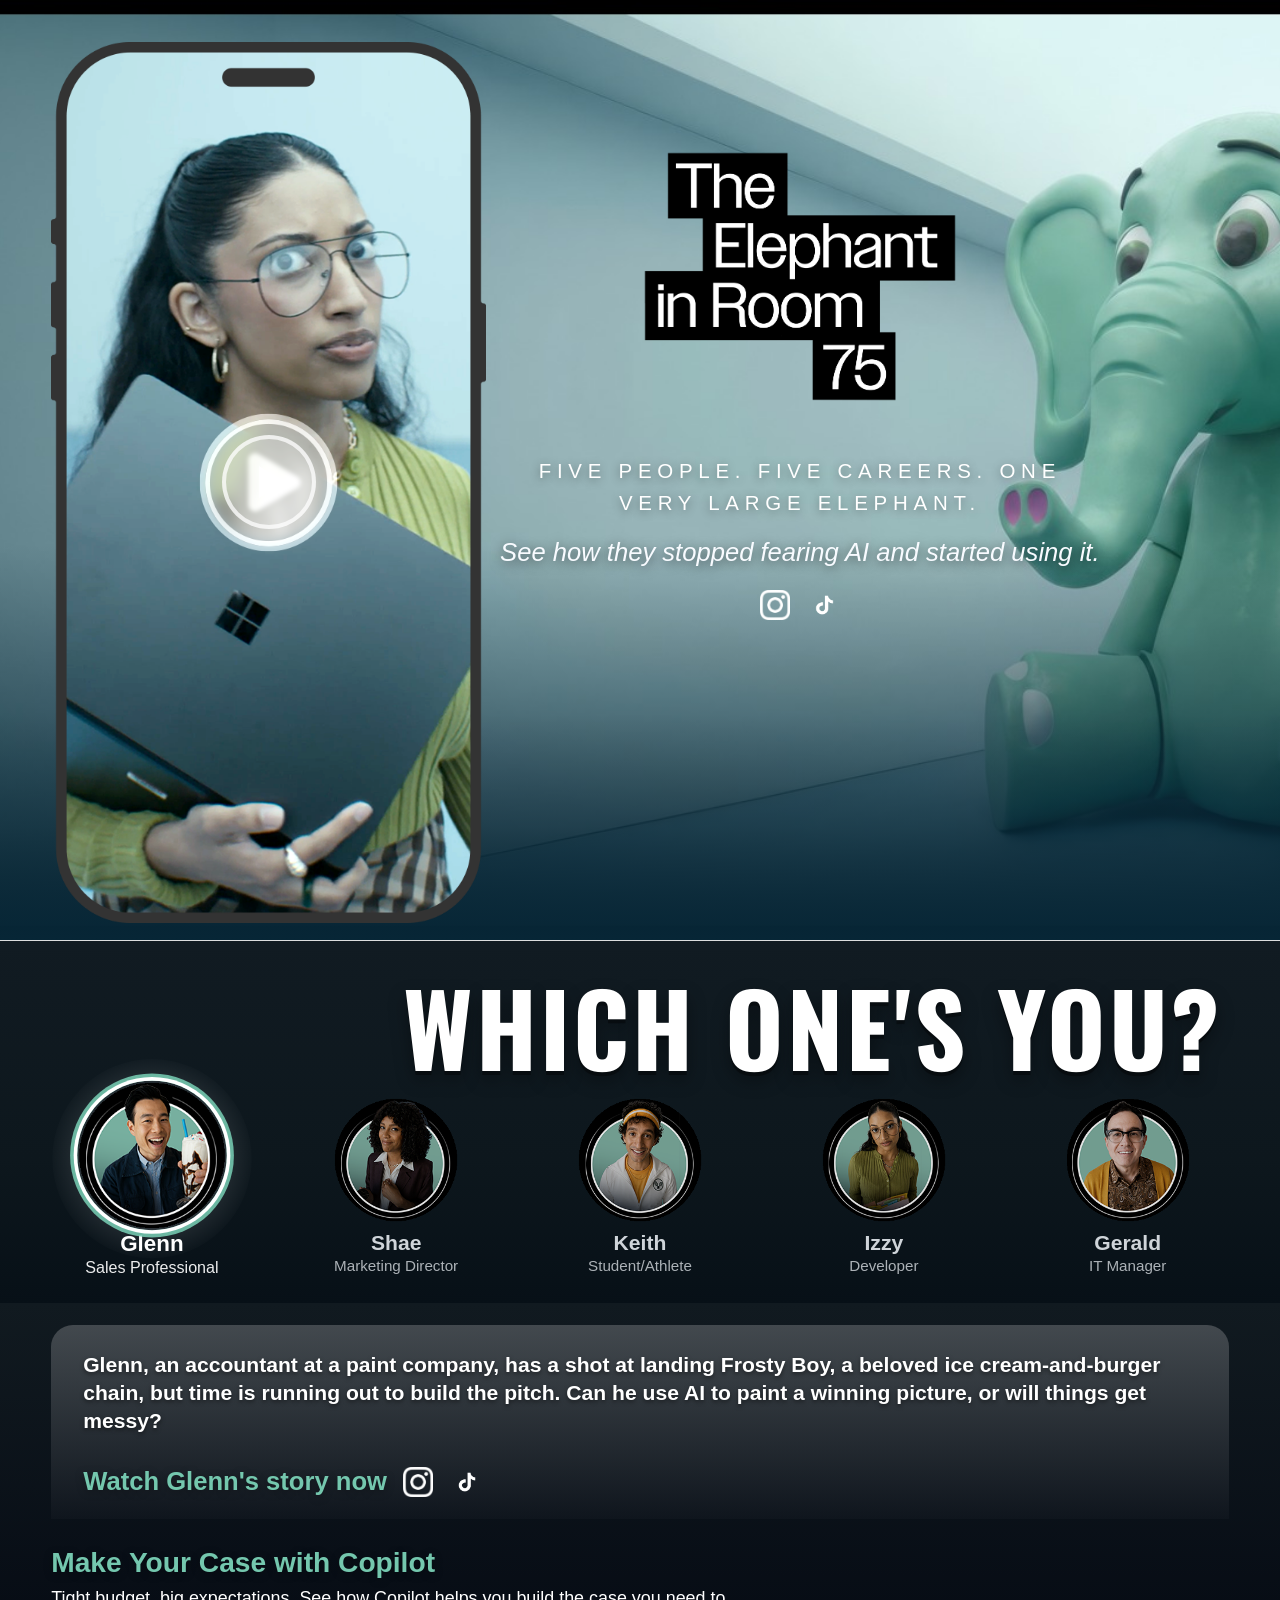
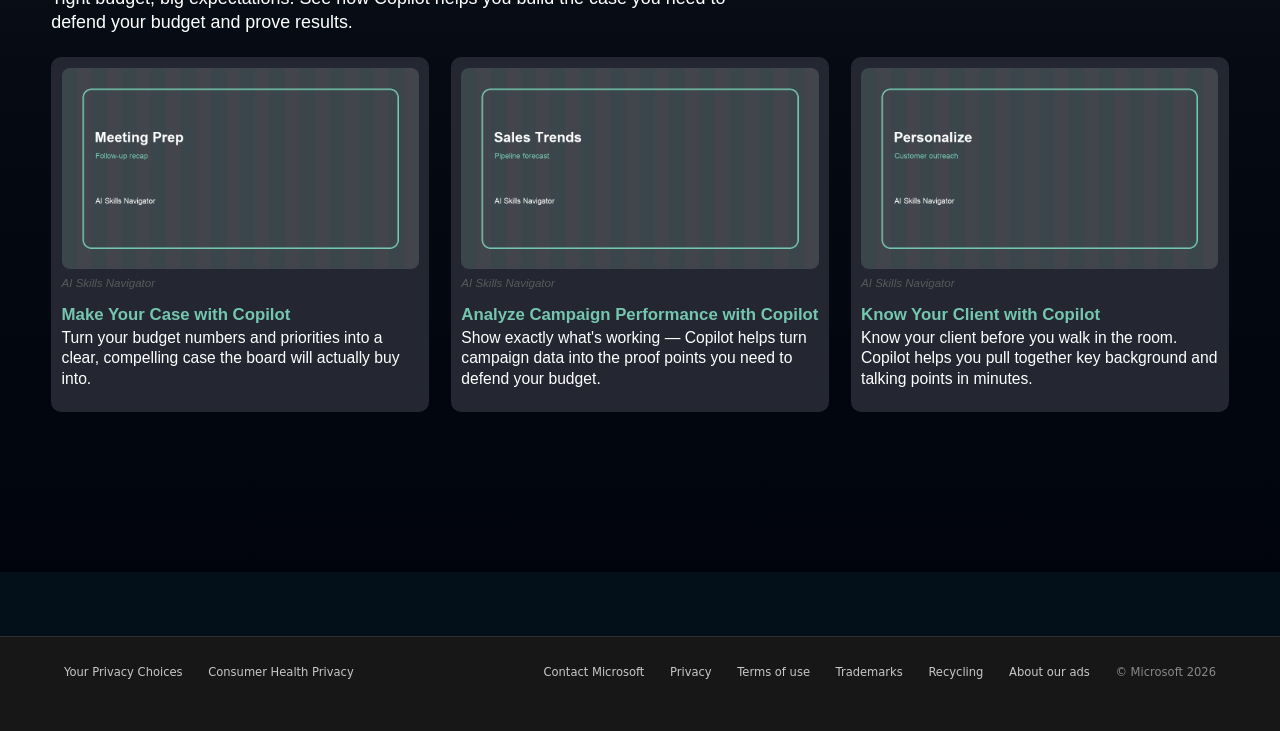
==== commit 3818cccc: "Refine EITR review hero and default persona Co-authored-by: Copilot <223556219+Copilot@users.noreply" ====
--- a/index.html
+++ b/index.html
@@ -56,6 +56,7 @@
 			<div class="hero-pane-strip" aria-hidden="true"></div>
 			<div class="phone-stage">
 				<div class="phone" aria-label="Video preview in phone frame">
+					<img class="phone-art" src="Images/v3-phone-isolated.png" alt="" aria-hidden="true" />
 					<div class="notch"></div>
 					<div class="person-placeholder">Video hero placeholder</div>
 					<div class="play-btn" role="button" aria-label="Play video"></div>
@@ -341,9 +342,7 @@
 			});
 
 			const requestedPersona = window.location.hash.replace("#", "");
-			if (personas[requestedPersona]) {
-				setActivePersona(requestedPersona);
-			}
+			setActivePersona(personas[requestedPersona] ? requestedPersona : "glenn");
 		})();
 	</script>
   <footer class="ms-footer" role="contentinfo" aria-label="Microsoft footer">
--- a/styles.css
+++ b/styles.css
@@ -205,6 +205,7 @@
 }
 
 .hero-browser-layer {
+  display: none;
   position: absolute;
   left: 2rem;
   right: 2rem;
@@ -225,7 +226,7 @@
 }
 
 .hero::after {
-  content: "";
+  content: none;
   position: absolute;
   left: 2rem;
   right: 2rem;
@@ -267,18 +268,25 @@
 
 .phone {
   width: clamp(330px, 34vw, 445px);
-  aspect-ratio: 424 / 844;
-  border-radius: 42px;
+  aspect-ratio: 575 / 1165;
+  border-radius: 0;
   border: 0;
-  background-image: url("Images/v2-phone.png");
-  background-size: contain;
-  background-position: center;
-  background-repeat: no-repeat;
+  outline: 0;
+  background: transparent;
   position: relative;
   transform: translateY(0);
   overflow: visible;
   box-shadow: none;
   z-index: 2;
+}
+
+.phone-art {
+  display: block;
+  width: 100%;
+  height: auto;
+  border: 0;
+  outline: 0;
+  box-shadow: none;
 }
 
 .notch {
@@ -594,7 +602,7 @@
 }
 
 .content::before {
-  content: "";
+  content: none;
   position: absolute;
   left: 1.55rem;
   right: 1.55rem;
@@ -778,6 +786,12 @@
   color: #ffffff;
   line-height: 1.3;
   font-size: 0.98rem;
+}
+
+@media (min-width: 1081px) {
+  .hero {
+    min-height: 940px;
+  }
 }
 
 @media (max-width: 1080px) {
@@ -1106,7 +1120,7 @@
 
   .phone {
     width: min(220px, 64vw);
-    border-width: 5px;
+    border-width: 0;
   }
 
   .hero-copy {
